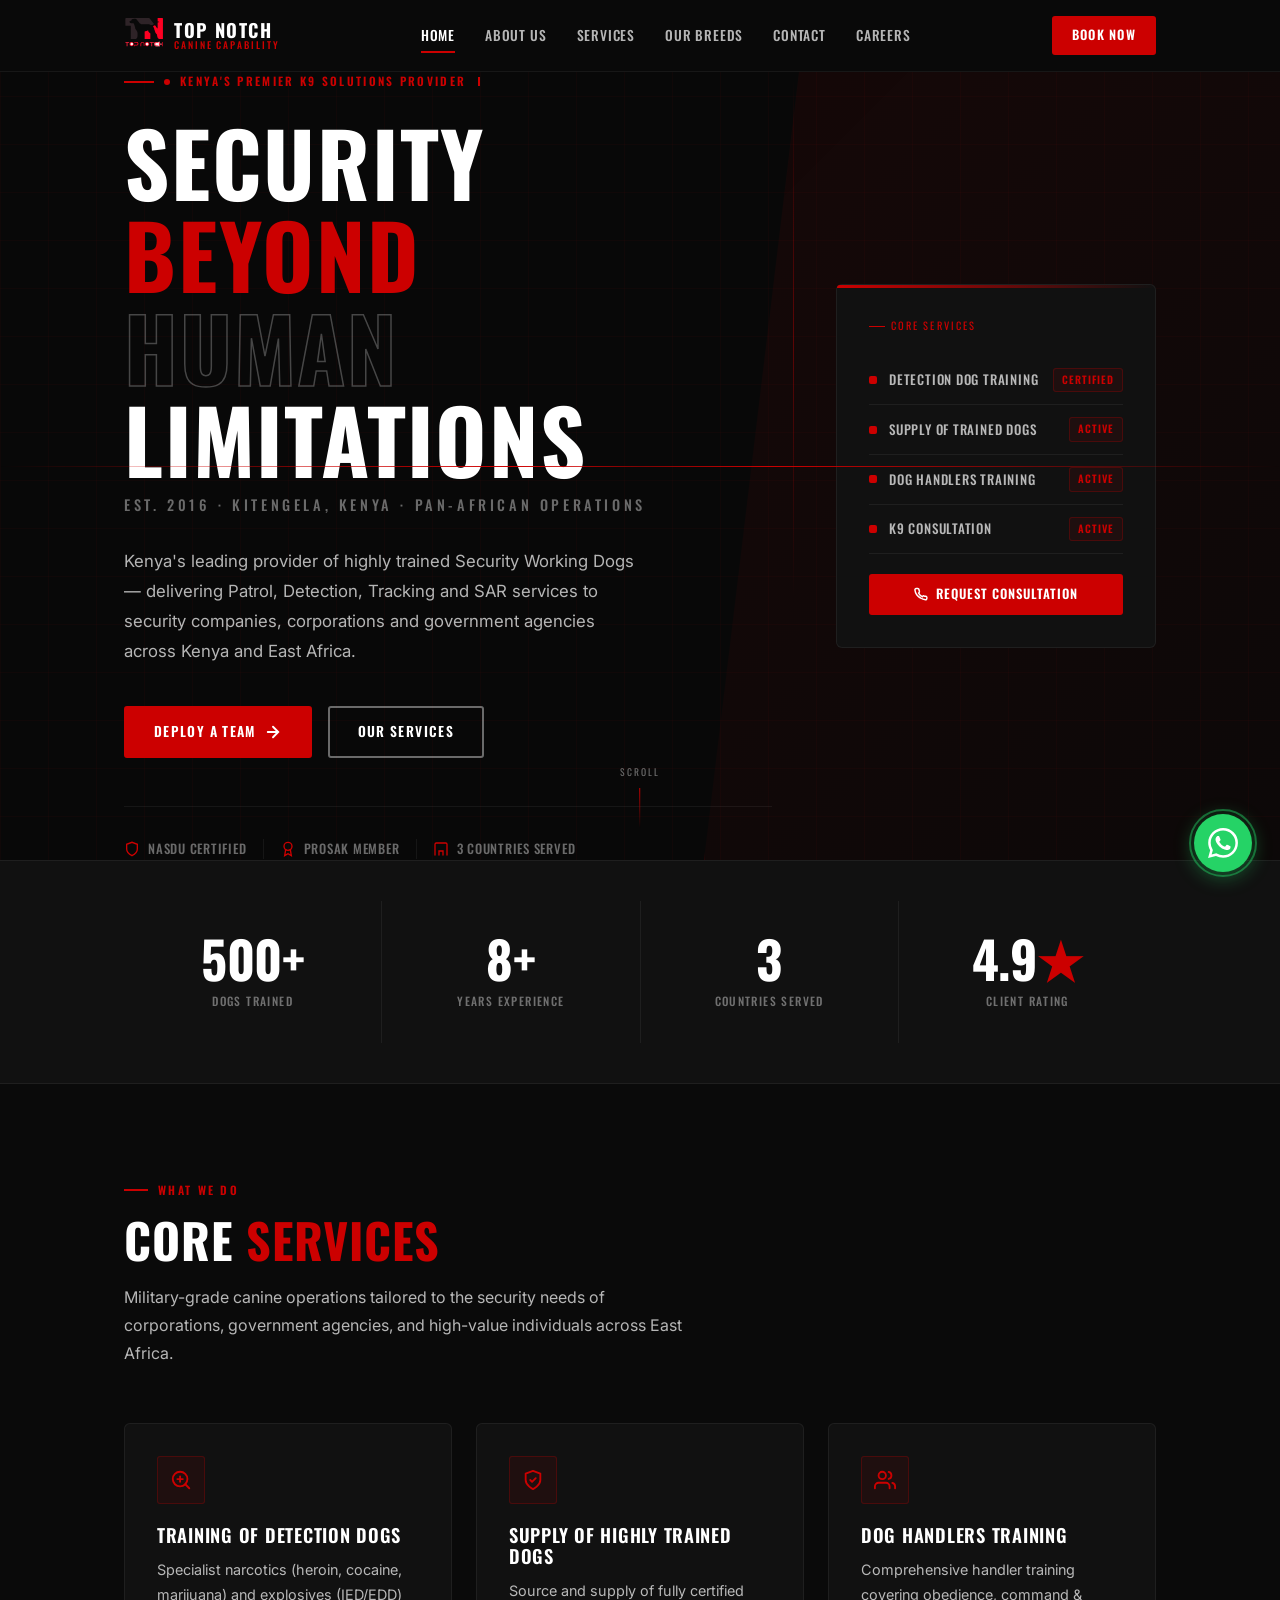
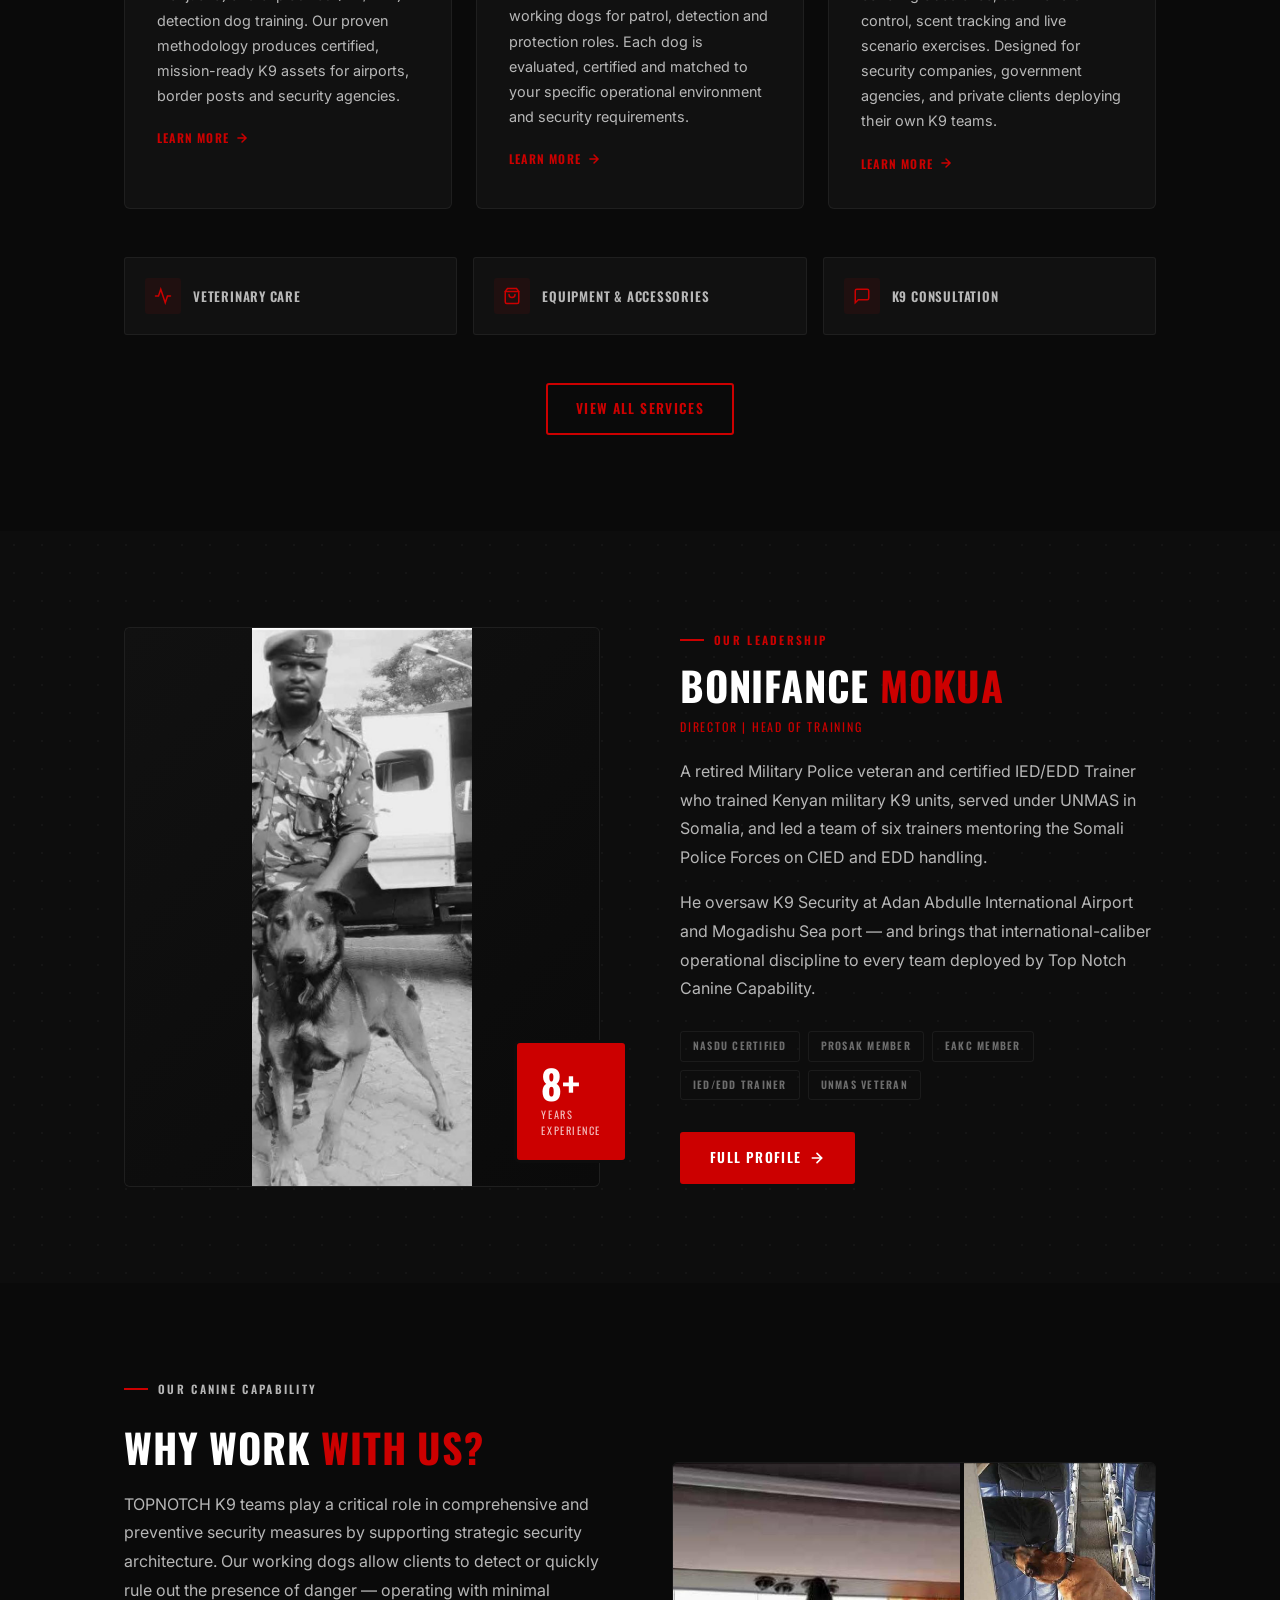
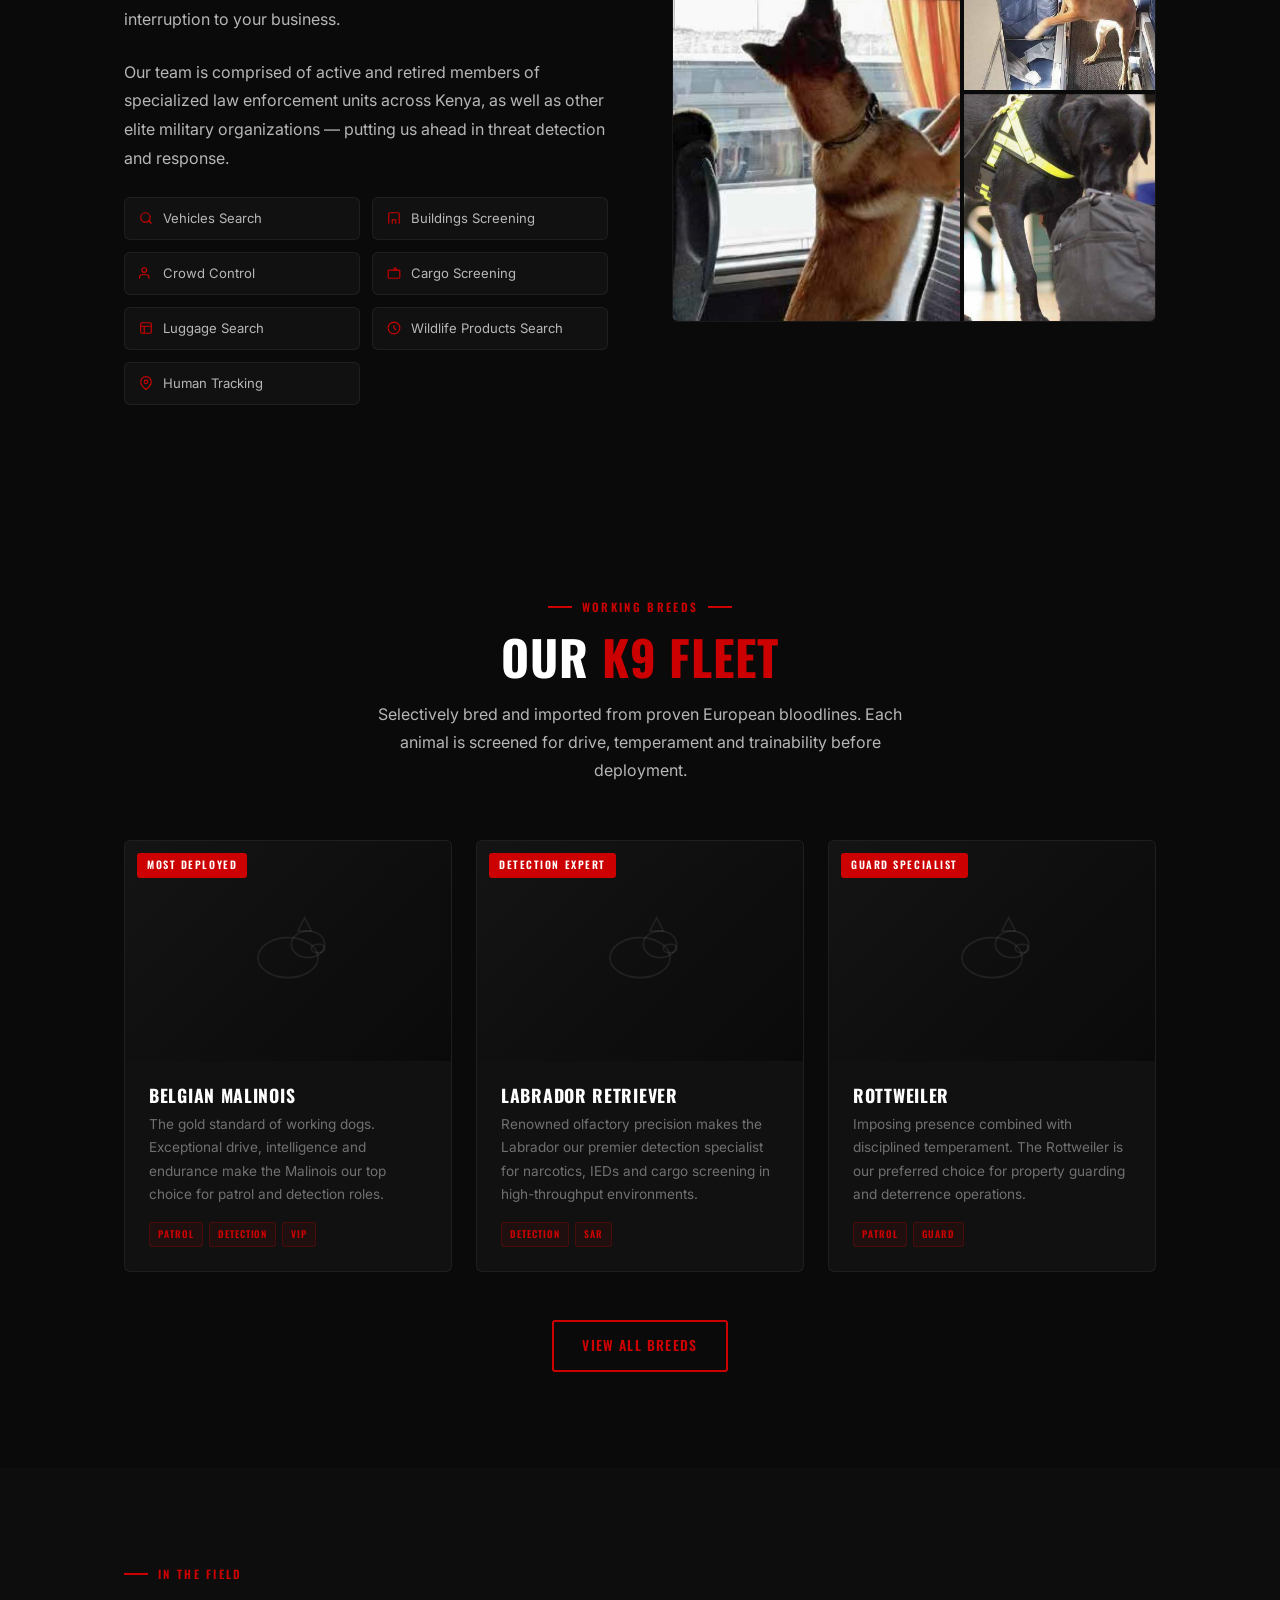
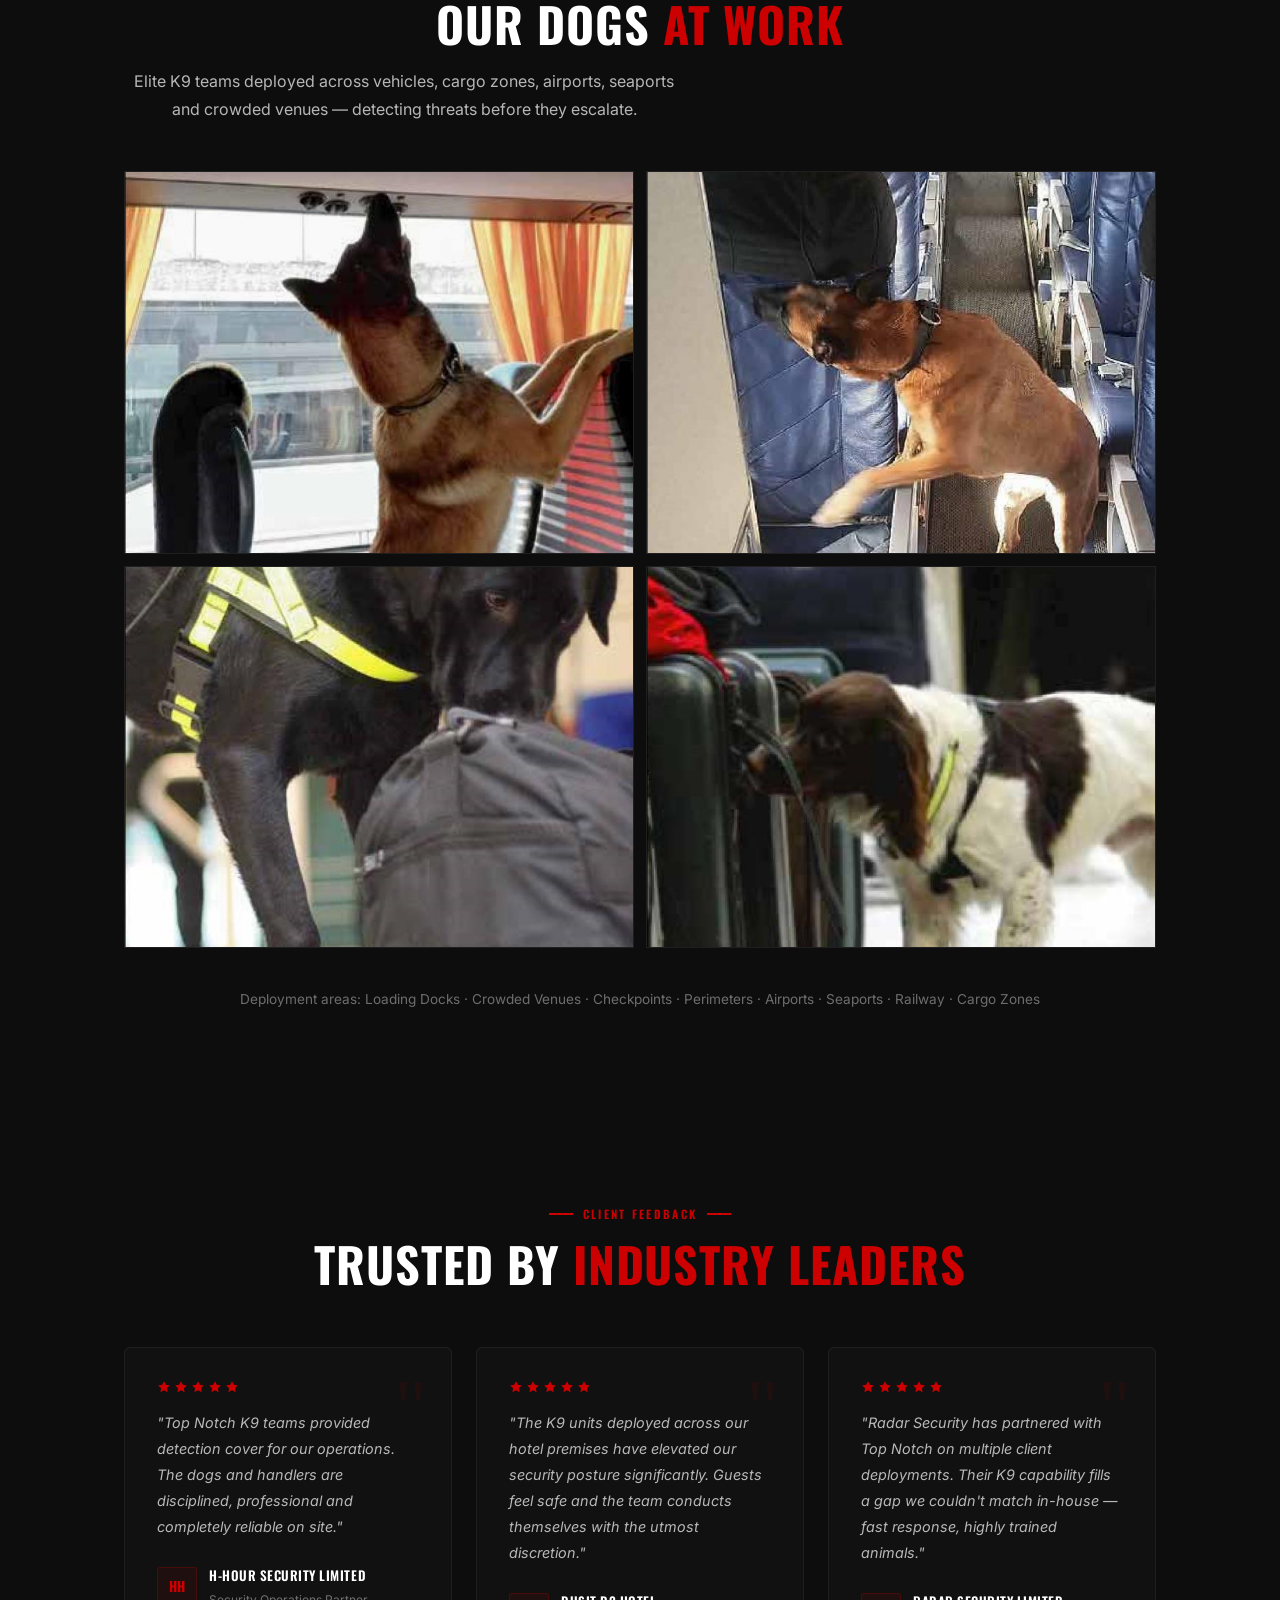
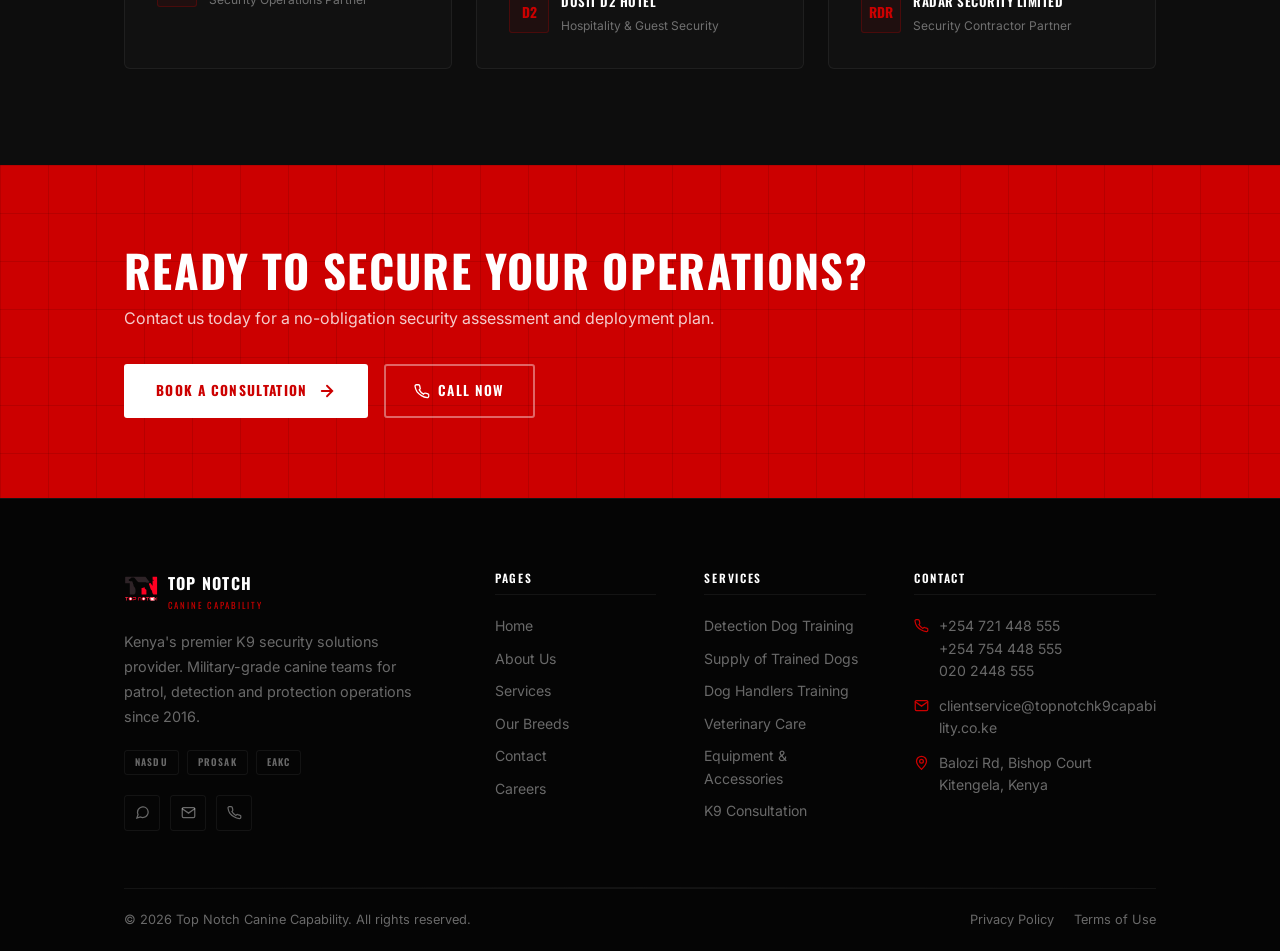
==== index.html @ e628bac2 "Fix all prioritised review issues CRITICAL: - Contact form: replace fake handler with real Web3Forms" ====
<!DOCTYPE html>
<html lang="en">
<head>
  <meta charset="UTF-8"/>
  <meta name="viewport" content="width=device-width, initial-scale=1.0"/>
  <meta name="description" content="Top Notch Canine Capability — Kenya's premier K9 security solutions provider. Elite patrol, detection, VIP protection & canine training. Security Beyond Human Limitations."/>
  <meta name="keywords" content="dog training Nairobi, K9 security Kenya, guard dogs Kenya, detection dogs Kenya, dog handler training Kenya, K9 security Nairobi, sniffer dogs Kenya, personal protection dogs Nairobi"/>
  <meta name="robots" content="index, follow"/>
  <meta name="author" content="Top Notch Canine Capability"/>
  <!-- Open Graph -->
  <meta property="og:type" content="website"/>
  <meta property="og:title" content="Top Notch Canine Capability | K9 Security Solutions Kenya"/>
  <meta property="og:description" content="Kenya's premier K9 security solutions provider. Elite patrol, detection, VIP protection & canine training. NASDU Certified. Serving Kenya and East Africa since 2016."/>
  <meta property="og:url" content="https://topnotchk9capability.co.ke/"/>
  <meta property="og:image" content="https://topnotchk9capability.co.ke/images/logo.svg"/>
  <meta property="og:site_name" content="Top Notch Canine Capability"/>
  <meta property="og:locale" content="en_KE"/>
  <link rel="canonical" href="https://topnotchk9capability.co.ke/"/>
  <!-- Twitter Card -->
  <meta name="twitter:card" content="summary_large_image"/>
  <meta name="twitter:title" content="Top Notch Canine Capability | K9 Security Solutions Kenya"/>
  <meta name="twitter:description" content="Kenya's premier K9 security solutions provider. Elite patrol, detection, VIP protection & canine training. NASDU Certified."/>
  <title>Top Notch Canine Capability | K9 Security Solutions Kenya</title>
  <!-- Schema.org Structured Data -->
  <script type="application/ld+json">
  {
    "@context": "https://schema.org",
    "@type": "LocalBusiness",
    "name": "Top Notch Canine Capability",
    "description": "Kenya's premier K9 security solutions provider. Elite patrol, detection, VIP protection and canine training.",
    "url": "https://topnotchk9capability.co.ke",
    "telephone": ["+254721448555", "+254754448555"],
    "email": "clientservice@topnotchk9capability.co.ke",
    "address": {
      "@type": "PostalAddress",
      "streetAddress": "Balozi Road, Bishop Court",
      "addressLocality": "Kitengela",
      "addressCountry": "KE"
    },
    "geo": {
      "@type": "GeoCoordinates",
      "latitude": "-1.4741",
      "longitude": "36.9612"
    },
    "openingHours": "Mo-Su 06:00-20:00",
    "priceRange": "KSh",
    "sameAs": ["https://wa.me/254721448555"],
    "foundingDate": "2016",
    "areaServed": ["Kenya", "Uganda", "Tanzania"],
    "aggregateRating": {
      "@type": "AggregateRating",
      "ratingValue": "4.9",
      "reviewCount": "47"
    }
  }
  </script>
  <link rel="stylesheet" href="css/style.css"/>
  <style>
    /* ── Page-specific: Home ─────────────────── */

    /* Hero */
    #hero {
      min-height: 88vh;
      max-height: 860px;
      padding-top: var(--nav-h);
      display: flex;
      align-items: center;
      background: var(--bg-section);
      position: relative;
      overflow: hidden;
    }
    #hero .tac-grid {
      position: absolute; inset: 0;
      pointer-events: none;
    }
    .hero-red-slash {
      position: absolute;
      top: 0; right: 0;
      width: 45%;
      height: 100%;
      clip-path: polygon(18% 0, 100% 0, 100% 100%, 0% 100%);
      background: linear-gradient(135deg, rgba(204,0,0,0.07) 0%, rgba(204,0,0,0.02) 100%);
      border-left: 1px solid rgba(204,0,0,0.12);
      pointer-events: none;
    }
    .hero-vertical-line {
      position: absolute;
      top: 80px; right: 38%;
      width: 1px; height: 60%;
      background: linear-gradient(to bottom, transparent, rgba(204,0,0,0.4), transparent);
      pointer-events: none;
    }
    .hero-content { position: relative; z-index: 2; padding: 80px 0; }
    .hero-eyebrow {
      display: flex; align-items: center; gap: 10px;
      font-family: var(--font-heading);
      font-size: 0.72rem; font-weight: 600; letter-spacing: 0.2em;
      text-transform: uppercase; color: var(--red);
      margin-bottom: 24px;
    }
    .hero-eyebrow span { display: block; width: 30px; height: 2px; background: var(--red); }
    .hero-eyebrow .dot { width: 6px; height: 6px; border-radius: 50%; background: var(--red); animation: pulse-dot 2s infinite; flex-shrink: 0; }
    @keyframes pulse-dot {
      0%, 100% { box-shadow: 0 0 0 0 rgba(204,0,0,0.6); }
      50% { box-shadow: 0 0 0 8px rgba(204,0,0,0); }
    }
    .hero-title {
      font-family: var(--font-heading);
      font-size: clamp(3rem, 7vw, 5.5rem);
      font-weight: 700;
      line-height: 1.05;
      letter-spacing: 0.02em;
      text-transform: uppercase;
      color: var(--white);
      margin-bottom: 8px;
    }
    .hero-title .red { color: var(--red); }
    .hero-title .outline {
      -webkit-text-stroke: 1.5px rgba(255,255,255,0.25);
      color: transparent;
    }
    .hero-tagline {
      font-family: var(--font-heading);
      font-size: clamp(0.75rem, 1.5vw, 0.9rem);
      font-weight: 500;
      letter-spacing: 0.25em;
      text-transform: uppercase;
      color: var(--white-40);
      margin-bottom: 28px;
    }
    .hero-desc {
      max-width: 520px;
      font-size: 1.05rem;
      color: var(--white-70);
      line-height: 1.8;
      margin-bottom: 40px;
    }
    .hero-actions { display: flex; align-items: center; gap: 16px; flex-wrap: wrap; }
    .hero-trust {
      display: flex; align-items: center; gap: 16px;
      margin-top: 48px;
      padding-top: 32px;
      border-top: 1px solid var(--white-10);
      flex-wrap: wrap;
    }
    .hero-trust-item {
      display: flex; align-items: center; gap: 8px;
      font-size: 0.8rem; font-weight: 500; color: var(--white-40);
      font-family: var(--font-heading); letter-spacing: 0.06em; text-transform: uppercase;
    }
    .hero-trust-item svg { width: 16px; height: 16px; stroke: var(--red); flex-shrink: 0; }
    .hero-trust-sep { width: 1px; height: 20px; background: var(--white-10); }

    /* Cert badges (hero right panel) */
    .hero-right { position: relative; z-index: 2; display: flex; align-items: center; justify-content: flex-end; }
    .hero-panel {
      background: var(--bg-card);
      border: 1px solid var(--white-10);
      border-radius: var(--radius-md);
      padding: 32px;
      width: 320px;
      position: relative;
    }
    .hero-panel::before {
      content: '';
      position: absolute;
      top: 0; left: 0;
      width: 100%; height: 3px;
      background: linear-gradient(90deg, var(--red), transparent);
      border-radius: var(--radius-md) var(--radius-md) 0 0;
    }
    .hero-panel-label {
      font-family: var(--font-heading);
      font-size: 0.65rem; letter-spacing: 0.2em; text-transform: uppercase;
      color: var(--red); margin-bottom: 20px;
      display: flex; align-items: center; gap: 6px;
    }
    .hero-panel-label::before { content: ''; width: 16px; height: 1px; background: var(--red); display: block; }
    .hero-service-item {
      display: flex; align-items: center; gap: 12px;
      padding: 12px 0;
      border-bottom: 1px solid var(--white-10);
    }
    .hero-service-item:last-child { border-bottom: none; padding-bottom: 0; }
    .hero-service-dot { width: 8px; height: 8px; background: var(--red); border-radius: 2px; flex-shrink: 0; }
    .hero-service-name {
      font-family: var(--font-heading);
      font-size: 0.82rem; font-weight: 500; letter-spacing: 0.06em;
      text-transform: uppercase; color: var(--white-70);
    }
    .hero-service-badge {
      margin-left: auto;
      font-size: 0.65rem; font-weight: 600; letter-spacing: 0.1em;
      padding: 3px 8px;
      border-radius: var(--radius);
      background: var(--red-subtle); border: 1px solid var(--red-border);
      color: var(--red); font-family: var(--font-heading); text-transform: uppercase;
    }
    .hero-cta-mini {
      margin-top: 20px;
      display: flex; align-items: center; gap: 8px;
      font-family: var(--font-heading);
      font-size: 0.8rem; font-weight: 600; letter-spacing: 0.08em; text-transform: uppercase;
      color: var(--white);
      background: var(--red);
      border-radius: var(--radius);
      padding: 10px 16px;
      width: 100%; justify-content: center;
      transition: background var(--transition), box-shadow var(--transition);
      cursor: pointer; text-decoration: none;
    }
    .hero-cta-mini:hover { background: var(--red-hover); box-shadow: 0 0 20px var(--red-glow); }

    /* Scroll indicator */
    .scroll-indicator {
      position: absolute;
      bottom: 32px; left: 50%;
      transform: translateX(-50%);
      display: flex; flex-direction: column; align-items: center; gap: 8px;
      z-index: 2;
    }
    .scroll-indicator span {
      font-family: var(--font-heading);
      font-size: 0.6rem; letter-spacing: 0.2em; text-transform: uppercase;
      color: var(--white-40);
    }
    .scroll-line {
      width: 1px; height: 40px;
      background: linear-gradient(to bottom, var(--red), transparent);
      animation: scroll-anim 1.8s ease-in-out infinite;
    }
    @keyframes scroll-anim {
      0% { transform: scaleY(0); transform-origin: top; }
      50% { transform: scaleY(1); transform-origin: top; }
      51% { transform: scaleY(1); transform-origin: bottom; }
      100% { transform: scaleY(0); transform-origin: bottom; }
    }

    /* Services section */
    #services { padding: 96px 0; background: var(--bg); }
    .services-grid { display: grid; grid-template-columns: repeat(3, 1fr); gap: 24px; margin-bottom: 48px; }
    .services-secondary {
      display: grid; grid-template-columns: repeat(3, 1fr); gap: 16px;
    }
    .service-mini {
      background: var(--bg-card);
      border: 1px solid var(--white-10);
      border-radius: var(--radius);
      padding: 20px;
      display: flex; align-items: center; gap: 12px;
      transition: border-color var(--transition), background var(--transition);
      cursor: default;
    }
    .service-mini:hover { border-color: var(--red-border); background: var(--bg-card-hover); }
    .service-mini-icon { width: 36px; height: 36px; background: var(--red-subtle); border-radius: var(--radius); display: flex; align-items: center; justify-content: center; flex-shrink: 0; }
    .service-mini-icon svg { width: 18px; height: 18px; stroke: var(--red); }
    .service-mini-name { font-family: var(--font-heading); font-size: 0.82rem; font-weight: 600; letter-spacing: 0.06em; text-transform: uppercase; color: var(--white-70); }

    /* About section */
    #about-preview { padding: 96px 0; background: var(--bg-alt); position: relative; overflow: hidden; }
    #about-preview::before {
      content: '';
      position: absolute; inset: 0;
      background-image: radial-gradient(circle, rgba(255,255,255,0.03) 1px, transparent 1px);
      background-size: 28px 28px;
      pointer-events: none;
    }
    .about-grid { display: grid; grid-template-columns: 1fr 1fr; gap: 80px; align-items: center; position: relative; z-index: 1; }
    .about-img-wrap {
      position: relative;
    }
    .about-img-box {
      height: 560px;
      background: var(--bg-card);
      border: 1px solid var(--white-10);
      border-radius: var(--radius-md);
      overflow: hidden;
      position: relative;
    }
    .about-img-box img { width: 100%; height: 100%; object-fit: contain; object-position: top center; }
    .about-img-placeholder {
      width: 100%; height: 100%;
      display: flex; flex-direction: column; align-items: center; justify-content: center;
      gap: 16px; color: var(--white-40);
      background: linear-gradient(135deg, #111, #0a0a0a);
    }
    .about-img-placeholder svg { width: 48px; height: 48px; stroke: var(--white-10); }
    .about-img-placeholder span { font-family: var(--font-heading); font-size: 0.7rem; letter-spacing: 0.12em; text-transform: uppercase; }
    .about-img-wrap { overflow: visible; }
    .about-badge-card {
      position: absolute; bottom: 24px; right: -28px; z-index: 4;
      background: var(--red);
      border-radius: var(--radius-md);
      padding: 20px 24px;
      border: 3px solid var(--bg-alt);
    }
    .about-badge-card .num { font-family: var(--font-heading); font-size: 2.5rem; font-weight: 700; color: var(--white); line-height: 1; }
    .about-badge-card .lbl { font-family: var(--font-heading); font-size: 0.65rem; letter-spacing: 0.15em; text-transform: uppercase; color: rgba(255,255,255,0.75); margin-top: 4px; }
    .about-certs { display: flex; flex-wrap: wrap; gap: 8px; margin-top: 28px; }
    .cert-chip {
      font-family: var(--font-heading);
      font-size: 0.65rem; font-weight: 600; letter-spacing: 0.12em; text-transform: uppercase;
      padding: 6px 12px;
      border: 1px solid var(--white-10);
      border-radius: var(--radius);
      color: var(--white-40);
      transition: border-color var(--transition), color var(--transition);
    }
    .cert-chip:hover { border-color: var(--red); color: var(--red); }

    /* Breeds section */
    #breeds-preview { padding: 96px 0; background: var(--bg); }
    .breeds-grid { display: grid; grid-template-columns: repeat(3, 1fr); gap: 24px; }
    .breed-card {
      background: var(--bg-card);
      border: 1px solid var(--white-10);
      border-radius: var(--radius-md);
      overflow: hidden;
      transition: border-color var(--transition), transform var(--transition-slow);
      cursor: default;
    }
    .breed-card:hover { border-color: var(--red-border); transform: translateY(-6px); }
    .breed-img {
      height: 220px;
      background: linear-gradient(135deg, #141414, #0a0a0a);
      display: flex; align-items: center; justify-content: center;
      position: relative; overflow: hidden;
    }
    .breed-img svg { width: 80px; height: 80px; stroke: rgba(255,255,255,0.08); }
    .breed-img-label {
      position: absolute; top: 12px; left: 12px;
      font-family: var(--font-heading); font-size: 0.65rem; font-weight: 600;
      letter-spacing: 0.15em; text-transform: uppercase;
      background: var(--red); color: var(--white);
      padding: 4px 10px; border-radius: var(--radius);
    }
    .breed-body { padding: 24px; }
    .breed-name {
      font-family: var(--font-heading); font-size: 1.1rem; font-weight: 700;
      letter-spacing: 0.04em; text-transform: uppercase; color: var(--white);
      margin-bottom: 8px;
    }
    .breed-desc { font-size: 0.85rem; color: var(--white-40); line-height: 1.7; margin-bottom: 16px; }
    .breed-tags { display: flex; flex-wrap: wrap; gap: 6px; }
    .breed-tag {
      font-family: var(--font-heading); font-size: 0.6rem; font-weight: 600;
      letter-spacing: 0.1em; text-transform: uppercase;
      padding: 4px 8px;
      border: 1px solid var(--red-border);
      border-radius: var(--radius);
      color: var(--red);
      background: var(--red-subtle);
    }

    /* Testimonials */
    #testimonials { padding: 96px 0; background: var(--bg-alt); }
    .testi-grid { display: grid; grid-template-columns: repeat(3, 1fr); gap: 24px; }
    .testi-card {
      background: var(--bg-card);
      border: 1px solid var(--white-10);
      border-radius: var(--radius-md);
      padding: 32px;
      position: relative;
      transition: border-color var(--transition), transform var(--transition-slow);
      cursor: default;
    }
    .testi-card:hover { border-color: var(--red-border); transform: translateY(-4px); }
    .testi-card::before {
      content: '"';
      position: absolute; top: 20px; right: 24px;
      font-family: Georgia, serif; font-size: 5rem; line-height: 1;
      color: var(--red-subtle); pointer-events: none;
    }
    .testi-stars { display: flex; gap: 3px; margin-bottom: 16px; }
    .testi-stars svg { width: 14px; height: 14px; fill: var(--red); stroke: none; }
    .testi-text { font-size: 0.9rem; color: var(--white-70); line-height: 1.8; margin-bottom: 24px; font-style: italic; }
    .testi-author { display: flex; align-items: center; gap: 12px; }
    .testi-avatar {
      width: 40px; height: 40px; border-radius: var(--radius);
      background: var(--red-subtle); border: 1px solid var(--red-border);
      display: flex; align-items: center; justify-content: center;
      font-family: var(--font-heading); font-size: 0.85rem; font-weight: 700;
      color: var(--red); flex-shrink: 0;
    }
    .testi-name { font-family: var(--font-heading); font-size: 0.82rem; font-weight: 600; letter-spacing: 0.04em; text-transform: uppercase; color: var(--white); }
    .testi-role { font-size: 0.75rem; color: var(--white-40); margin-top: 2px; }

    /* CTA Banner */
    #cta-banner {
      padding: 80px 0;
      background: var(--red);
      position: relative; overflow: hidden;
    }
    #cta-banner::before {
      content: '';
      position: absolute; inset: 0;
      background-image:
        linear-gradient(rgba(0,0,0,0.1) 1px, transparent 1px),
        linear-gradient(90deg, rgba(0,0,0,0.1) 1px, transparent 1px);
      background-size: 48px 48px;
      pointer-events: none;
    }
    .cta-inner { position: relative; z-index: 1; display: flex; align-items: center; justify-content: space-between; flex-wrap: wrap; gap: 32px; }
    .cta-text h2 {
      font-family: var(--font-heading); font-size: clamp(1.8rem, 4vw, 2.8rem);
      font-weight: 700; text-transform: uppercase; letter-spacing: 0.03em;
      color: var(--white); margin-bottom: 8px;
    }
    .cta-text p { color: rgba(255,255,255,0.8); font-size: 1rem; }
    .cta-btn {
      display: inline-flex; align-items: center; gap: 10px;
      background: var(--white); color: var(--red);
      font-family: var(--font-heading); font-size: 0.85rem; font-weight: 700;
      letter-spacing: 0.1em; text-transform: uppercase;
      padding: 16px 32px; border-radius: var(--radius);
      transition: transform var(--transition), box-shadow var(--transition);
      white-space: nowrap; text-decoration: none;
    }
    .cta-btn:hover { transform: translateY(-3px); box-shadow: 0 12px 32px rgba(0,0,0,0.3); }
    .cta-btn svg { width: 18px; height: 18px; }

    /* ── Hero entrance keyframes ────────────── */
    @keyframes heroFadeUp {
      from { opacity: 0; transform: translateY(28px); }
      to   { opacity: 1; transform: translateY(0); }
    }
    @keyframes heroFadeIn {
      from { opacity: 0; }
      to   { opacity: 1; }
    }
    @keyframes scanDown {
      0%   { top: -2px; opacity: 0; }
      5%   { opacity: 1; }
      95%  { opacity: 1; }
      100% { top: 100%; opacity: 0; }
    }
    @keyframes btnPulse {
      0%, 100% { box-shadow: 0 0 12px var(--red-glow); }
      50%       { box-shadow: 0 0 32px rgba(204,0,0,0.55), 0 0 64px rgba(204,0,0,0.15); }
    }
    @keyframes redGlow {
      0%, 100% { text-shadow: 0 0 0 transparent; }
      50%       { text-shadow: 0 0 40px rgba(204,0,0,0.6); }
    }

    /* Hero element staggered entrances */
    .hero-eyebrow  { animation: heroFadeIn  0.6s ease            0.1s  both; }
    .hero-title    { animation: heroFadeUp  0.85s var(--ease)    0.25s both; }
    .hero-tagline  { animation: heroFadeUp  0.7s var(--ease)     0.5s  both; }
    .hero-desc     { animation: heroFadeUp  0.7s var(--ease)     0.65s both; }
    .hero-actions  { animation: heroFadeUp  0.7s var(--ease)     0.8s  both; }
    .hero-trust    { animation: heroFadeUp  0.7s var(--ease)     1.0s  both; }
    .hero-right    { animation: heroFadeUp  0.8s var(--ease)     0.4s  both; }

    /* Red animated "BEYOND" glow */
    .hero-title .red { animation: redGlow 3s ease-in-out 1.5s infinite; }

    /* Tactical scan line */
    .hero-scan-line {
      position: absolute;
      left: 0; right: 0;
      height: 1px;
      background: linear-gradient(90deg, transparent 0%, var(--red) 40%, rgba(204,0,0,0.6) 50%, var(--red) 60%, transparent 100%);
      animation: scanDown 5s cubic-bezier(0.4,0,0.6,1) 1.2s infinite;
      z-index: 3;
      pointer-events: none;
    }

    /* Primary button ambient glow pulse */
    .btn-primary { animation: btnPulse 3.5s ease-in-out 1.5s infinite; }
    .btn-primary:hover { animation: none; }

    /* Hero grid layout */
    .hero-grid {
      display: grid;
      grid-template-columns: 1fr auto;
      gap: 64px;
      align-items: center;
      width: 100%;
    }

    /* ── Responsive ─────────────────────────── */
    @media (max-width: 1024px) {
      .hero-grid { grid-template-columns: 1fr; gap: 0; }
      .hero-right { display: none; }
      .services-grid { grid-template-columns: 1fr 1fr; }
      .services-secondary { grid-template-columns: 1fr 1fr; }
      .about-grid { grid-template-columns: 1fr; gap: 56px; }
      .about-img-wrap { max-width: 380px; }
      .breeds-grid { grid-template-columns: 1fr 1fr; }
      .testi-grid { grid-template-columns: 1fr 1fr; }
      #services { padding: 64px 0; }
      #about-preview { padding: 64px 0; }
      #breeds-preview { padding: 64px 0; }
      #testimonials { padding: 64px 0; }
      #cta-banner { padding: 56px 0; }
    }

    @media (max-width: 768px) {
      .hero-content { padding: 48px 0 56px; }
      .hero-title { font-size: clamp(2.5rem, 9vw, 4rem); }
      .hero-trust { gap: 12px; }
      .hero-trust-sep { display: none; }
      .cta-inner { flex-direction: column; align-items: flex-start; gap: 24px; }
      .about-badge-card { bottom: -16px; right: -8px; padding: 14px 18px; }
      .about-badge-card .num { font-size: 2rem; }
    }

    @media (max-width: 640px) {
      .hero-content { padding: 40px 0 48px; }
      .services-grid { grid-template-columns: 1fr; }
      .services-secondary { grid-template-columns: 1fr; }
      .breeds-grid { grid-template-columns: 1fr; }
      .testi-grid { grid-template-columns: 1fr; }
      .hero-actions { flex-direction: column; align-items: stretch; }
      .hero-actions .btn { justify-content: center; }
      .hero-trust { flex-direction: column; align-items: flex-start; gap: 10px; }
      .about-img-wrap { max-width: 100%; }
      .about-badge-card { bottom: 12px; right: 12px; position: relative; margin-top: 12px; display: inline-block; }
      #services { padding: 56px 0; }
      #about-preview { padding: 56px 0; }
      #breeds-preview { padding: 56px 0; }
      #testimonials { padding: 56px 0; }
    }

    @media (max-width: 480px) {
      .hero-content { padding: 32px 0 40px; }
      .hero-title { font-size: clamp(2.2rem, 10vw, 3rem); }
      .hero-desc { font-size: 0.92rem; }
      .hero-eyebrow { font-size: 0.65rem; }
      .testi-card { padding: 20px; }
      .testi-card::before { font-size: 3.5rem; top: 14px; right: 16px; }
      .breed-img { height: 180px; }
      #cta-banner { padding: 40px 0; }
      .cta-text h2 { font-size: 1.5rem; }
    }

    @media (max-width: 375px) {
      .hero-title { font-size: 2rem; }
      .hero-tagline { font-size: 0.65rem; letter-spacing: 0.12em; }
      .about-badge-card { padding: 12px 14px; }
      .about-badge-card .num { font-size: 1.6rem; }
    }
  </style>
</head>
<body>

<!-- ═══ NAVBAR ═══════════════════════════════ -->
<nav id="navbar" aria-label="Main navigation">
  <div class="nav-inner">
    <a href="index.html" class="nav-logo" aria-label="Top Notch Canine Capability — Home">
      <img src="images/logo.svg" alt="" aria-hidden="true">
      <div class="logo-text">
        <span class="top">TOP NOTCH</span>
        <span class="sub">Canine Capability</span>
      </div>
    </a>

    <ul class="nav-links" role="list">
      <li><a href="index.html">Home</a></li>
      <li><a href="about.html">About Us</a></li>
      <li><a href="services.html">Services</a></li>
      <li><a href="breeds.html">Our Breeds</a></li>
      <li><a href="contact.html">Contact</a></li>
      <li><a href="contact.html#careers">Careers</a></li>
    </ul>

    <a href="contact.html" class="nav-cta">Book Now</a>

    <button id="hamburger" class="nav-hamburger" aria-label="Toggle navigation" aria-expanded="false" aria-controls="mobile-menu">
      <span></span><span></span><span></span>
    </button>
  </div>
</nav>

<nav id="mobile-menu" class="nav-mobile" aria-label="Mobile navigation">
  <a href="index.html">Home</a>
  <a href="about.html">About Us</a>
  <a href="services.html">Services</a>
  <a href="breeds.html">Our Breeds</a>
  <a href="contact.html">Contact</a>
  <a href="contact.html#careers">Careers</a>
  <a href="contact.html" class="nav-cta">Book Now</a>
</nav>


<!-- ═══ HERO ══════════════════════════════════ -->
<section id="hero" aria-label="Hero">
  <div class="tac-grid"></div>
  <div class="hero-red-slash" aria-hidden="true"></div>
  <div class="hero-vertical-line" aria-hidden="true"></div>
  <div class="hero-scan-line" aria-hidden="true"></div>

  <div class="container hero-grid">
    <div class="hero-content">
      <div class="hero-eyebrow">
        <span></span>
        <span class="dot" aria-hidden="true"></span>
        Kenya's Premier K9 Solutions Provider
      </div>

      <h1 class="hero-title">
        Security<br>
        <span class="red">Beyond</span><br>
        <span class="outline">Human</span><br>
        Limitations
      </h1>

      <p class="hero-tagline">Est. 2016 · Kitengela, Kenya · Pan-African Operations</p>

      <p class="hero-desc">
        Kenya's leading provider of highly trained Security Working Dogs — delivering Patrol, Detection, Tracking and SAR services to security companies, corporations and government agencies across Kenya and East Africa.
      </p>

      <div class="hero-actions">
        <a href="contact.html" class="btn btn-primary">
          Deploy a Team
          <svg width="18" height="18" viewBox="0 0 24 24" fill="none" stroke="currentColor" stroke-width="2.5" stroke-linecap="round" aria-hidden="true"><path d="M5 12h14M12 5l7 7-7 7"/></svg>
        </a>
        <a href="services.html" class="btn btn-outline">Our Services</a>
      </div>

      <div class="hero-trust">
        <div class="hero-trust-item">
          <svg viewBox="0 0 24 24" fill="none" stroke="currentColor" stroke-width="2" stroke-linecap="round" aria-hidden="true"><path d="M12 22s8-4 8-10V5l-8-3-8 3v7c0 6 8 10 8 10z"/></svg>
          NASDU Certified
        </div>
        <div class="hero-trust-sep" aria-hidden="true"></div>
        <div class="hero-trust-item">
          <svg viewBox="0 0 24 24" fill="none" stroke="currentColor" stroke-width="2" stroke-linecap="round" aria-hidden="true"><circle cx="12" cy="8" r="6"/><path d="M15.477 12.89L17 22l-5-3-5 3 1.523-9.11"/></svg>
          PROSAK Member
        </div>
        <div class="hero-trust-sep" aria-hidden="true"></div>
        <div class="hero-trust-item">
          <svg viewBox="0 0 24 24" fill="none" stroke="currentColor" stroke-width="2" stroke-linecap="round" aria-hidden="true"><path d="M3 21V5a2 2 0 0 1 2-2h14a2 2 0 0 1 2 2v16"/><path d="M9 21v-6h6v6"/></svg>
          3 Countries Served
        </div>
      </div>
    </div>

    <!-- Right panel -->
    <div class="hero-right">
      <div class="hero-panel">
        <p class="hero-panel-label">Core Services</p>
        <div class="hero-service-item">
          <div class="hero-service-dot" aria-hidden="true"></div>
          <span class="hero-service-name">Detection Dog Training</span>
          <span class="hero-service-badge">Certified</span>
        </div>
        <div class="hero-service-item">
          <div class="hero-service-dot" aria-hidden="true"></div>
          <span class="hero-service-name">Supply of Trained Dogs</span>
          <span class="hero-service-badge">Active</span>
        </div>
        <div class="hero-service-item">
          <div class="hero-service-dot" aria-hidden="true"></div>
          <span class="hero-service-name">Dog Handlers Training</span>
          <span class="hero-service-badge">Active</span>
        </div>
        <div class="hero-service-item">
          <div class="hero-service-dot" aria-hidden="true"></div>
          <span class="hero-service-name">K9 Consultation</span>
          <span class="hero-service-badge">Active</span>
        </div>
        <a href="contact.html" class="hero-cta-mini">
          <svg width="14" height="14" viewBox="0 0 24 24" fill="none" stroke="currentColor" stroke-width="2.5" stroke-linecap="round" aria-hidden="true"><path d="M22 16.92v3a2 2 0 0 1-2.18 2 19.79 19.79 0 0 1-8.63-3.07A19.5 19.5 0 0 1 4.69 13.4 19.79 19.79 0 0 1 1.58 4.84a2 2 0 0 1 1.99-2.18h3a2 2 0 0 1 2 1.72c.13.96.36 1.9.68 2.82a2 2 0 0 1-.45 2.11L7.91 10.4a16 16 0 0 0 6.29 6.29l.91-.91a2 2 0 0 1 2.11-.45c.92.32 1.86.55 2.82.68a2 2 0 0 1 1.72 2z"/></svg>
          Request Consultation
        </a>
      </div>
    </div>
  </div>

  <div class="scroll-indicator" aria-hidden="true">
    <span>Scroll</span>
    <div class="scroll-line"></div>
  </div>
</section>


<!-- ═══ STATS BAR ═════════════════════════════ -->
<div class="stats-bar" aria-label="Company statistics">
  <div class="container">
    <div class="stats-grid" role="list">
      <div class="stat-item" role="listitem">
        <div class="stat-number"><span data-count="500" data-suffix="+">500+</span></div>
        <div class="stat-label">Dogs Trained</div>
      </div>
      <div class="stat-item" role="listitem">
        <div class="stat-number"><span data-count="8" data-suffix="+">8+</span></div>
        <div class="stat-label">Years Experience</div>
      </div>
      <div class="stat-item" role="listitem">
        <div class="stat-number"><span data-count="3">3</span></div>
        <div class="stat-label">Countries Served</div>
      </div>
      <div class="stat-item" role="listitem">
        <div class="stat-number">4.9<span class="suffix">★</span></div>
        <div class="stat-label">Client Rating</div>
      </div>
    </div>
  </div>
</div>


<!-- ═══ SERVICES ══════════════════════════════ -->
<section id="services" aria-label="Services">
  <div class="container">
    <div class="section-header reveal">
      <p class="section-label">What We Do</p>
      <h2 class="section-title">Core <span>Services</span></h2>
      <p class="section-desc">Military-grade canine operations tailored to the security needs of corporations, government agencies, and high-value individuals across East Africa.</p>
    </div>

    <div class="services-grid">
      <!-- Detection Dog Training -->
      <article class="card reveal delay-1" aria-labelledby="svc-training">
        <div class="card-icon" aria-hidden="true">
          <svg viewBox="0 0 24 24" fill="none" stroke-width="2" stroke-linecap="round" stroke-linejoin="round"><circle cx="11" cy="11" r="8"/><line x1="21" y1="21" x2="16.65" y2="16.65"/><path d="M11 8v6M8 11h6"/></svg>
        </div>
        <h3 class="card-title" id="svc-training">Training of Detection Dogs</h3>
        <p class="card-text">Specialist narcotics (heroin, cocaine, marijuana) and explosives (IED/EDD) detection dog training. Our proven methodology produces certified, mission-ready K9 assets for airports, border posts and security agencies.</p>
        <a href="services.html" class="card-link">
          Learn more
          <svg viewBox="0 0 24 24" fill="none" stroke="currentColor" stroke-width="2.5" stroke-linecap="round" aria-hidden="true"><path d="M5 12h14M12 5l7 7-7 7"/></svg>
        </a>
      </article>

      <!-- Supply of Trained Dogs -->
      <article class="card reveal delay-2" aria-labelledby="svc-supply">
        <div class="card-icon" aria-hidden="true">
          <svg viewBox="0 0 24 24" fill="none" stroke-width="2" stroke-linecap="round" stroke-linejoin="round"><path d="M12 22s8-4 8-10V5l-8-3-8 3v7c0 6 8 10 8 10z"/><polyline points="9 12 11 14 15 10"/></svg>
        </div>
        <h3 class="card-title" id="svc-supply">Supply of Highly Trained Dogs</h3>
        <p class="card-text">Source and supply of fully certified working dogs for patrol, detection and protection roles. Each dog is evaluated, certified and matched to your specific operational environment and security requirements.</p>
        <a href="services.html" class="card-link">
          Learn more
          <svg viewBox="0 0 24 24" fill="none" stroke="currentColor" stroke-width="2.5" stroke-linecap="round" aria-hidden="true"><path d="M5 12h14M12 5l7 7-7 7"/></svg>
        </a>
      </article>

      <!-- Dog Handlers Training -->
      <article class="card reveal delay-3" aria-labelledby="svc-handlers">
        <div class="card-icon" aria-hidden="true">
          <svg viewBox="0 0 24 24" fill="none" stroke-width="2" stroke-linecap="round" stroke-linejoin="round"><path d="M17 21v-2a4 4 0 0 0-4-4H5a4 4 0 0 0-4 4v2"/><circle cx="9" cy="7" r="4"/><path d="M23 21v-2a4 4 0 0 0-3-3.87"/><path d="M16 3.13a4 4 0 0 1 0 7.75"/></svg>
        </div>
        <h3 class="card-title" id="svc-handlers">Dog Handlers Training</h3>
        <p class="card-text">Comprehensive handler training covering obedience, command & control, scent tracking and live scenario exercises. Designed for security companies, government agencies, and private clients deploying their own K9 teams.</p>
        <a href="services.html" class="card-link">
          Learn more
          <svg viewBox="0 0 24 24" fill="none" stroke="currentColor" stroke-width="2.5" stroke-linecap="round" aria-hidden="true"><path d="M5 12h14M12 5l7 7-7 7"/></svg>
        </a>
      </article>
    </div>

    <!-- Secondary services -->
    <div class="services-secondary reveal">
      <div class="service-mini">
        <div class="service-mini-icon" aria-hidden="true"><svg viewBox="0 0 24 24" fill="none" stroke-width="2" stroke-linecap="round"><path d="M22 12h-4l-3 9L9 3l-3 9H2"/></svg></div>
        <span class="service-mini-name">Veterinary Care</span>
      </div>
      <div class="service-mini">
        <div class="service-mini-icon" aria-hidden="true"><svg viewBox="0 0 24 24" fill="none" stroke-width="2" stroke-linecap="round"><path d="M6 2L3 6v14a2 2 0 0 0 2 2h14a2 2 0 0 0 2-2V6l-3-4z"/><line x1="3" y1="6" x2="21" y2="6"/><path d="M16 10a4 4 0 0 1-8 0"/></svg></div>
        <span class="service-mini-name">Equipment &amp; Accessories</span>
      </div>
      <div class="service-mini">
        <div class="service-mini-icon" aria-hidden="true"><svg viewBox="0 0 24 24" fill="none" stroke-width="2" stroke-linecap="round"><path d="M21 15a2 2 0 0 1-2 2H7l-4 4V5a2 2 0 0 1 2-2h14a2 2 0 0 1 2 2z"/></svg></div>
        <span class="service-mini-name">K9 Consultation</span>
      </div>
    </div>

    <div class="reveal" style="text-align:center; margin-top:48px;">
      <a href="services.html" class="btn btn-red-outline">View All Services</a>
    </div>
  </div>
</section>


<!-- ═══ ABOUT PREVIEW ═════════════════════════ -->
<section id="about-preview" aria-label="About leadership">
  <div class="container">
    <div class="about-grid">
      <div class="about-img-wrap reveal-left">
        <div class="about-img-box">
          <img src="images/founder.jpg" alt="Bonifance Mokua, Director and Head of Training — Top Notch Canine Capability" class="site-photo" loading="eager" onload="this.classList.add('loaded')" onerror="this.style.display='none'">
          <div class="about-img-placeholder" role="img" aria-label="Bonifance Mokua, Director and Head of Training">
            <svg viewBox="0 0 24 24" fill="none" stroke-width="1" stroke-linecap="round"><path d="M20 21v-2a4 4 0 0 0-4-4H8a4 4 0 0 0-4 4v2"/><circle cx="12" cy="7" r="4"/></svg>
            <span>Bonifance Mokua</span>
          </div>
        </div>
        <div class="about-badge-card" aria-label="8 years of experience">
          <div class="num">8+</div>
          <div class="lbl">Years<br>Experience</div>
        </div>
      </div>

      <div class="reveal-right">
        <p class="section-label">Our Leadership</p>
        <h2 class="section-title" style="font-size:clamp(1.8rem,3.5vw,2.5rem);">Bonifance <span>Mokua</span></h2>
        <p style="font-family:var(--font-heading); font-size:0.75rem; letter-spacing:0.15em; text-transform:uppercase; color:var(--red); margin:8px 0 20px;">Director | Head of Training</p>
        <p style="color:var(--white-70); line-height:1.8; margin-bottom:16px;">
          A retired Military Police veteran and certified IED/EDD Trainer who trained Kenyan military K9 units, served under UNMAS in Somalia, and led a team of six trainers mentoring the Somali Police Forces on CIED and EDD handling.
        </p>
        <p style="color:var(--white-70); line-height:1.8; margin-bottom:28px;">
          He oversaw K9 Security at Adan Abdulle International Airport and Mogadishu Sea port — and brings that international-caliber operational discipline to every team deployed by Top Notch Canine Capability.
        </p>

        <div class="about-certs" aria-label="Certifications and memberships">
          <span class="cert-chip">NASDU Certified</span>
          <span class="cert-chip">PROSAK Member</span>
          <span class="cert-chip">EAKC Member</span>
          <span class="cert-chip">IED/EDD Trainer</span>
          <span class="cert-chip">UNMAS Veteran</span>
        </div>

        <div style="margin-top:32px;">
          <a href="about.html" class="btn btn-primary">
            Full Profile
            <svg width="16" height="16" viewBox="0 0 24 24" fill="none" stroke="currentColor" stroke-width="2.5" stroke-linecap="round" aria-hidden="true"><path d="M5 12h14M12 5l7 7-7 7"/></svg>
          </a>
        </div>
      </div>
    </div>
  </div>
</section>


<!-- ═══ WHY WORK WITH US ═══════════════════ -->
<section id="why-us" aria-label="Why work with Top Notch Canine">
  <style>
    #why-us { padding: 96px 0; }
    .why-grid { display: grid; grid-template-columns: 1fr 1fr; gap: 64px; align-items: center; }
    .why-text h2 { font-size: clamp(1.8rem, 3.5vw, 2.5rem); margin: 8px 0 20px; }
    .why-text p { color: var(--white-70); line-height: 1.8; margin-bottom: 24px; }
    .why-caps { display: grid; grid-template-columns: 1fr 1fr; gap: 12px; }
    .why-cap { display: flex; align-items: center; gap: 10px; padding: 10px 14px; background: var(--bg-card); border: 1px solid var(--white-10); border-radius: 6px; font-size: 0.82rem; color: var(--white-70); }
    .why-cap svg { flex-shrink: 0; width: 14px; height: 14px; stroke: var(--red); }
    .why-img {
      display: grid;
      grid-template-columns: 3fr 2fr;
      grid-template-rows: 1fr 1fr;
      gap: 4px;
      height: 460px;
      border-radius: var(--radius-md);
      overflow: hidden;
      border: 1px solid var(--white-10);
    }
    .why-img-box { overflow: hidden; }
    .why-img-box img { width: 100%; height: 100%; display: block; object-fit: cover; transition: transform 0.5s ease; }
    .why-img-box:hover img { transform: scale(1.04); }
    .why-img-box:first-child { grid-row: span 2; }
    @media (max-width: 900px) { .why-grid { grid-template-columns: 1fr; gap: 48px; } .why-img { height: 340px; } }
    @media (max-width: 600px) { .why-caps { grid-template-columns: 1fr; } .why-img { grid-template-columns: 1fr 1fr; height: 260px; } .why-img-box:first-child { grid-row: span 2; } }
  </style>
  <div class="container">
    <div class="why-grid">
      <div class="why-text reveal-left">
        <p class="section-label">Our Canine Capability</p>
        <h2 class="section-title">Why Work <span>With Us?</span></h2>
        <p>TOPNOTCH K9 teams play a critical role in comprehensive and preventive security measures by supporting strategic security architecture. Our working dogs allow clients to detect or quickly rule out the presence of danger — operating with minimal interruption to your business.</p>
        <p>Our team is comprised of active and retired members of specialized law enforcement units across Kenya, as well as other elite military organizations — putting us ahead in threat detection and response.</p>
        <div class="why-caps">
          <div class="why-cap"><svg viewBox="0 0 24 24" fill="none" stroke-width="2" stroke-linecap="round"><circle cx="11" cy="11" r="8"/><line x1="21" y1="21" x2="16.65" y2="16.65"/></svg>Vehicles Search</div>
          <div class="why-cap"><svg viewBox="0 0 24 24" fill="none" stroke-width="2" stroke-linecap="round"><path d="M3 21V5a2 2 0 0 1 2-2h14a2 2 0 0 1 2 2v16"/><path d="M9 21v-6h6v6"/></svg>Buildings Screening</div>
          <div class="why-cap"><svg viewBox="0 0 24 24" fill="none" stroke-width="2" stroke-linecap="round"><path d="M17 21v-2a4 4 0 0 0-4-4H5a4 4 0 0 0-4 4v2"/><circle cx="9" cy="7" r="4"/></svg>Crowd Control</div>
          <div class="why-cap"><svg viewBox="0 0 24 24" fill="none" stroke-width="2" stroke-linecap="round"><rect x="2" y="7" width="20" height="14" rx="2"/><path d="M16 7V5a2 2 0 0 0-4 0v2"/></svg>Cargo Screening</div>
          <div class="why-cap"><svg viewBox="0 0 24 24" fill="none" stroke-width="2" stroke-linecap="round"><rect x="3" y="3" width="18" height="18" rx="2"/><path d="M3 9h18M9 21V9"/></svg>Luggage Search</div>
          <div class="why-cap"><svg viewBox="0 0 24 24" fill="none" stroke-width="2" stroke-linecap="round"><path d="M12 2C6.48 2 2 6.48 2 12s4.48 10 10 10 10-4.48 10-10S17.52 2 12 2z"/><path d="M12 8v4l3 3"/></svg>Wildlife Products Search</div>
          <div class="why-cap"><svg viewBox="0 0 24 24" fill="none" stroke-width="2" stroke-linecap="round"><path d="M21 10c0 7-9 13-9 13s-9-6-9-13a9 9 0 0 1 18 0z"/><circle cx="12" cy="10" r="3"/></svg>Human Tracking</div>
        </div>
      </div>
      <div class="why-img reveal-right">
        <div class="why-img-box">
          <img src="images/action-malinois-handler.jpg" alt="Top Notch K9 handler with patrol dogs" loading="lazy" style="object-position: center top;">
        </div>
        <div class="why-img-box">
          <img src="images/action-detection-vest.jpg" alt="Detection dog in working vest" loading="lazy">
        </div>
        <div class="why-img-box">
          <img src="images/action-springer-luggage.jpg" alt="Springer Spaniel luggage detection" loading="lazy">
        </div>
      </div>
    </div>
  </div>
</section>


<!-- ═══ BREEDS ════════════════════════════════ -->
<section id="breeds-preview" aria-label="Working dog breeds">
  <div class="container">
    <div class="section-header centered reveal">
      <p class="section-label">Working Breeds</p>
      <h2 class="section-title">Our <span>K9 Fleet</span></h2>
      <p class="section-desc">Selectively bred and imported from proven European bloodlines. Each animal is screened for drive, temperament and trainability before deployment.</p>
    </div>

    <div class="breeds-grid">
      <article class="breed-card reveal delay-1" aria-labelledby="breed-mali">
        <div class="breed-img" role="img" aria-label="Belgian Malinois working dog">
          
          <svg viewBox="0 0 24 24" fill="none" stroke-width="0.5" stroke-linecap="round" aria-hidden="true"><ellipse cx="12" cy="14" rx="9" ry="6"/><ellipse cx="18" cy="10" rx="5" ry="4"/><rect x="19" y="10" width="4" height="2.5" rx="1.5"/><polygon points="15,6 19,6 17,2"/></svg>
          <span class="breed-img-label">Most Deployed</span>
        </div>
        <div class="breed-body">
          <h3 class="breed-name" id="breed-mali">Belgian Malinois</h3>
          <p class="breed-desc">The gold standard of working dogs. Exceptional drive, intelligence and endurance make the Malinois our top choice for patrol and detection roles.</p>
          <div class="breed-tags" aria-label="Deployment roles">
            <span class="breed-tag">Patrol</span>
            <span class="breed-tag">Detection</span>
            <span class="breed-tag">VIP</span>
          </div>
        </div>
      </article>

      <article class="breed-card reveal delay-2" aria-labelledby="breed-lab">
        <div class="breed-img" role="img" aria-label="Labrador Retriever working dog">
          
          <svg viewBox="0 0 24 24" fill="none" stroke-width="0.5" stroke-linecap="round" aria-hidden="true"><ellipse cx="12" cy="14" rx="9" ry="6"/><ellipse cx="18" cy="10" rx="5" ry="4"/><rect x="19" y="10" width="4" height="2.5" rx="1.5"/><polygon points="15,6 19,6 17,2"/></svg>
          <span class="breed-img-label">Detection Expert</span>
        </div>
        <div class="breed-body">
          <h3 class="breed-name" id="breed-lab">Labrador Retriever</h3>
          <p class="breed-desc">Renowned olfactory precision makes the Labrador our premier detection specialist for narcotics, IEDs and cargo screening in high-throughput environments.</p>
          <div class="breed-tags" aria-label="Deployment roles">
            <span class="breed-tag">Detection</span>
            <span class="breed-tag">SAR</span>
          </div>
        </div>
      </article>

      <article class="breed-card reveal delay-3" aria-labelledby="breed-rott">
        <div class="breed-img" role="img" aria-label="Rottweiler working dog">
          
          <svg viewBox="0 0 24 24" fill="none" stroke-width="0.5" stroke-linecap="round" aria-hidden="true"><ellipse cx="12" cy="14" rx="9" ry="6"/><ellipse cx="18" cy="10" rx="5" ry="4"/><rect x="19" y="10" width="4" height="2.5" rx="1.5"/><polygon points="15,6 19,6 17,2"/></svg>
          <span class="breed-img-label">Guard Specialist</span>
        </div>
        <div class="breed-body">
          <h3 class="breed-name" id="breed-rott">Rottweiler</h3>
          <p class="breed-desc">Imposing presence combined with disciplined temperament. The Rottweiler is our preferred choice for property guarding and deterrence operations.</p>
          <div class="breed-tags" aria-label="Deployment roles">
            <span class="breed-tag">Patrol</span>
            <span class="breed-tag">Guard</span>
          </div>
        </div>
      </article>
    </div>

    <div class="reveal" style="text-align:center; margin-top:48px;">
      <a href="breeds.html" class="btn btn-red-outline">View All Breeds</a>
    </div>
  </div>
</section>


<!-- ═══ DOGS AT WORK ═══════════════════════════ -->
<section id="dogs-at-work" aria-label="Our dogs at work">
  <style>
    #dogs-at-work { padding: 96px 0; background: var(--bg-alt); }
    .daw-header { text-align: center; margin-bottom: 48px; }
    .daw-mosaic { display: grid; grid-template-columns: repeat(2, 1fr); gap: 12px; }
    .daw-photo { border-radius: var(--radius-sm); overflow: hidden; aspect-ratio: 4/3; background: var(--bg-card); border: 1px solid var(--white-10); }
    .daw-photo img { width: 100%; height: 100%; object-fit: cover; display: block; transition: transform 0.4s var(--ease); }
    .daw-photo:hover img { transform: scale(1.05); }
    .daw-caption { text-align: center; margin-top: 40px; }
    .daw-caption p { color: var(--white-40); font-size: 0.85rem; }
    @media (max-width: 480px) { .daw-mosaic { grid-template-columns: 1fr; } }
  </style>
  <div class="container">
    <div class="daw-header reveal">
      <p class="section-label">In The Field</p>
      <h2 class="section-title">Our Dogs <span>at Work</span></h2>
      <p class="section-desc">Elite K9 teams deployed across vehicles, cargo zones, airports, seaports and crowded venues — detecting threats before they escalate.</p>
    </div>
    <div class="daw-mosaic">
      <div class="daw-photo reveal delay-1">
        <img src="images/action-malinois-handler.jpg" alt="K9 detection dog on active deployment" loading="lazy" style="object-position: center 60%;">
      </div>
      <div class="daw-photo reveal delay-2">
        <img src="images/action-detection-vest.jpg" alt="Detection dog conducting aircraft cabin screening" loading="lazy">
      </div>
      <div class="daw-photo reveal delay-3">
        <img src="images/action-springer-luggage.jpg" alt="Black Labrador with detection vest searching luggage" loading="lazy">
      </div>
      <div class="daw-photo reveal delay-1">
        <img src="images/action-dog-aircraft.jpg" alt="Springer Spaniel detection dog at luggage point" loading="lazy">
      </div>
    </div>
    <div class="daw-caption reveal">
      <p>Deployment areas: Loading Docks · Crowded Venues · Checkpoints · Perimeters · Airports · Seaports · Railway · Cargo Zones</p>
    </div>
  </div>
</section>


<!-- ═══ TESTIMONIALS ══════════════════════════ -->
<section id="testimonials" aria-label="Client testimonials">
  <div class="container">
    <div class="section-header centered reveal">
      <p class="section-label">Client Feedback</p>
      <h2 class="section-title">Trusted by <span>Industry Leaders</span></h2>
    </div>

    <div class="testi-grid">
      <blockquote class="testi-card reveal delay-1">
        <div class="testi-stars" aria-label="5 stars">
          <svg viewBox="0 0 24 24"><path d="M12 2l3.09 6.26L22 9.27l-5 4.87 1.18 6.88L12 17.77l-6.18 3.25L7 14.14 2 9.27l6.91-1.01L12 2z"/></svg>
          <svg viewBox="0 0 24 24"><path d="M12 2l3.09 6.26L22 9.27l-5 4.87 1.18 6.88L12 17.77l-6.18 3.25L7 14.14 2 9.27l6.91-1.01L12 2z"/></svg>
          <svg viewBox="0 0 24 24"><path d="M12 2l3.09 6.26L22 9.27l-5 4.87 1.18 6.88L12 17.77l-6.18 3.25L7 14.14 2 9.27l6.91-1.01L12 2z"/></svg>
          <svg viewBox="0 0 24 24"><path d="M12 2l3.09 6.26L22 9.27l-5 4.87 1.18 6.88L12 17.77l-6.18 3.25L7 14.14 2 9.27l6.91-1.01L12 2z"/></svg>
          <svg viewBox="0 0 24 24"><path d="M12 2l3.09 6.26L22 9.27l-5 4.87 1.18 6.88L12 17.77l-6.18 3.25L7 14.14 2 9.27l6.91-1.01L12 2z"/></svg>
        </div>
        <p class="testi-text">"Top Notch K9 teams provided detection cover for our operations. The dogs and handlers are disciplined, professional and completely reliable on site."</p>
        <footer class="testi-author">
          <div class="testi-avatar" aria-hidden="true">HH</div>
          <div>
            <p class="testi-name">H-Hour Security Limited</p>
            <p class="testi-role">Security Operations Partner</p>
          </div>
        </footer>
      </blockquote>

      <blockquote class="testi-card reveal delay-2">
        <div class="testi-stars" aria-label="5 stars">
          <svg viewBox="0 0 24 24"><path d="M12 2l3.09 6.26L22 9.27l-5 4.87 1.18 6.88L12 17.77l-6.18 3.25L7 14.14 2 9.27l6.91-1.01L12 2z"/></svg>
          <svg viewBox="0 0 24 24"><path d="M12 2l3.09 6.26L22 9.27l-5 4.87 1.18 6.88L12 17.77l-6.18 3.25L7 14.14 2 9.27l6.91-1.01L12 2z"/></svg>
          <svg viewBox="0 0 24 24"><path d="M12 2l3.09 6.26L22 9.27l-5 4.87 1.18 6.88L12 17.77l-6.18 3.25L7 14.14 2 9.27l6.91-1.01L12 2z"/></svg>
          <svg viewBox="0 0 24 24"><path d="M12 2l3.09 6.26L22 9.27l-5 4.87 1.18 6.88L12 17.77l-6.18 3.25L7 14.14 2 9.27l6.91-1.01L12 2z"/></svg>
          <svg viewBox="0 0 24 24"><path d="M12 2l3.09 6.26L22 9.27l-5 4.87 1.18 6.88L12 17.77l-6.18 3.25L7 14.14 2 9.27l6.91-1.01L12 2z"/></svg>
        </div>
        <p class="testi-text">"The K9 units deployed across our hotel premises have elevated our security posture significantly. Guests feel safe and the team conducts themselves with the utmost discretion."</p>
        <footer class="testi-author">
          <div class="testi-avatar" aria-hidden="true">D2</div>
          <div>
            <p class="testi-name">Dusit D2 Hotel</p>
            <p class="testi-role">Hospitality & Guest Security</p>
          </div>
        </footer>
      </blockquote>

      <blockquote class="testi-card reveal delay-3">
        <div class="testi-stars" aria-label="5 stars">
          <svg viewBox="0 0 24 24"><path d="M12 2l3.09 6.26L22 9.27l-5 4.87 1.18 6.88L12 17.77l-6.18 3.25L7 14.14 2 9.27l6.91-1.01L12 2z"/></svg>
          <svg viewBox="0 0 24 24"><path d="M12 2l3.09 6.26L22 9.27l-5 4.87 1.18 6.88L12 17.77l-6.18 3.25L7 14.14 2 9.27l6.91-1.01L12 2z"/></svg>
          <svg viewBox="0 0 24 24"><path d="M12 2l3.09 6.26L22 9.27l-5 4.87 1.18 6.88L12 17.77l-6.18 3.25L7 14.14 2 9.27l6.91-1.01L12 2z"/></svg>
          <svg viewBox="0 0 24 24"><path d="M12 2l3.09 6.26L22 9.27l-5 4.87 1.18 6.88L12 17.77l-6.18 3.25L7 14.14 2 9.27l6.91-1.01L12 2z"/></svg>
          <svg viewBox="0 0 24 24"><path d="M12 2l3.09 6.26L22 9.27l-5 4.87 1.18 6.88L12 17.77l-6.18 3.25L7 14.14 2 9.27l6.91-1.01L12 2z"/></svg>
        </div>
        <p class="testi-text">"Radar Security has partnered with Top Notch on multiple client deployments. Their K9 capability fills a gap we couldn't match in-house — fast response, highly trained animals."</p>
        <footer class="testi-author">
          <div class="testi-avatar" aria-hidden="true">RDR</div>
          <div>
            <p class="testi-name">Radar Security Limited</p>
            <p class="testi-role">Security Contractor Partner</p>
          </div>
        </footer>
      </blockquote>
    </div>
  </div>
</section>


<!-- ═══ CTA BANNER ════════════════════════════ -->
<section id="cta-banner" aria-label="Call to action">
  <div class="container">
    <div class="cta-inner">
      <div class="cta-text reveal-left">
        <h2>Ready to Secure Your Operations?</h2>
        <p>Contact us today for a no-obligation security assessment and deployment plan.</p>
      </div>
      <div class="reveal-right" style="display:flex; gap:16px; flex-wrap:wrap;">
        <a href="contact.html" class="cta-btn">
          Book a Consultation
          <svg viewBox="0 0 24 24" fill="none" stroke="currentColor" stroke-width="2.5" stroke-linecap="round" aria-hidden="true"><path d="M5 12h14M12 5l7 7-7 7"/></svg>
        </a>
        <a href="tel:+254721448555" class="btn btn-outline" style="border-color:rgba(255,255,255,0.4); color:white;">
          <svg width="16" height="16" viewBox="0 0 24 24" fill="none" stroke="currentColor" stroke-width="2" stroke-linecap="round" aria-hidden="true"><path d="M22 16.92v3a2 2 0 0 1-2.18 2 19.79 19.79 0 0 1-8.63-3.07A19.5 19.5 0 0 1 4.69 13.4 19.79 19.79 0 0 1 1.58 4.84a2 2 0 0 1 1.99-2.18h3a2 2 0 0 1 2 1.72c.13.96.36 1.9.68 2.82a2 2 0 0 1-.45 2.11L7.91 10.4a16 16 0 0 0 6.29 6.29l.91-.91a2 2 0 0 1 2.11-.45c.92.32 1.86.55 2.82.68a2 2 0 0 1 1.72 2z"/></svg>
          Call Now
        </a>
      </div>
    </div>
  </div>
</section>


<!-- ═══ FOOTER ════════════════════════════════ -->
<footer id="footer" aria-label="Site footer">
  <div class="container">
    <div class="footer-grid">
      <div class="footer-brand">
        <div class="footer-logo">
          <img src="images/logo.svg" alt="" aria-hidden="true">
          <div class="footer-logo-text">
            <div class="top">TOP NOTCH</div>
            <div class="sub">Canine Capability</div>
          </div>
        </div>
        <p>Kenya's premier K9 security solutions provider. Military-grade canine teams for patrol, detection and protection operations since 2016.</p>
        <div class="footer-certs" aria-label="Certifications">
          <span class="footer-cert-badge">NASDU</span>
          <span class="footer-cert-badge">PROSAK</span>
          <span class="footer-cert-badge">EAKC</span>
        </div>
        <div class="footer-socials" aria-label="Social media">
          <a href="https://wa.me/254721448555?text=Hi%20Top%20Notch%20Canine%2C%20I%27m%20interested%20in%20your%20K9%20services." class="footer-social" aria-label="WhatsApp" target="_blank" rel="noopener">
            <svg viewBox="0 0 24 24" fill="none" stroke="currentColor" stroke-width="2" stroke-linecap="round" aria-hidden="true"><path d="M21 11.5a8.38 8.38 0 0 1-.9 3.8 8.5 8.5 0 0 1-7.6 4.7 8.38 8.38 0 0 1-3.8-.9L3 21l1.9-5.7a8.38 8.38 0 0 1-.9-3.8 8.5 8.5 0 0 1 4.7-7.6 8.38 8.38 0 0 1 3.8-.9h.5a8.48 8.48 0 0 1 8 8v.5z"/></svg>
          </a>
          <a href="mailto:clientservice@topnotchk9capability.co.ke" class="footer-social" aria-label="Email us">
            <svg viewBox="0 0 24 24" fill="none" stroke="currentColor" stroke-width="2" stroke-linecap="round" aria-hidden="true"><path d="M4 4h16c1.1 0 2 .9 2 2v12c0 1.1-.9 2-2 2H4c-1.1 0-2-.9-2-2V6c0-1.1.9-2 2-2z"/><polyline points="22,6 12,13 2,6"/></svg>
          </a>
          <a href="tel:+254721448555" class="footer-social" aria-label="Call us">
            <svg viewBox="0 0 24 24" fill="none" stroke="currentColor" stroke-width="2" stroke-linecap="round" aria-hidden="true"><path d="M22 16.92v3a2 2 0 0 1-2.18 2 19.79 19.79 0 0 1-8.63-3.07A19.5 19.5 0 0 1 4.69 13.4 19.79 19.79 0 0 1 1.58 4.84a2 2 0 0 1 1.99-2.18h3a2 2 0 0 1 2 1.72c.13.96.36 1.9.68 2.82a2 2 0 0 1-.45 2.11L7.91 10.4a16 16 0 0 0 6.29 6.29l.91-.91a2 2 0 0 1 2.11-.45c.92.32 1.86.55 2.82.68a2 2 0 0 1 1.72 2z"/></svg>
          </a>
        </div>
      </div>

      <div class="footer-col">
        <h4>Pages</h4>
        <ul>
          <li><a href="index.html">Home</a></li>
          <li><a href="about.html">About Us</a></li>
          <li><a href="services.html">Services</a></li>
          <li><a href="breeds.html">Our Breeds</a></li>
          <li><a href="contact.html">Contact</a></li>
          <li><a href="contact.html#careers">Careers</a></li>
        </ul>
      </div>

      <div class="footer-col">
        <h4>Services</h4>
        <ul>
          <li><a href="services.html">Detection Dog Training</a></li>
          <li><a href="services.html">Supply of Trained Dogs</a></li>
          <li><a href="services.html">Dog Handlers Training</a></li>
          <li><a href="services.html">Veterinary Care</a></li>
          <li><a href="services.html">Equipment &amp; Accessories</a></li>
          <li><a href="services.html">K9 Consultation</a></li>
        </ul>
      </div>

      <div class="footer-col">
        <h4>Contact</h4>
        <div class="footer-contact-item">
          <svg viewBox="0 0 24 24" fill="none" stroke="currentColor" stroke-width="2" stroke-linecap="round" aria-hidden="true"><path d="M22 16.92v3a2 2 0 0 1-2.18 2 19.79 19.79 0 0 1-8.63-3.07A19.5 19.5 0 0 1 4.69 13.4 19.79 19.79 0 0 1 1.58 4.84a2 2 0 0 1 1.99-2.18h3a2 2 0 0 1 2 1.72c.13.96.36 1.9.68 2.82a2 2 0 0 1-.45 2.11L7.91 10.4a16 16 0 0 0 6.29 6.29l.91-.91a2 2 0 0 1 2.11-.45c.92.32 1.86.55 2.82.68a2 2 0 0 1 1.72 2z"/></svg>
          <span>+254 721 448 555<br>+254 754 448 555<br>020 2448 555</span>
        </div>
        <div class="footer-contact-item">
          <svg viewBox="0 0 24 24" fill="none" stroke="currentColor" stroke-width="2" stroke-linecap="round" aria-hidden="true"><path d="M4 4h16c1.1 0 2 .9 2 2v12c0 1.1-.9 2-2 2H4c-1.1 0-2-.9-2-2V6c0-1.1.9-2 2-2z"/><polyline points="22,6 12,13 2,6"/></svg>
          <a href="mailto:clientservice@topnotchk9capability.co.ke" style="color:var(--white-40); word-break:break-word;">clientservice@topnotchk9capability.co.ke</a>
        </div>
        <div class="footer-contact-item">
          <svg viewBox="0 0 24 24" fill="none" stroke="currentColor" stroke-width="2" stroke-linecap="round" aria-hidden="true"><circle cx="12" cy="10" r="3"/><path d="M12 2a8 8 0 0 1 8 8c0 5.25-8 13-8 13S4 15.25 4 10a8 8 0 0 1 8-8z"/></svg>
          <span>Balozi Rd, Bishop Court<br>Kitengela, Kenya</span>
        </div>
      </div>
    </div>

    <div class="divider"></div>
    <div class="footer-bottom">
      <p>© 2026 Top Notch Canine Capability. All rights reserved.</p>
      <div class="footer-bottom-links">
        <a href="privacy.html">Privacy Policy</a>
        <a href="terms.html">Terms of Use</a>
      </div>
    </div>
  </div>
</footer>

<script src="js/main.js"></script>

<!-- ═══ FLOATING WHATSAPP BUTTON ═══════════════ -->
<a href="https://wa.me/254721448555?text=Hi%20Top%20Notch%20Canine%2C%20I%27m%20interested%20in%20your%20K9%20security%20services.%20Please%20get%20in%20touch." class="wa-float" aria-label="Chat with us on WhatsApp" target="_blank" rel="noopener noreferrer">
  <div class="wa-float-pulse" aria-hidden="true"></div>
  <svg viewBox="0 0 24 24" xmlns="http://www.w3.org/2000/svg" aria-hidden="true"><path d="M17.472 14.382c-.297-.149-1.758-.867-2.03-.967-.273-.099-.471-.148-.67.15-.197.297-.767.966-.94 1.164-.173.199-.347.223-.644.075-.297-.15-1.255-.463-2.39-1.475-.883-.788-1.48-1.761-1.653-2.059-.173-.297-.018-.458.13-.606.134-.133.298-.347.446-.52.149-.174.198-.298.298-.497.099-.198.05-.371-.025-.52-.075-.149-.669-1.612-.916-2.207-.242-.579-.487-.5-.669-.51-.173-.008-.371-.01-.57-.01-.198 0-.52.074-.792.372-.272.297-1.04 1.016-1.04 2.479 0 1.462 1.065 2.875 1.213 3.074.149.198 2.096 3.2 5.077 4.487.709.306 1.262.489 1.694.625.712.227 1.36.195 1.871.118.571-.085 1.758-.719 2.006-1.413.248-.694.248-1.289.173-1.413-.074-.124-.272-.198-.57-.347m-5.421 7.403h-.004a9.87 9.87 0 01-5.031-1.378l-.361-.214-3.741.982.998-3.648-.235-.374a9.86 9.86 0 01-1.51-5.26c.001-5.45 4.436-9.884 9.888-9.884 2.64 0 5.122 1.03 6.988 2.898a9.825 9.825 0 012.893 6.994c-.003 5.45-4.437 9.884-9.885 9.884m8.413-18.297A11.815 11.815 0 0012.05 0C5.495 0 .16 5.335.157 11.892c0 2.096.547 4.142 1.588 5.945L.057 24l6.305-1.654a11.882 11.882 0 005.683 1.448h.005c6.554 0 11.89-5.335 11.893-11.893a11.821 11.821 0 00-3.48-8.413z"/></svg>
  <span class="wa-float-tooltip">Chat on WhatsApp</span>
</a>
</body>
</html>
---- css/style.css ----
/* ═══════════════════════════════════════════════
   TOP NOTCH CANINE CAPABILITY — SHARED STYLES
   Dark Tactical Theme | Brand: Red / Black / White
═══════════════════════════════════════════════ */

@import url('https://fonts.googleapis.com/css2?family=Oswald:wght@400;500;600;700&family=Inter:wght@300;400;500;600;700&display=swap');

/* ── CSS Variables ──────────────────────────── */
:root {
  --bg:          #0A0A0A;
  --bg-card:     #111111;
  --bg-card-hover: #161616;
  --bg-alt:      #0D0D0D;
  --bg-section:  #080808;
  --red:         #CC0000;
  --red-hover:   #E60000;
  --red-dark:    #990000;
  --red-glow:    rgba(204,0,0,0.35);
  --red-subtle:  rgba(204,0,0,0.08);
  --red-border:  rgba(204,0,0,0.25);
  --white:       #FFFFFF;
  --white-90:    rgba(255,255,255,0.9);
  --white-70:    rgba(255,255,255,0.7);
  --white-40:    rgba(255,255,255,0.4);
  --white-10:    rgba(255,255,255,0.06);
  --white-05:    rgba(255,255,255,0.03);
  --navy:        #0D1B2A;
  --font-heading: 'Oswald', sans-serif;
  --font-body:    'Inter', sans-serif;
  --ease:        cubic-bezier(0.4, 0, 0.2, 1);
  --transition:  200ms cubic-bezier(0.4, 0, 0.2, 1);
  --transition-slow: 400ms cubic-bezier(0.4, 0, 0.2, 1);
  --radius:      3px;
  --radius-md:   6px;
  --container:   1200px;
  --nav-h:       72px;
}

/* ── Reset & Base ────────────────────────────── */
*, *::before, *::after { box-sizing: border-box; margin: 0; padding: 0; }

html { scroll-behavior: smooth; font-size: 16px; }

body {
  font-family: var(--font-body);
  background-color: var(--bg);
  color: var(--white);
  line-height: 1.6;
  overflow-x: hidden;
  -webkit-font-smoothing: antialiased;
}

img { max-width: 100%; display: block; }
a  { text-decoration: none; color: inherit; }
button { cursor: pointer; border: none; background: none; font-family: inherit; }
ul, ol { list-style: none; }

/* ── Typography ──────────────────────────────── */
h1, h2, h3, h4, h5 { font-family: var(--font-heading); letter-spacing: 0.03em; line-height: 1.15; }
p { color: var(--white-70); line-height: 1.75; }
.lead { font-size: 1.125rem; color: var(--white-70); }

/* ── Utility ─────────────────────────────────── */
.container { max-width: var(--container); margin: 0 auto; padding: 0 24px; }
.sr-only { position: absolute; width: 1px; height: 1px; padding: 0; margin: -1px; overflow: hidden; clip: rect(0,0,0,0); white-space: nowrap; border: 0; }

/* ── Site Photos ─────────────────────────────── */
/* Drop any image into a placeholder — it fades in when loaded,
   disappears on error so the placeholder background shows instead */
.site-photo {
  position: absolute;
  inset: 0;
  width: 100%;
  height: 100%;
  object-fit: cover;
  z-index: 1;
  opacity: 0;
  transition: opacity 0.5s ease;
  border-radius: inherit;
}
.site-photo.loaded { opacity: 1; }

/* Breed and service card images — contain so the full dog is always visible */
.breed-img .site-photo,
.svc-img .site-photo { object-fit: contain; }

/* Overlay labels / numbers always sit above photos */
.service-num,
.breed-rank,
.breed-img-label,
.bio-img-frame::before { z-index: 2; }

/* ── Reduced Motion ──────────────────────────── */
@media (prefers-reduced-motion: reduce) {
  *, *::before, *::after {
    animation-duration: 0.01ms !important;
    transition-duration: 0.01ms !important;
  }
  html { scroll-behavior: auto; }
}

/* ═══════════════════════════════════════════════
   NAVBAR
═══════════════════════════════════════════════ */
#navbar {
  position: fixed;
  top: 0; left: 0; right: 0;
  height: var(--nav-h);
  background: rgba(10,10,10,0.97);
  border-bottom: 1px solid var(--white-10);
  backdrop-filter: blur(12px);
  -webkit-backdrop-filter: blur(12px);
  z-index: 1000;
  transition: background var(--transition), border-color var(--transition);
}
#navbar.scrolled {
  background: rgba(8,8,8,0.99);
  border-bottom-color: var(--red-border);
}

.nav-inner {
  display: flex;
  align-items: center;
  justify-content: space-between;
  height: 100%;
  max-width: var(--container);
  margin: 0 auto;
  padding: 0 24px;
}

/* Logo */
.nav-logo {
  display: flex;
  align-items: center;
  gap: 10px;
  text-decoration: none;
}
.nav-logo svg, .nav-logo img { height: 38px; width: auto; flex-shrink: 0; }
.logo-text { display: flex; flex-direction: column; line-height: 1; }
.logo-text .top { font-family: var(--font-heading); font-size: 1.15rem; font-weight: 700; color: var(--white); letter-spacing: 0.08em; }
.logo-text .sub { font-family: var(--font-heading); font-size: 0.6rem; font-weight: 500; color: var(--red); letter-spacing: 0.2em; text-transform: uppercase; margin-top: 2px; }

/* Nav links */
.nav-links {
  display: flex;
  align-items: center;
  gap: 2px;
}
.nav-links a {
  font-family: var(--font-heading);
  font-size: 0.85rem;
  font-weight: 500;
  letter-spacing: 0.06em;
  text-transform: uppercase;
  color: var(--white-70);
  padding: 6px 14px;
  border-radius: var(--radius);
  transition: color var(--transition), background var(--transition);
  position: relative;
}
.nav-links a::after {
  content: '';
  position: absolute;
  bottom: -2px; left: 14px; right: 14px;
  height: 2px;
  background: var(--red);
  transform: scaleX(0);
  transform-origin: left;
  transition: transform 200ms var(--ease);
}
.nav-links a:hover { color: var(--white); }
.nav-links a:hover::after, .nav-links a.active::after { transform: scaleX(1); }
.nav-links a.active { color: var(--white); }
.nav-links a:focus-visible { outline: 2px solid var(--red); outline-offset: 3px; }

/* Nav CTA button */
.nav-cta {
  font-family: var(--font-heading);
  font-size: 0.8rem;
  font-weight: 600;
  letter-spacing: 0.1em;
  text-transform: uppercase;
  background: var(--red);
  color: var(--white);
  padding: 9px 20px;
  border-radius: var(--radius);
  transition: background var(--transition), box-shadow var(--transition), transform var(--transition);
}
.nav-cta:hover {
  background: var(--red-hover);
  box-shadow: 0 0 20px var(--red-glow);
  transform: translateY(-1px);
}
.nav-cta:active { transform: translateY(0); }
.nav-cta:focus-visible { outline: 2px solid var(--white); outline-offset: 3px; }

/* Hamburger */
.nav-hamburger {
  display: none;
  flex-direction: column;
  justify-content: center;
  gap: 5px;
  width: 40px; height: 40px;
  padding: 6px;
  border-radius: var(--radius);
  border: 1px solid var(--white-10);
  transition: border-color var(--transition);
}
.nav-hamburger:hover { border-color: var(--red); }
.nav-hamburger:focus-visible { outline: 2px solid var(--red); }
.nav-hamburger span {
  display: block; height: 2px; background: var(--white);
  border-radius: 2px;
  transition: transform var(--transition), opacity var(--transition);
}
.nav-hamburger.open span:nth-child(1) { transform: translateY(7px) rotate(45deg); }
.nav-hamburger.open span:nth-child(2) { opacity: 0; }
.nav-hamburger.open span:nth-child(3) { transform: translateY(-7px) rotate(-45deg); }

/* Mobile menu */
.nav-mobile {
  display: none;
  flex-direction: column;
  position: fixed;
  top: var(--nav-h); left: 0; right: 0;
  background: rgba(10,10,10,0.99);
  border-bottom: 1px solid var(--red-border);
  padding: 16px 24px 24px;
  z-index: 999;
}
.nav-mobile.open { display: flex; }
.nav-mobile a {
  font-family: var(--font-heading);
  font-size: 1rem;
  font-weight: 500;
  letter-spacing: 0.08em;
  text-transform: uppercase;
  color: var(--white-70);
  padding: 12px 0;
  border-bottom: 1px solid var(--white-10);
  transition: color var(--transition), padding-left var(--transition);
}
.nav-mobile a:hover { color: var(--white); padding-left: 8px; }
.nav-mobile .nav-cta { margin-top: 12px; width: 100%; text-align: center; border: none; }

/* ═══════════════════════════════════════════════
   BUTTONS
═══════════════════════════════════════════════ */
.btn {
  display: inline-flex;
  align-items: center;
  gap: 8px;
  font-family: var(--font-heading);
  font-size: 0.85rem;
  font-weight: 600;
  letter-spacing: 0.1em;
  text-transform: uppercase;
  border-radius: var(--radius);
  padding: 13px 28px;
  transition: all var(--transition);
  cursor: pointer;
  white-space: nowrap;
  text-decoration: none;
}
.btn:focus-visible { outline: 2px solid var(--red); outline-offset: 3px; }

.btn-primary {
  background: var(--red);
  color: var(--white);
  border: 2px solid var(--red);
}
.btn-primary:hover {
  background: var(--red-hover);
  border-color: var(--red-hover);
  box-shadow: 0 0 28px var(--red-glow), 0 4px 16px rgba(0,0,0,0.4);
  transform: translateY(-2px);
}
.btn-primary:active { transform: translateY(0); box-shadow: none; }

.btn-outline {
  background: transparent;
  color: var(--white);
  border: 2px solid var(--white-40);
}
.btn-outline:hover {
  border-color: var(--white);
  background: var(--white-10);
  transform: translateY(-2px);
}
.btn-outline:active { transform: translateY(0); }

.btn-red-outline {
  background: transparent;
  color: var(--red);
  border: 2px solid var(--red);
}
.btn-red-outline:hover {
  background: var(--red);
  color: var(--white);
  box-shadow: 0 0 20px var(--red-glow);
  transform: translateY(-2px);
}

.btn svg { flex-shrink: 0; transition: transform var(--transition); }
.btn:hover svg { transform: translateX(3px); }

/* ═══════════════════════════════════════════════
   BADGES & LABELS
═══════════════════════════════════════════════ */
.badge {
  display: inline-flex;
  align-items: center;
  gap: 6px;
  font-family: var(--font-heading);
  font-size: 0.7rem;
  font-weight: 600;
  letter-spacing: 0.15em;
  text-transform: uppercase;
  padding: 5px 12px;
  border-radius: var(--radius);
  border: 1px solid;
}
.badge-red {
  color: var(--red);
  border-color: var(--red-border);
  background: var(--red-subtle);
}
.badge-white {
  color: var(--white-70);
  border-color: var(--white-10);
  background: var(--white-05);
}

/* ═══════════════════════════════════════════════
   SECTION HEADINGS
═══════════════════════════════════════════════ */
.section-header { margin-bottom: 56px; }
.section-header.centered { text-align: center; }

.section-label {
  font-family: var(--font-heading);
  font-size: 0.72rem;
  font-weight: 600;
  letter-spacing: 0.2em;
  text-transform: uppercase;
  color: var(--red);
  margin-bottom: 12px;
  display: flex;
  align-items: center;
  gap: 10px;
}
.section-label::before {
  content: '';
  display: block;
  width: 24px; height: 2px;
  background: var(--red);
  flex-shrink: 0;
}
.section-header.centered .section-label {
  justify-content: center;
}
.section-header.centered .section-label::before,
.section-header.centered .section-label::after {
  content: '';
  display: block;
  width: 24px; height: 2px;
  background: var(--red);
  flex-shrink: 0;
}

.section-title {
  font-family: var(--font-heading);
  font-size: clamp(2rem, 4vw, 3rem);
  font-weight: 700;
  color: var(--white);
  letter-spacing: 0.02em;
  text-transform: uppercase;
}
.section-title span { color: var(--red); }

.section-desc {
  margin-top: 16px;
  max-width: 560px;
  color: var(--white-70);
  font-size: 1rem;
  line-height: 1.75;
}
.section-header.centered .section-desc { margin: 16px auto 0; }

/* ═══════════════════════════════════════════════
   CARDS
═══════════════════════════════════════════════ */
.card {
  background: var(--bg-card);
  border: 1px solid var(--white-10);
  border-radius: var(--radius-md);
  padding: 32px;
  transition: border-color var(--transition), background var(--transition), transform var(--transition-slow), box-shadow var(--transition);
  position: relative;
  overflow: hidden;
}
.card::before {
  content: '';
  position: absolute;
  top: 0; left: 0;
  width: 3px; height: 0;
  background: var(--red);
  transition: height var(--transition-slow);
}
.card:hover { border-color: var(--red-border); background: var(--bg-card-hover); transform: translateY(-4px); box-shadow: 0 16px 40px rgba(0,0,0,0.4), 0 0 0 1px var(--red-border); }
.card:hover::before { height: 100%; }

.card-icon {
  width: 48px; height: 48px;
  background: var(--red-subtle);
  border: 1px solid var(--red-border);
  border-radius: var(--radius);
  display: flex;
  align-items: center;
  justify-content: center;
  margin-bottom: 20px;
  transition: background var(--transition), border-color var(--transition);
}
.card:hover .card-icon { background: var(--red); border-color: var(--red); }
.card:hover .card-icon svg { stroke: var(--white); }
.card-icon svg { width: 22px; height: 22px; stroke: var(--red); transition: stroke var(--transition); }

.card-title {
  font-family: var(--font-heading);
  font-size: 1.15rem;
  font-weight: 600;
  letter-spacing: 0.04em;
  text-transform: uppercase;
  color: var(--white);
  margin-bottom: 12px;
}
.card-text { font-size: 0.9rem; color: var(--white-70); line-height: 1.75; }

.card-link {
  display: inline-flex;
  align-items: center;
  gap: 6px;
  margin-top: 20px;
  font-family: var(--font-heading);
  font-size: 0.75rem;
  font-weight: 600;
  letter-spacing: 0.1em;
  text-transform: uppercase;
  color: var(--red);
  transition: gap var(--transition), color var(--transition);
  cursor: pointer;
}
.card-link:hover { gap: 10px; color: var(--red-hover); }
.card-link svg { width: 14px; height: 14px; flex-shrink: 0; }

/* ═══════════════════════════════════════════════
   DIVIDERS & DECORATIVE
═══════════════════════════════════════════════ */
.red-line { width: 48px; height: 3px; background: var(--red); display: block; margin-bottom: 20px; }
.red-line.center { margin: 0 auto 20px; }

.divider {
  height: 1px;
  background: linear-gradient(90deg, transparent, var(--white-10), transparent);
  margin: 0;
}

/* Corner accent */
.corner-accent::after {
  content: '';
  position: absolute;
  top: 0; right: 0;
  width: 60px; height: 60px;
  background: linear-gradient(225deg, var(--red-subtle) 0%, transparent 60%);
  pointer-events: none;
}

/* Dot grid overlay */
.dot-grid {
  background-image: radial-gradient(circle, rgba(255,255,255,0.06) 1px, transparent 1px);
  background-size: 28px 28px;
}

/* Tactical line overlay */
.tac-grid {
  background-image:
    linear-gradient(rgba(204,0,0,0.04) 1px, transparent 1px),
    linear-gradient(90deg, rgba(204,0,0,0.04) 1px, transparent 1px);
  background-size: 48px 48px;
}

/* ═══════════════════════════════════════════════
   SCROLL REVEAL ANIMATIONS
═══════════════════════════════════════════════ */
.reveal {
  opacity: 0;
  transform: translateY(28px);
  transition: opacity 600ms var(--ease), transform 600ms var(--ease);
}
.reveal.visible { opacity: 1; transform: translateY(0); }

.reveal-left {
  opacity: 0;
  transform: translateX(-28px);
  transition: opacity 600ms var(--ease), transform 600ms var(--ease);
}
.reveal-left.visible { opacity: 1; transform: translateX(0); }

.reveal-right {
  opacity: 0;
  transform: translateX(28px);
  transition: opacity 600ms var(--ease), transform 600ms var(--ease);
}
.reveal-right.visible { opacity: 1; transform: translateX(0); }

.delay-1 { transition-delay: 100ms; }
.delay-2 { transition-delay: 200ms; }
.delay-3 { transition-delay: 300ms; }
.delay-4 { transition-delay: 400ms; }
.delay-5 { transition-delay: 500ms; }

/* ═══════════════════════════════════════════════
   HERO (shared base)
═══════════════════════════════════════════════ */
.page-hero {
  min-height: 380px;
  padding: calc(var(--nav-h) + 64px) 0 64px;
  background: var(--bg-section);
  position: relative;
  overflow: hidden;
  display: flex;
  align-items: center;
}
.page-hero::after {
  content: '';
  position: absolute;
  inset: 0;
  background-image:
    linear-gradient(rgba(204,0,0,0.03) 1px, transparent 1px),
    linear-gradient(90deg, rgba(204,0,0,0.03) 1px, transparent 1px);
  background-size: 48px 48px;
  pointer-events: none;
}
.page-hero-inner { position: relative; z-index: 1; }
.page-hero-label { font-family: var(--font-heading); font-size: 0.72rem; font-weight: 600; letter-spacing: 0.2em; text-transform: uppercase; color: var(--red); margin-bottom: 12px; display: flex; align-items: center; gap: 8px; }
.page-hero-label::before { content: ''; width: 20px; height: 2px; background: var(--red); display: block; }
.page-hero h1 { font-family: var(--font-heading); font-size: clamp(2.5rem, 5vw, 4rem); font-weight: 700; letter-spacing: 0.04em; text-transform: uppercase; color: var(--white); }
.page-hero h1 span { color: var(--red); }
.page-hero-desc { margin-top: 16px; max-width: 540px; color: var(--white-70); font-size: 1rem; }

/* Red slash accent on page hero */
.page-hero .hero-slash {
  position: absolute;
  top: 0; right: 0;
  width: 40%;
  height: 100%;
  clip-path: polygon(20% 0, 100% 0, 100% 100%, 0% 100%);
  background: linear-gradient(135deg, rgba(204,0,0,0.08) 0%, rgba(204,0,0,0.02) 100%);
  pointer-events: none;
}

/* ═══════════════════════════════════════════════
   STATS BAR
═══════════════════════════════════════════════ */
.stats-bar {
  background: var(--bg-card);
  border-top: 1px solid var(--white-10);
  border-bottom: 1px solid var(--white-10);
  padding: 40px 0;
}
.stats-grid {
  display: grid;
  grid-template-columns: repeat(4, 1fr);
  gap: 1px;
  background: var(--white-10);
}
.stat-item {
  background: var(--bg-card);
  padding: 32px 24px;
  text-align: center;
  position: relative;
}
.stat-number {
  font-family: var(--font-heading);
  font-size: clamp(2.5rem, 4vw, 3.5rem);
  font-weight: 700;
  color: var(--white);
  letter-spacing: -0.01em;
  line-height: 1;
}
.stat-number .suffix { color: var(--red); }
.stat-label {
  font-family: var(--font-heading);
  font-size: 0.72rem;
  font-weight: 500;
  letter-spacing: 0.12em;
  text-transform: uppercase;
  color: var(--white-40);
  margin-top: 8px;
}

/* ═══════════════════════════════════════════════
   FOOTER
═══════════════════════════════════════════════ */
#footer {
  background: #050505;
  border-top: 1px solid var(--white-10);
  padding: 72px 0 0;
}
.footer-grid {
  display: grid;
  grid-template-columns: 2fr 1fr 1fr 1.5fr;
  gap: 48px;
  padding-bottom: 56px;
}
.footer-brand p { font-size: 0.9rem; color: var(--white-40); line-height: 1.75; margin-top: 16px; max-width: 300px; }
.footer-logo { display: flex; align-items: center; gap: 10px; margin-bottom: 4px; }
.footer-logo svg, .footer-logo img { height: 32px; width: auto; }
.footer-logo-text .top { font-family: var(--font-heading); font-size: 1rem; font-weight: 700; letter-spacing: 0.08em; color: var(--white); }
.footer-logo-text .sub { font-family: var(--font-heading); font-size: 0.55rem; letter-spacing: 0.2em; color: var(--red); text-transform: uppercase; margin-top: 2px; }

.footer-socials { display: flex; gap: 10px; margin-top: 20px; }
.footer-social {
  width: 36px; height: 36px;
  border-radius: var(--radius);
  border: 1px solid var(--white-10);
  display: flex; align-items: center; justify-content: center;
  color: var(--white-40);
  transition: border-color var(--transition), color var(--transition), background var(--transition);
  cursor: pointer;
}
.footer-social:hover { border-color: var(--red); color: var(--red); background: var(--red-subtle); }
.footer-social:focus-visible { outline: 2px solid var(--red); outline-offset: 2px; }
.footer-social svg { width: 15px; height: 15px; }

.footer-col h4 {
  font-family: var(--font-heading);
  font-size: 0.72rem;
  font-weight: 600;
  letter-spacing: 0.15em;
  text-transform: uppercase;
  color: var(--white);
  margin-bottom: 20px;
  padding-bottom: 10px;
  border-bottom: 1px solid var(--white-10);
}
.footer-col ul { display: flex; flex-direction: column; gap: 10px; }
.footer-col a {
  font-size: 0.88rem;
  color: var(--white-40);
  transition: color var(--transition), padding-left var(--transition);
  display: block;
  cursor: pointer;
}
.footer-col a:hover { color: var(--white); padding-left: 6px; }

.footer-contact-item {
  display: flex; align-items: flex-start; gap: 10px;
  font-size: 0.88rem; color: var(--white-40);
  margin-bottom: 12px;
}
.footer-contact-item svg { width: 15px; height: 15px; flex-shrink: 0; margin-top: 3px; stroke: var(--red); }

.footer-bottom {
  border-top: 1px solid var(--white-10);
  padding: 20px 0;
  display: flex;
  align-items: center;
  justify-content: space-between;
  flex-wrap: wrap;
  gap: 12px;
}
.footer-bottom p { font-size: 0.8rem; color: var(--white-40); }
.footer-bottom-links { display: flex; gap: 20px; }
.footer-bottom-links a { font-size: 0.8rem; color: var(--white-40); transition: color var(--transition); cursor: pointer; }
.footer-bottom-links a:hover { color: var(--white); }
.footer-certs { display: flex; align-items: center; gap: 8px; flex-wrap: wrap; margin-top: 20px; }
.footer-cert-badge {
  font-family: var(--font-heading);
  font-size: 0.6rem;
  font-weight: 600;
  letter-spacing: 0.12em;
  padding: 4px 10px;
  border: 1px solid var(--white-10);
  border-radius: var(--radius);
  color: var(--white-40);
  text-transform: uppercase;
}

/* ═══════════════════════════════════════════════
   RESPONSIVE — Full breakpoint coverage
   1280 → laptop | 1024 → tablet | 768 → tablet-p
   640 → large mobile | 480 → mobile | 375 → small
═══════════════════════════════════════════════ */

/* ── 1280px: Large laptop ──────────────────── */
@media (max-width: 1280px) {
  :root { --container: 1080px; }
}

/* ── 1024px: Tablet / small laptop ─────────── */
@media (max-width: 1024px) {
  .footer-grid { grid-template-columns: 1fr 1fr; }
  .footer-brand { grid-column: 1 / -1; }

  .section-header { margin-bottom: 40px; }

  .page-hero { min-height: 320px; }
}

/* ── 768px: Tablet portrait ─────────────────── */
@media (max-width: 768px) {
  :root { --nav-h: 64px; }

  .nav-links, .nav-cta { display: none; }
  .nav-hamburger { display: flex; }

  .stats-grid { grid-template-columns: repeat(2, 1fr); }
  .footer-grid { grid-template-columns: 1fr; }

  .section-header { margin-bottom: 32px; }
  .section-title { font-size: clamp(1.6rem, 5vw, 2.4rem); }

  .card { padding: 24px; }

  .page-hero { min-height: 260px; padding: calc(var(--nav-h) + 40px) 0 48px; }
  .page-hero h1 { font-size: clamp(2rem, 6vw, 3rem); }

  .stat-item { padding: 24px 16px; }

  .footer-bottom { flex-direction: column; align-items: flex-start; gap: 8px; }
}

/* ── 640px: Large phones ────────────────────── */
@media (max-width: 640px) {
  .container { padding: 0 20px; }

  .btn { padding: 11px 22px; font-size: 0.8rem; white-space: normal; text-align: center; }

  .stats-grid { grid-template-columns: 1fr 1fr; }

  .footer-grid { grid-template-columns: 1fr; gap: 28px; }
  .footer-col ul { gap: 8px; }
  .footer-bottom-links { gap: 16px; }

  .card { padding: 20px; }
  .card-title { font-size: 1rem; }
}

/* ── 480px: Standard mobile ─────────────────── */
@media (max-width: 480px) {
  :root { --nav-h: 60px; }
  .container { padding: 0 16px; }

  .nav-logo svg, .nav-logo img { height: 32px; width: auto; }
  .logo-text .top { font-size: 0.95rem; }
  .logo-text .sub { font-size: 0.52rem; letter-spacing: 0.12em; }

  .stats-grid { grid-template-columns: 1fr 1fr; gap: 1px; }
  .stat-item { padding: 20px 12px; }
  .stat-number { font-size: clamp(1.8rem, 8vw, 2.5rem); }

  .section-header { margin-bottom: 28px; }
  .section-title { font-size: clamp(1.5rem, 6vw, 2rem); }
  .section-desc { font-size: 0.9rem; }

  .page-hero { padding: calc(var(--nav-h) + 32px) 0 40px; }
  .page-hero h1 { font-size: clamp(1.8rem, 7vw, 2.5rem); }
  .page-hero-desc { font-size: 0.88rem; }

  .card { padding: 18px; }

  .badge { font-size: 0.62rem; padding: 4px 10px; }

  #footer { padding: 48px 0 0; }
  .footer-grid { gap: 24px; padding-bottom: 36px; }
}

/* ── 375px: Small phones (iPhone SE, etc.) ── */
@media (max-width: 375px) {
  .container { padding: 0 14px; }

  .nav-inner { padding: 0 14px; }
  .logo-text .top { font-size: 0.85rem; }
  .logo-text .sub { display: none; }

  .btn { padding: 10px 18px; font-size: 0.75rem; }

  .stat-item { padding: 16px 8px; }
  .stat-number { font-size: 1.6rem; }
  .stat-label { font-size: 0.62rem; letter-spacing: 0.08em; }

  .card { padding: 16px; }
  .card-icon { width: 40px; height: 40px; }

  .section-title { font-size: 1.4rem; }
}

/* ═══════════════════════════════════════════════
   FLOATING WHATSAPP BUTTON
═══════════════════════════════════════════════ */
.wa-float {
  position: fixed;
  bottom: 28px;
  right: 28px;
  width: 58px;
  height: 58px;
  background: #25D366;
  border-radius: 50%;
  display: flex;
  align-items: center;
  justify-content: center;
  box-shadow: 0 4px 20px rgba(37,211,102,0.45), 0 2px 8px rgba(0,0,0,0.35);
  z-index: 9998;
  transition: transform 200ms var(--ease), box-shadow 200ms var(--ease), background 200ms var(--ease);
  text-decoration: none;
}
.wa-float:hover {
  transform: translateY(-4px) scale(1.06);
  background: #20BA5A;
  box-shadow: 0 10px 32px rgba(37,211,102,0.55), 0 4px 12px rgba(0,0,0,0.3);
}
.wa-float svg {
  width: 30px;
  height: 30px;
  fill: #fff;
  flex-shrink: 0;
}
.wa-float-pulse {
  position: absolute;
  inset: -5px;
  border-radius: 50%;
  border: 2px solid rgba(37,211,102,0.45);
  animation: wa-pulse 2.4s ease-out infinite;
  pointer-events: none;
}
@keyframes wa-pulse {
  0%   { transform: scale(1);   opacity: 1; }
  100% { transform: scale(1.6); opacity: 0; }
}
.wa-float-tooltip {
  position: absolute;
  right: 70px;
  background: #111;
  color: #fff;
  font-family: var(--font-heading);
  font-size: 0.7rem;
  font-weight: 600;
  letter-spacing: 0.08em;
  text-transform: uppercase;
  padding: 8px 14px;
  border-radius: var(--radius);
  white-space: nowrap;
  opacity: 0;
  transform: translateX(10px);
  transition: opacity 200ms var(--ease), transform 200ms var(--ease);
  pointer-events: none;
  border: 1px solid rgba(255,255,255,0.08);
}
.wa-float-tooltip::after {
  content: '';
  position: absolute;
  right: -5px;
  top: 50%;
  transform: translateY(-50%);
  border: 5px solid transparent;
  border-left-color: #111;
  border-right: none;
}
.wa-float:hover .wa-float-tooltip {
  opacity: 1;
  transform: translateX(0);
}
@media (max-width: 480px) {
  .wa-float { bottom: 20px; right: 16px; width: 52px; height: 52px; }
  .wa-float svg { width: 26px; height: 26px; }
  .wa-float-tooltip { display: none; }
}

/* ═══════════════════════════════════════════════
   VIDEO SHOWCASE SECTION
═══════════════════════════════════════════════ */
#video-showcase {
  padding: 96px 0;
  background: var(--bg-section);
  position: relative;
  overflow: hidden;
}
#video-showcase::before {
  content: '';
  position: absolute; inset: 0;
  background-image: radial-gradient(circle, rgba(255,255,255,0.025) 1px, transparent 1px);
  background-size: 28px 28px;
  pointer-events: none;
}
.video-inner {
  position: relative; z-index: 1;
  display: grid;
  grid-template-columns: 1fr 1.1fr;
  gap: 72px;
  align-items: center;
}
.video-embed-wrap {
  position: relative;
  aspect-ratio: 16/9;
  background: var(--bg-card);
  border: 1px solid var(--white-10);
  border-radius: var(--radius-md);
  overflow: hidden;
  cursor: pointer;
}
.video-embed-wrap::before {
  content: '';
  position: absolute; top: 0; left: 0; right: 0; height: 3px;
  background: linear-gradient(90deg, var(--red), transparent);
  z-index: 2;
}
.video-embed-wrap iframe {
  position: absolute;
  inset: 0;
  width: 100%;
  height: 100%;
  border: none;
}
.video-placeholder {
  position: absolute; inset: 0;
  display: flex; flex-direction: column;
  align-items: center; justify-content: center;
  gap: 20px;
  background: linear-gradient(135deg, #0f0f0f, #080808);
}
.video-play-btn {
  width: 72px; height: 72px;
  background: var(--red);
  border-radius: 50%;
  display: flex; align-items: center; justify-content: center;
  box-shadow: 0 0 40px var(--red-glow);
  transition: transform var(--transition), box-shadow var(--transition);
}
.video-play-btn svg { width: 28px; height: 28px; fill: #fff; margin-left: 4px; }
.video-placeholder:hover .video-play-btn { transform: scale(1.1); box-shadow: 0 0 60px rgba(204,0,0,0.6); }
.video-placeholder-label {
  font-family: var(--font-heading);
  font-size: 0.75rem;
  font-weight: 600;
  letter-spacing: 0.15em;
  text-transform: uppercase;
  color: var(--white-40);
}
.video-text .section-title { font-size: clamp(1.8rem, 3vw, 2.6rem); }
.video-bullets { display: flex; flex-direction: column; gap: 16px; margin: 28px 0; }
.video-bullet {
  display: flex; align-items: flex-start; gap: 14px;
}
.video-bullet-icon {
  width: 36px; height: 36px; flex-shrink: 0;
  background: var(--red-subtle);
  border: 1px solid var(--red-border);
  border-radius: var(--radius);
  display: flex; align-items: center; justify-content: center;
}
.video-bullet-icon svg { width: 16px; height: 16px; stroke: var(--red); }
.video-bullet-text strong {
  display: block;
  font-family: var(--font-heading);
  font-size: 0.82rem;
  font-weight: 600;
  letter-spacing: 0.04em;
  text-transform: uppercase;
  color: var(--white);
  margin-bottom: 3px;
}
.video-bullet-text span { font-size: 0.82rem; color: var(--white-40); }
@media (max-width: 1024px) {
  .video-inner { grid-template-columns: 1fr; gap: 48px; }
  #video-showcase { padding: 64px 0; }
}
@media (max-width: 640px) { #video-showcase { padding: 48px 0; } }

/* ═══════════════════════════════════════════════
   FAQ SECTION
═══════════════════════════════════════════════ */
#faq {
  padding: 96px 0;
  background: var(--bg);
}
.faq-grid {
  display: grid;
  grid-template-columns: 1fr 1fr;
  gap: 16px;
  margin-top: 0;
}
.faq-item {
  background: var(--bg-card);
  border: 1px solid var(--white-10);
  border-radius: var(--radius-md);
  overflow: hidden;
  transition: border-color var(--transition);
}
.faq-item:hover { border-color: var(--red-border); }
.faq-item.open { border-color: var(--red-border); }
.faq-question {
  display: flex;
  align-items: center;
  justify-content: space-between;
  gap: 16px;
  padding: 20px 24px;
  cursor: pointer;
  list-style: none;
  user-select: none;
}
.faq-question::-webkit-details-marker { display: none; }
.faq-question-text {
  font-family: var(--font-heading);
  font-size: 0.9rem;
  font-weight: 600;
  letter-spacing: 0.04em;
  text-transform: uppercase;
  color: var(--white);
  line-height: 1.3;
}
.faq-icon {
  width: 28px; height: 28px; flex-shrink: 0;
  background: var(--red-subtle);
  border: 1px solid var(--red-border);
  border-radius: var(--radius);
  display: flex; align-items: center; justify-content: center;
  transition: background var(--transition), transform var(--transition);
}
.faq-icon svg { width: 14px; height: 14px; stroke: var(--red); transition: transform var(--transition); }
details[open] .faq-icon { background: var(--red); }
details[open] .faq-icon svg { stroke: #fff; transform: rotate(45deg); }
.faq-answer {
  padding: 0 24px 20px;
  font-size: 0.88rem;
  color: var(--white-70);
  line-height: 1.8;
  border-top: 1px solid var(--white-10);
  padding-top: 16px;
}
@media (max-width: 768px) { .faq-grid { grid-template-columns: 1fr; } #faq { padding: 64px 0; } }
@media (max-width: 480px) { #faq { padding: 48px 0; } .faq-question { padding: 16px 18px; } .faq-answer { padding: 12px 18px 16px; } }
@keyframes spin { to { transform: rotate(360deg); } }
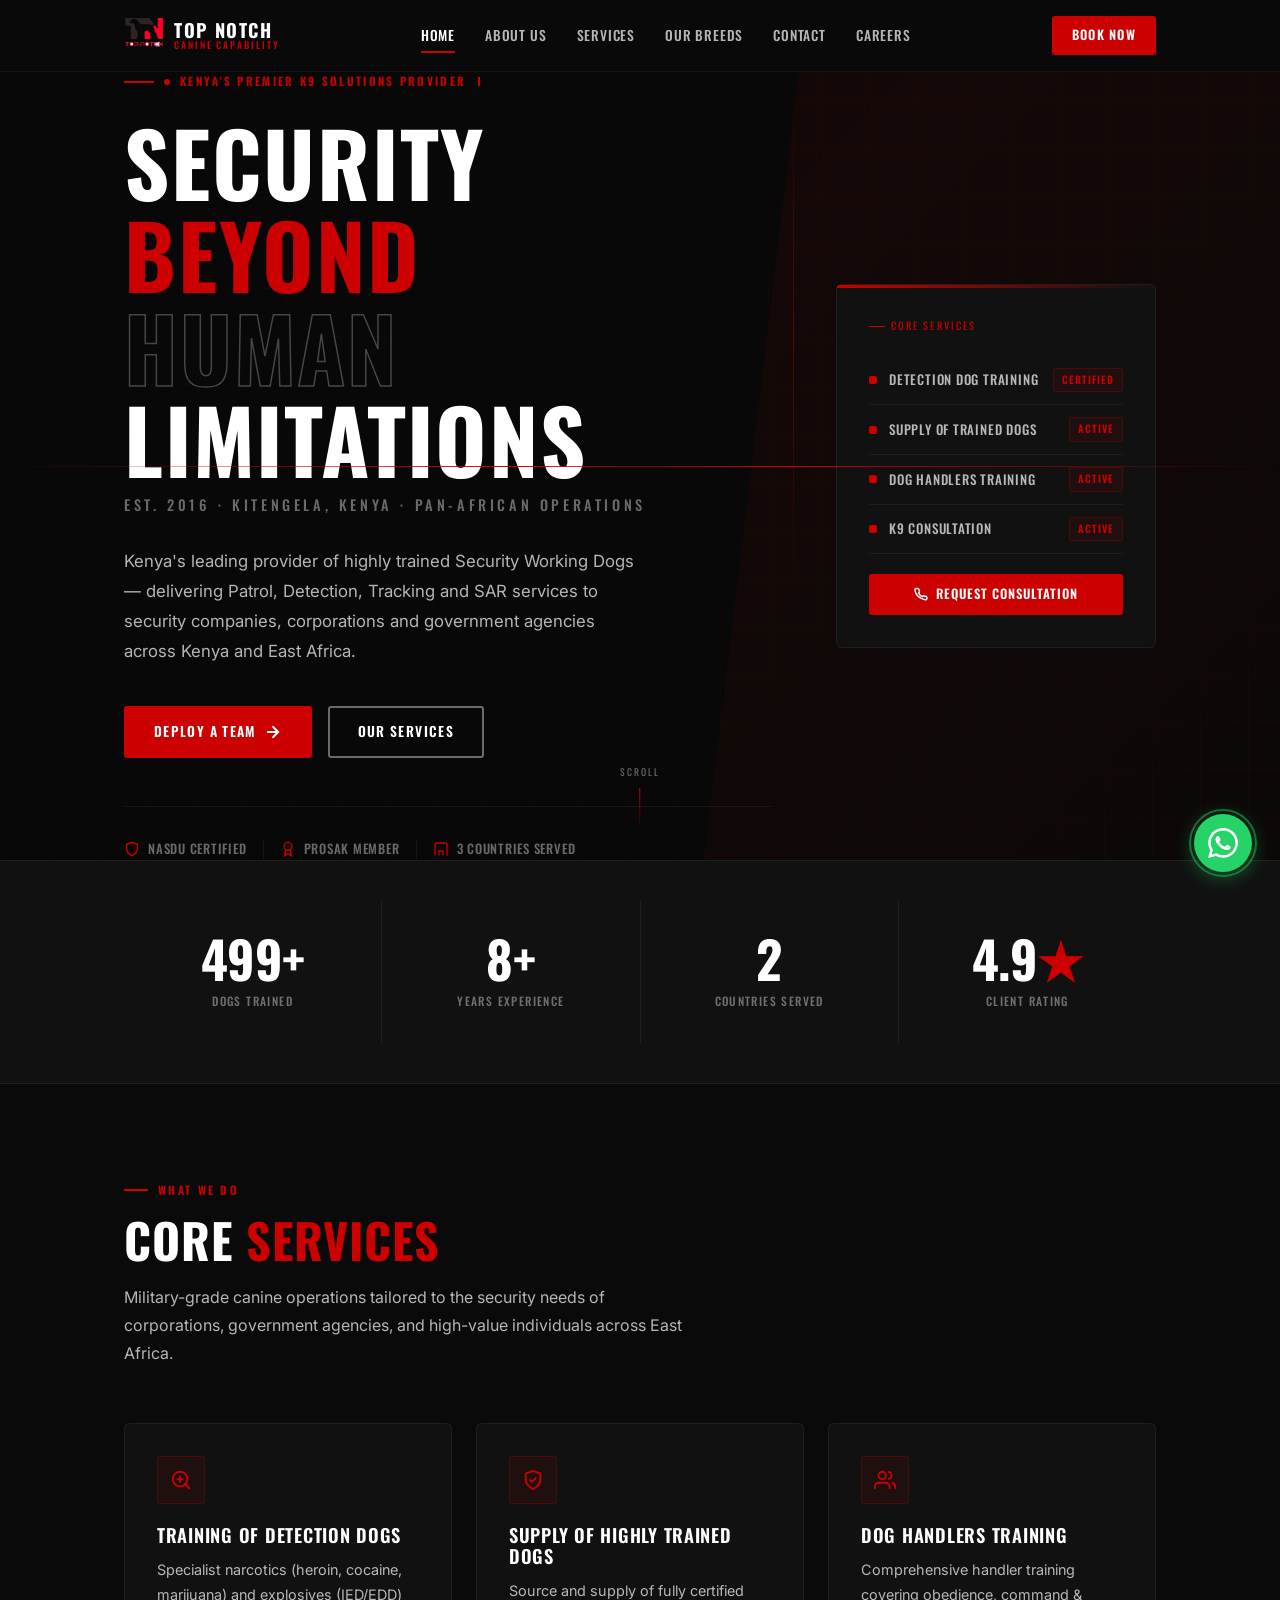
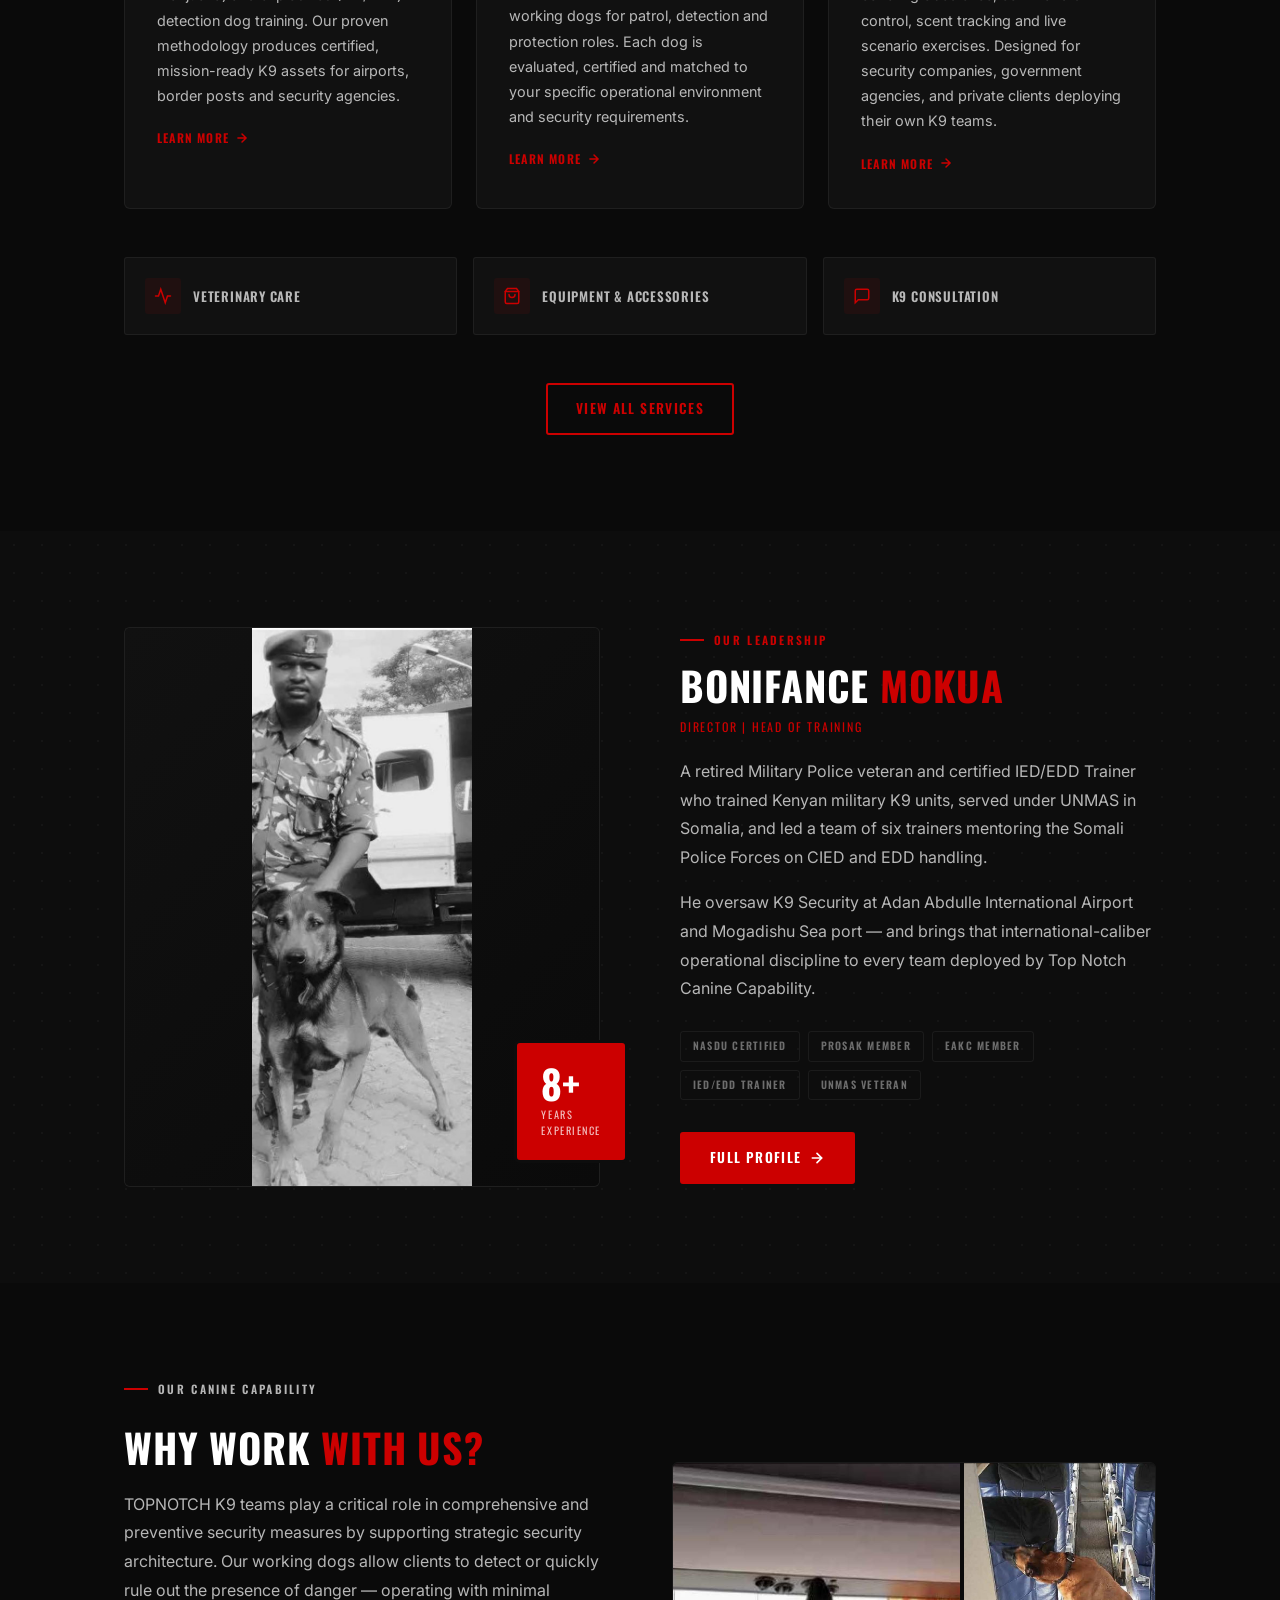
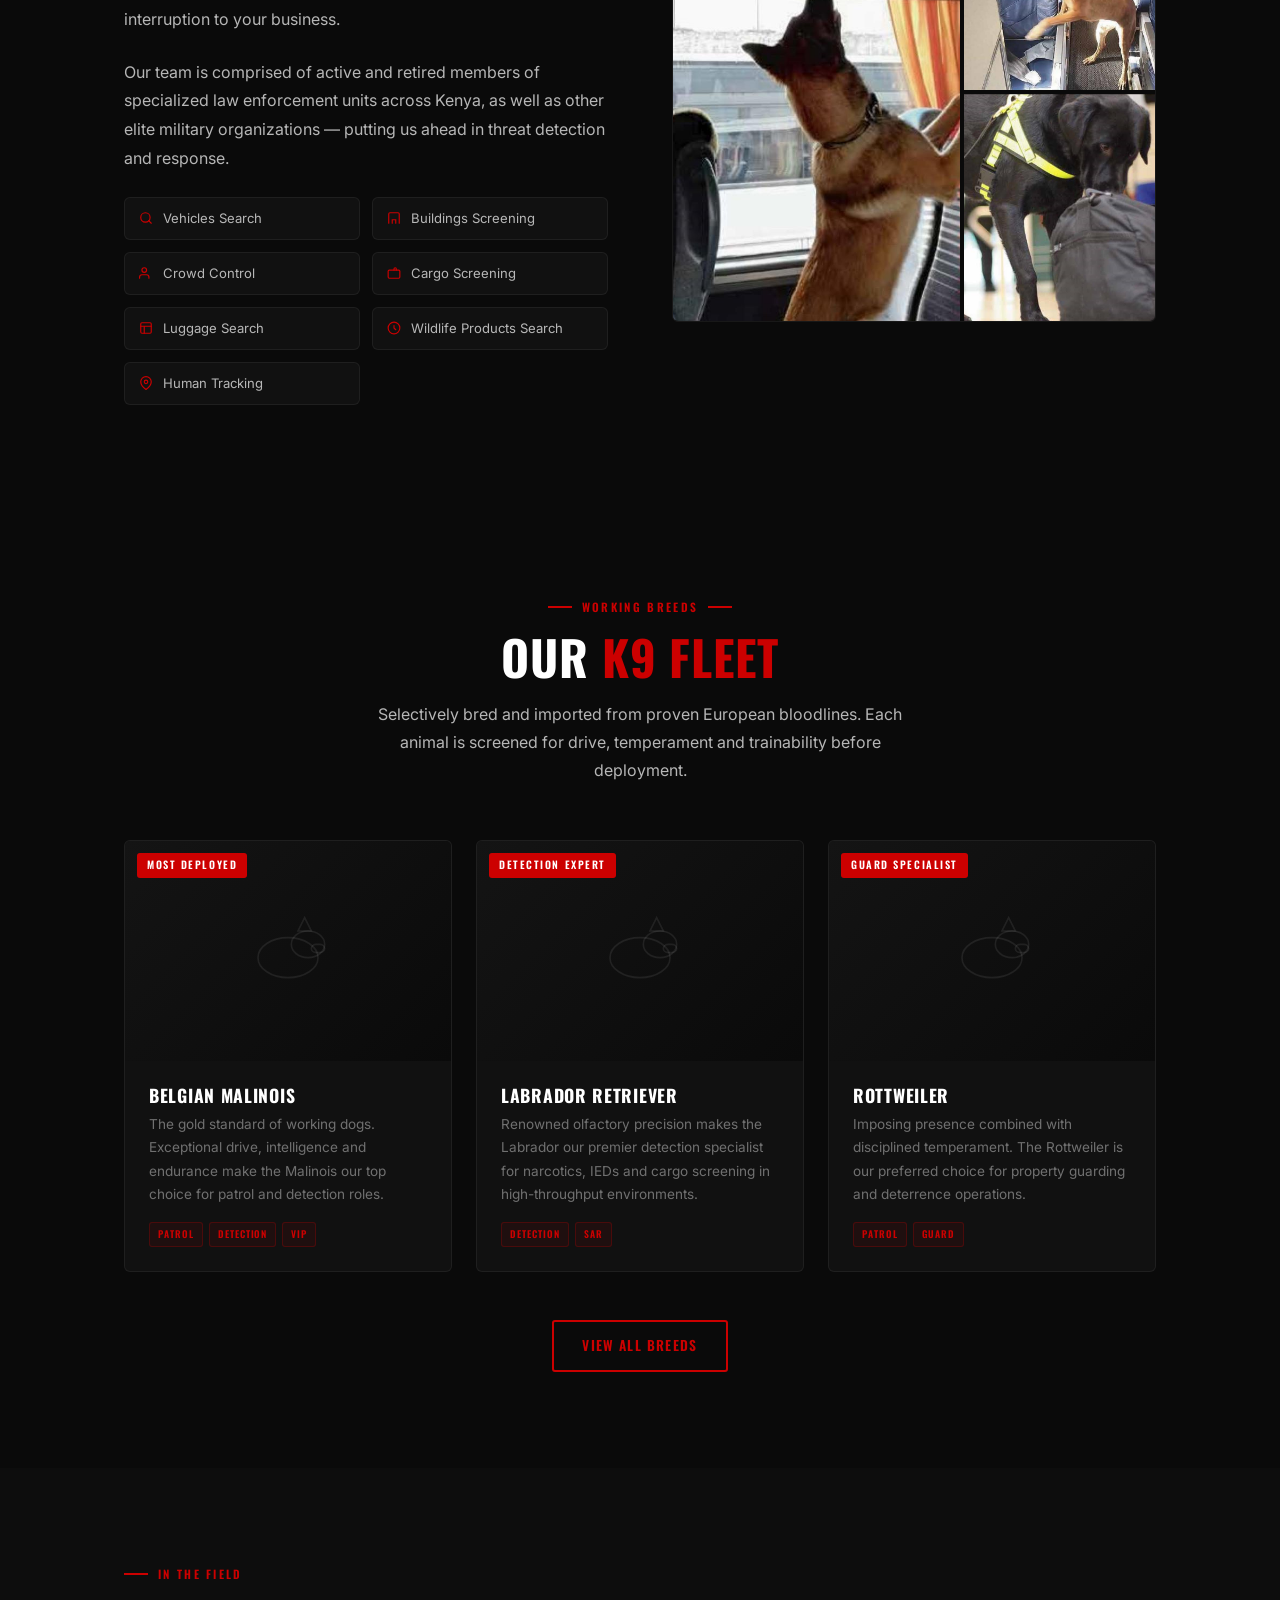
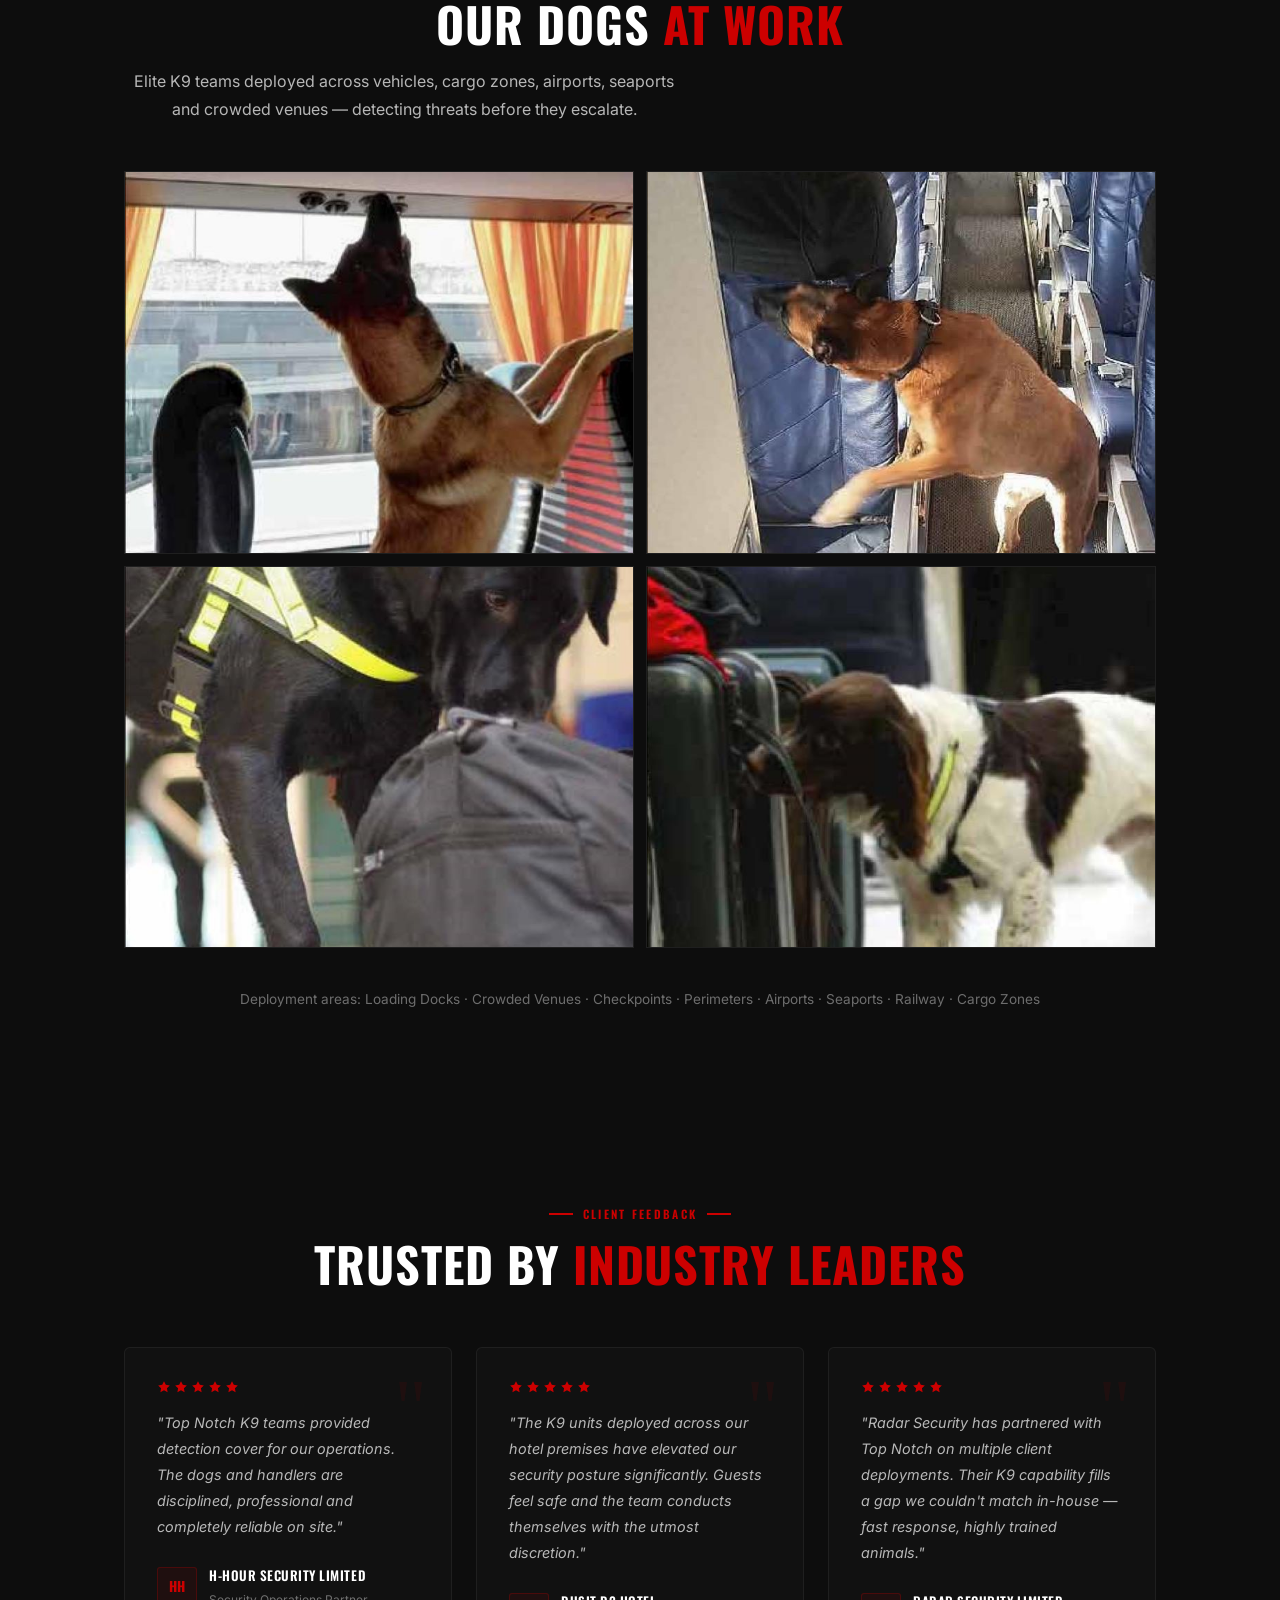
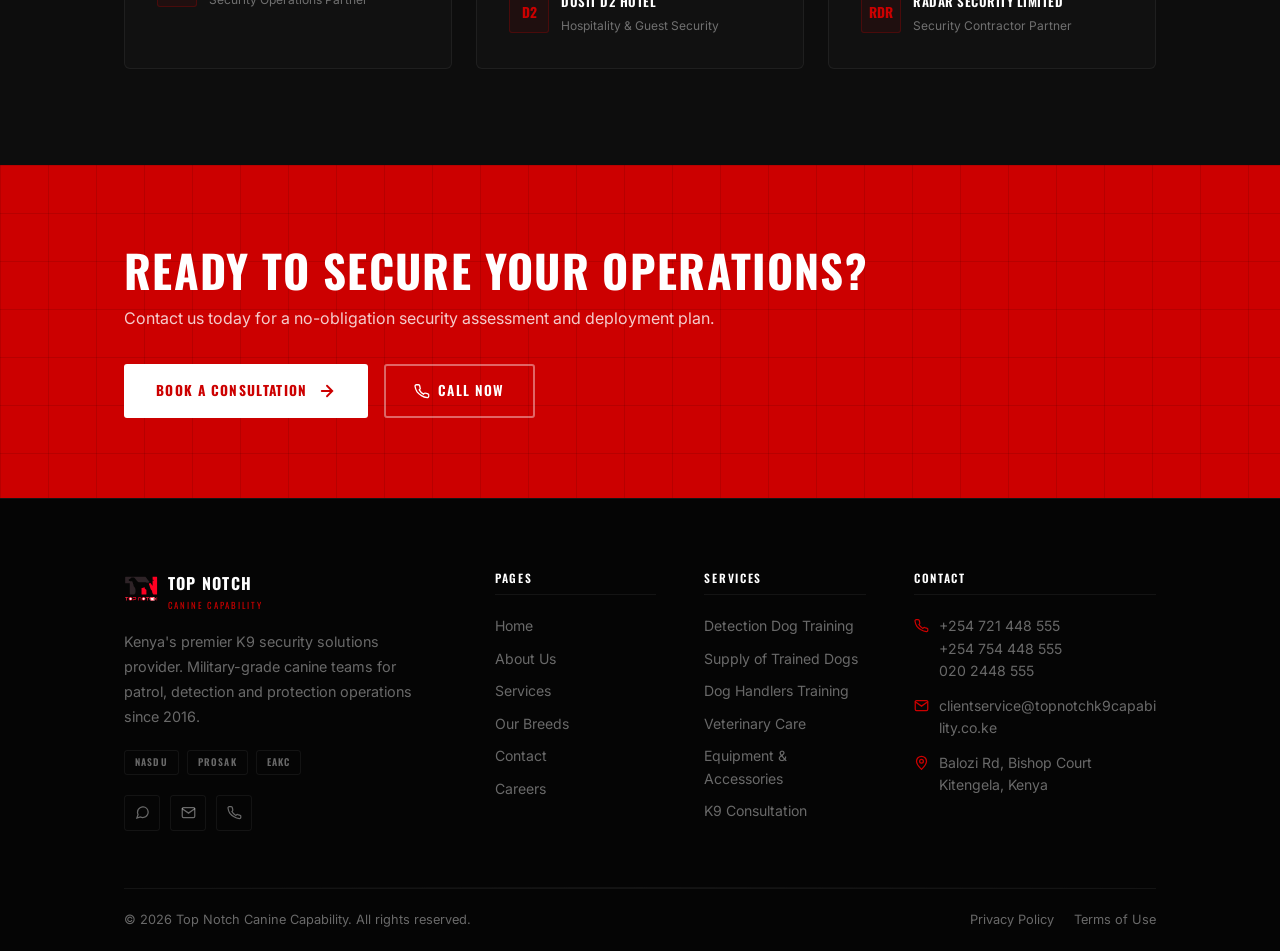
==== commit 5a1388dd: "perf: remove render-blocking fonts, delete 20 unused images (-2.1 MB) - Remove @import Google Fonts " ====
--- a/index.html
+++ b/index.html
@@ -54,6 +54,9 @@
     }
   }
   </script>
+  <link rel="preconnect" href="https://fonts.googleapis.com"/>
+  <link rel="preconnect" href="https://fonts.gstatic.com" crossorigin/>
+  <link rel="stylesheet" href="https://fonts.googleapis.com/css2?family=Oswald:wght@400;500;600;700&family=Inter:wght@300;400;500;600;700&display=swap"/>
   <link rel="stylesheet" href="css/style.css"/>
   <style>
     /* ── Page-specific: Home ─────────────────── */
--- a/css/style.css
+++ b/css/style.css
@@ -2,8 +2,6 @@
    TOP NOTCH CANINE CAPABILITY — SHARED STYLES
    Dark Tactical Theme | Brand: Red / Black / White
 ═══════════════════════════════════════════════ */
-
-@import url('https://fonts.googleapis.com/css2?family=Oswald:wght@400;500;600;700&family=Inter:wght@300;400;500;600;700&display=swap');
 
 /* ── CSS Variables ──────────────────────────── */
 :root {
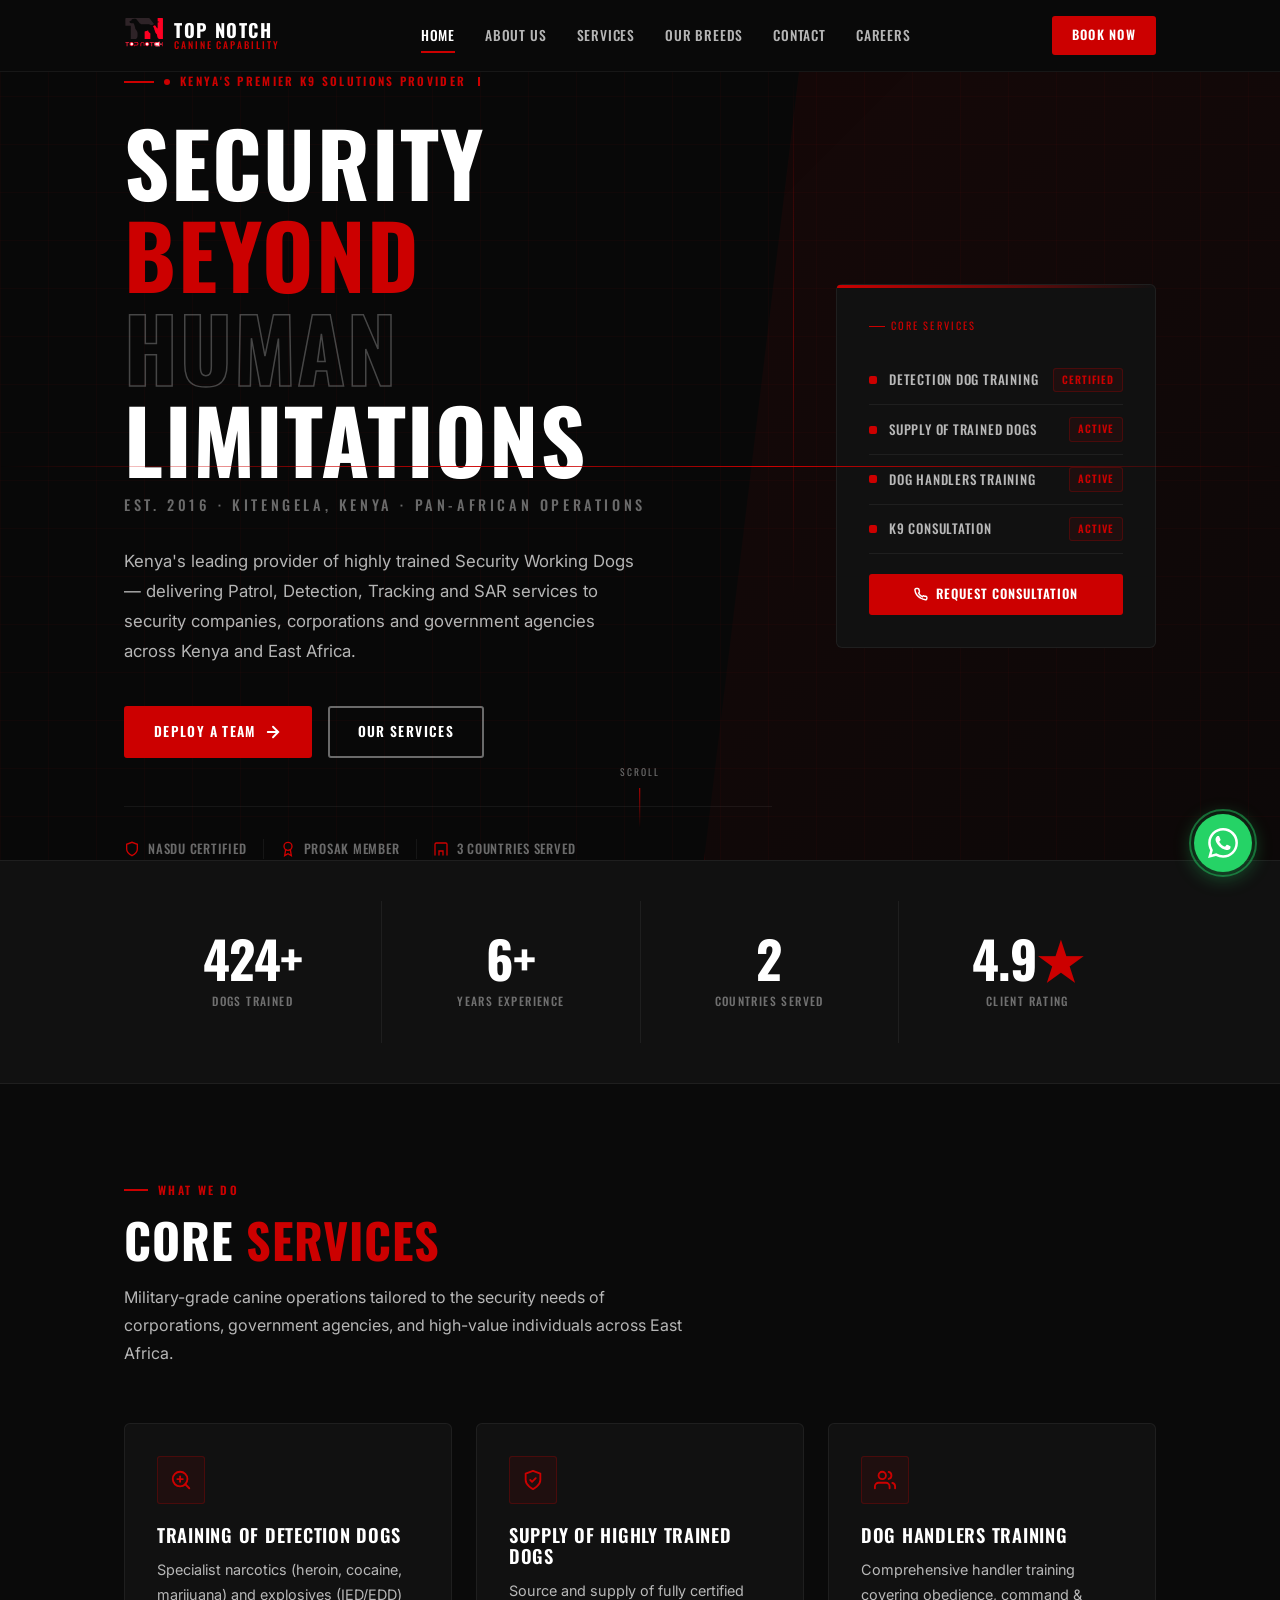
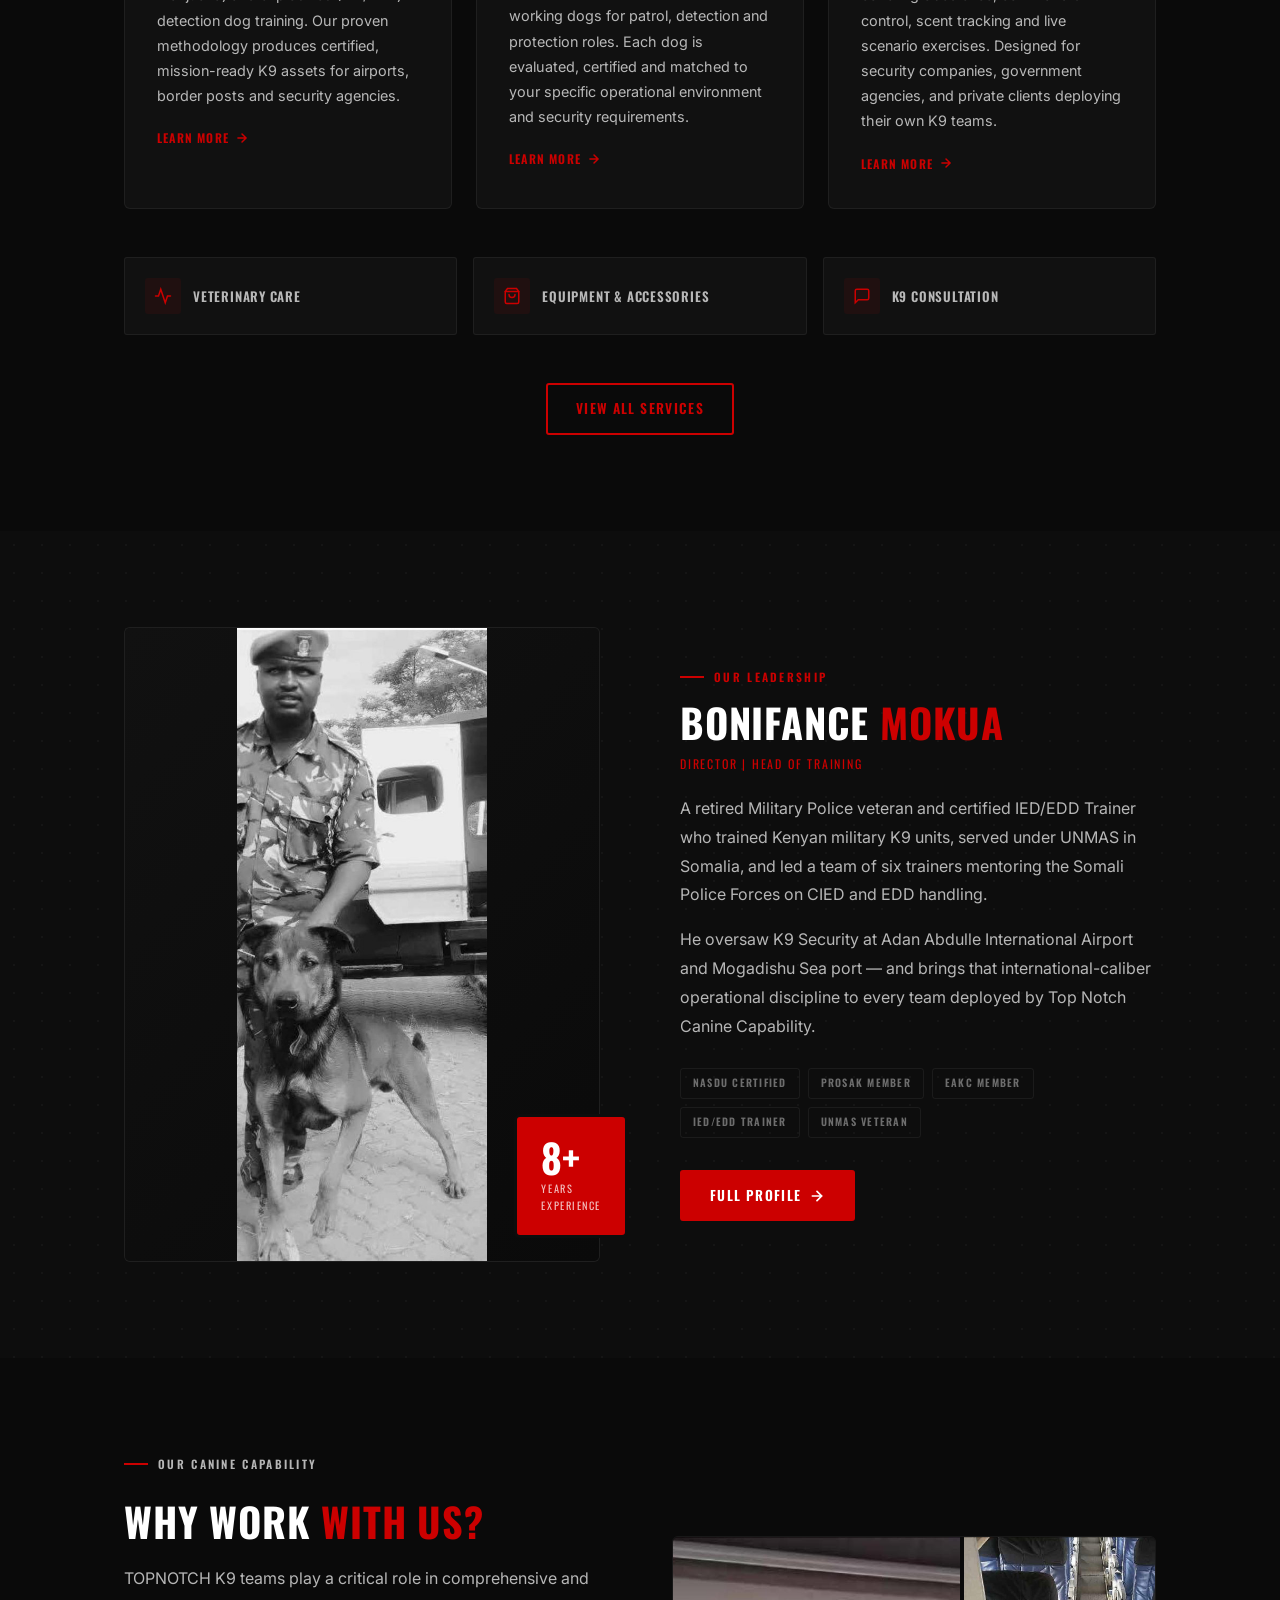
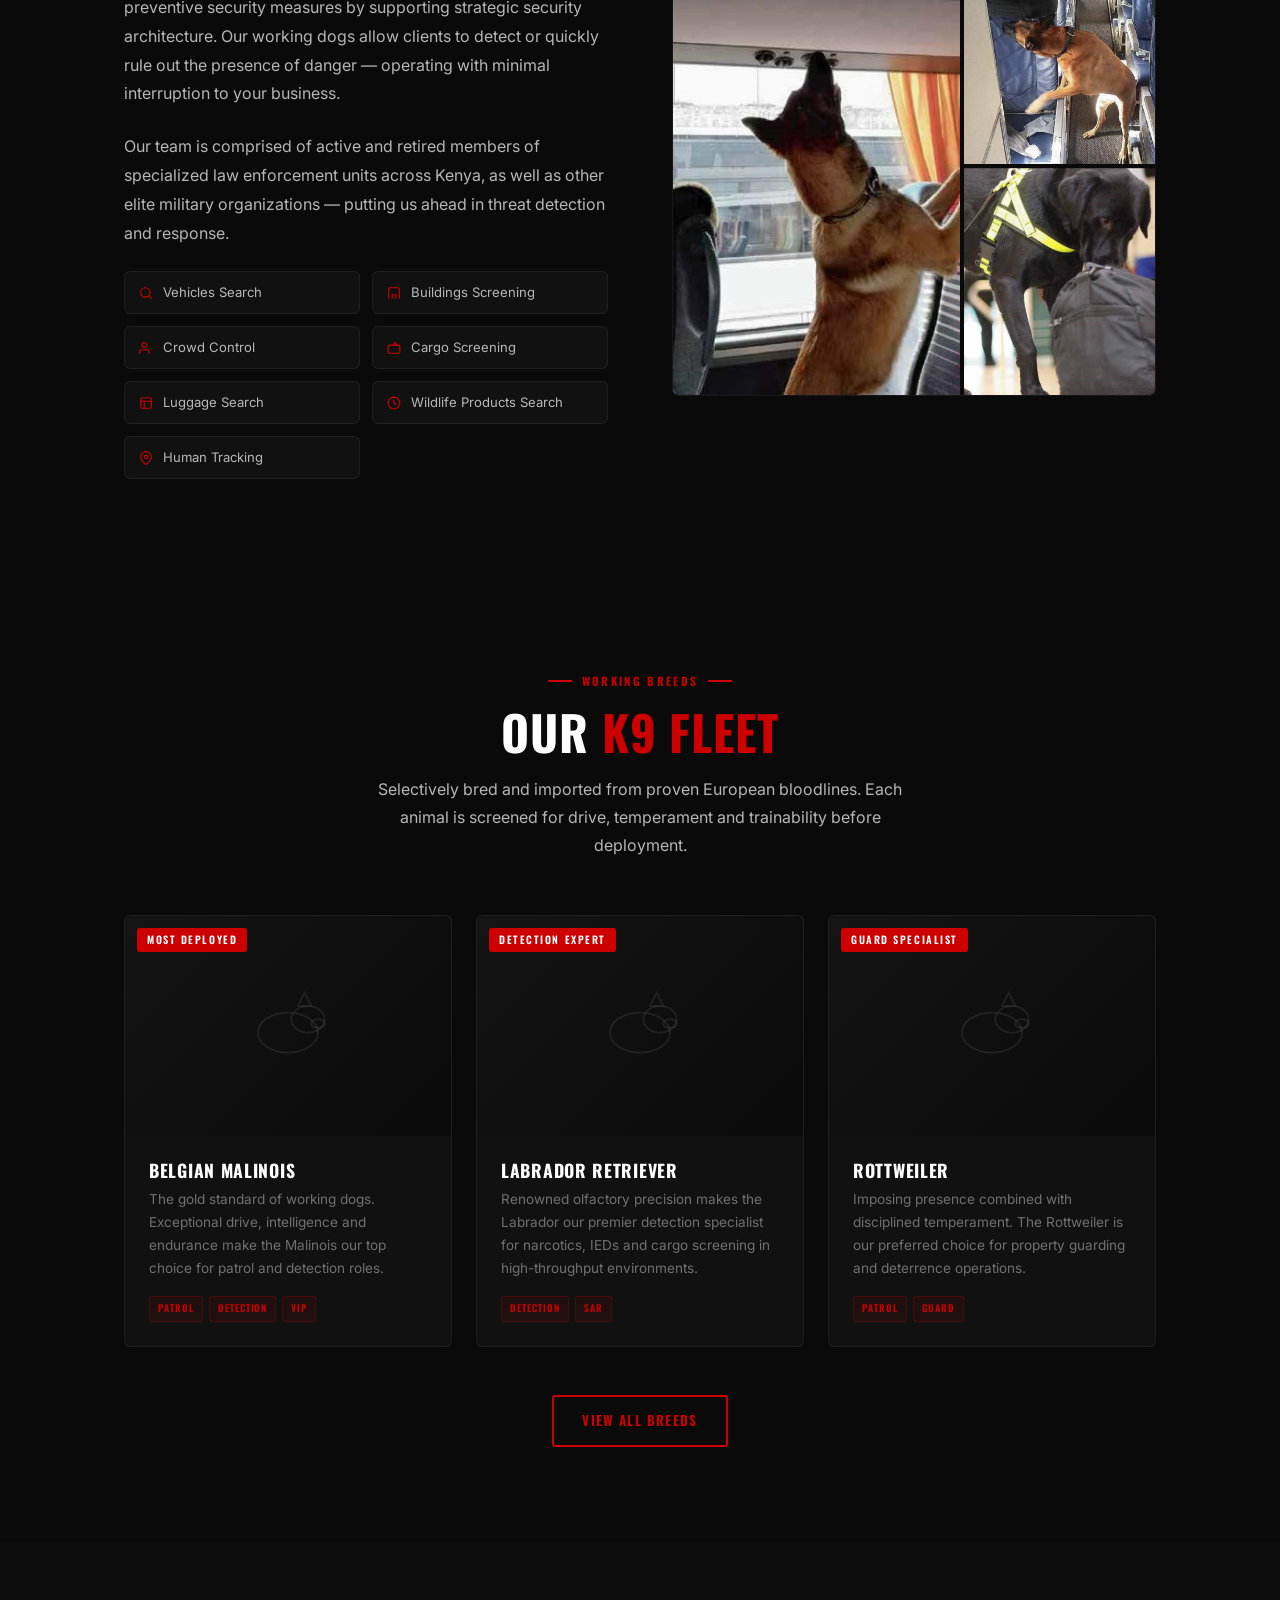
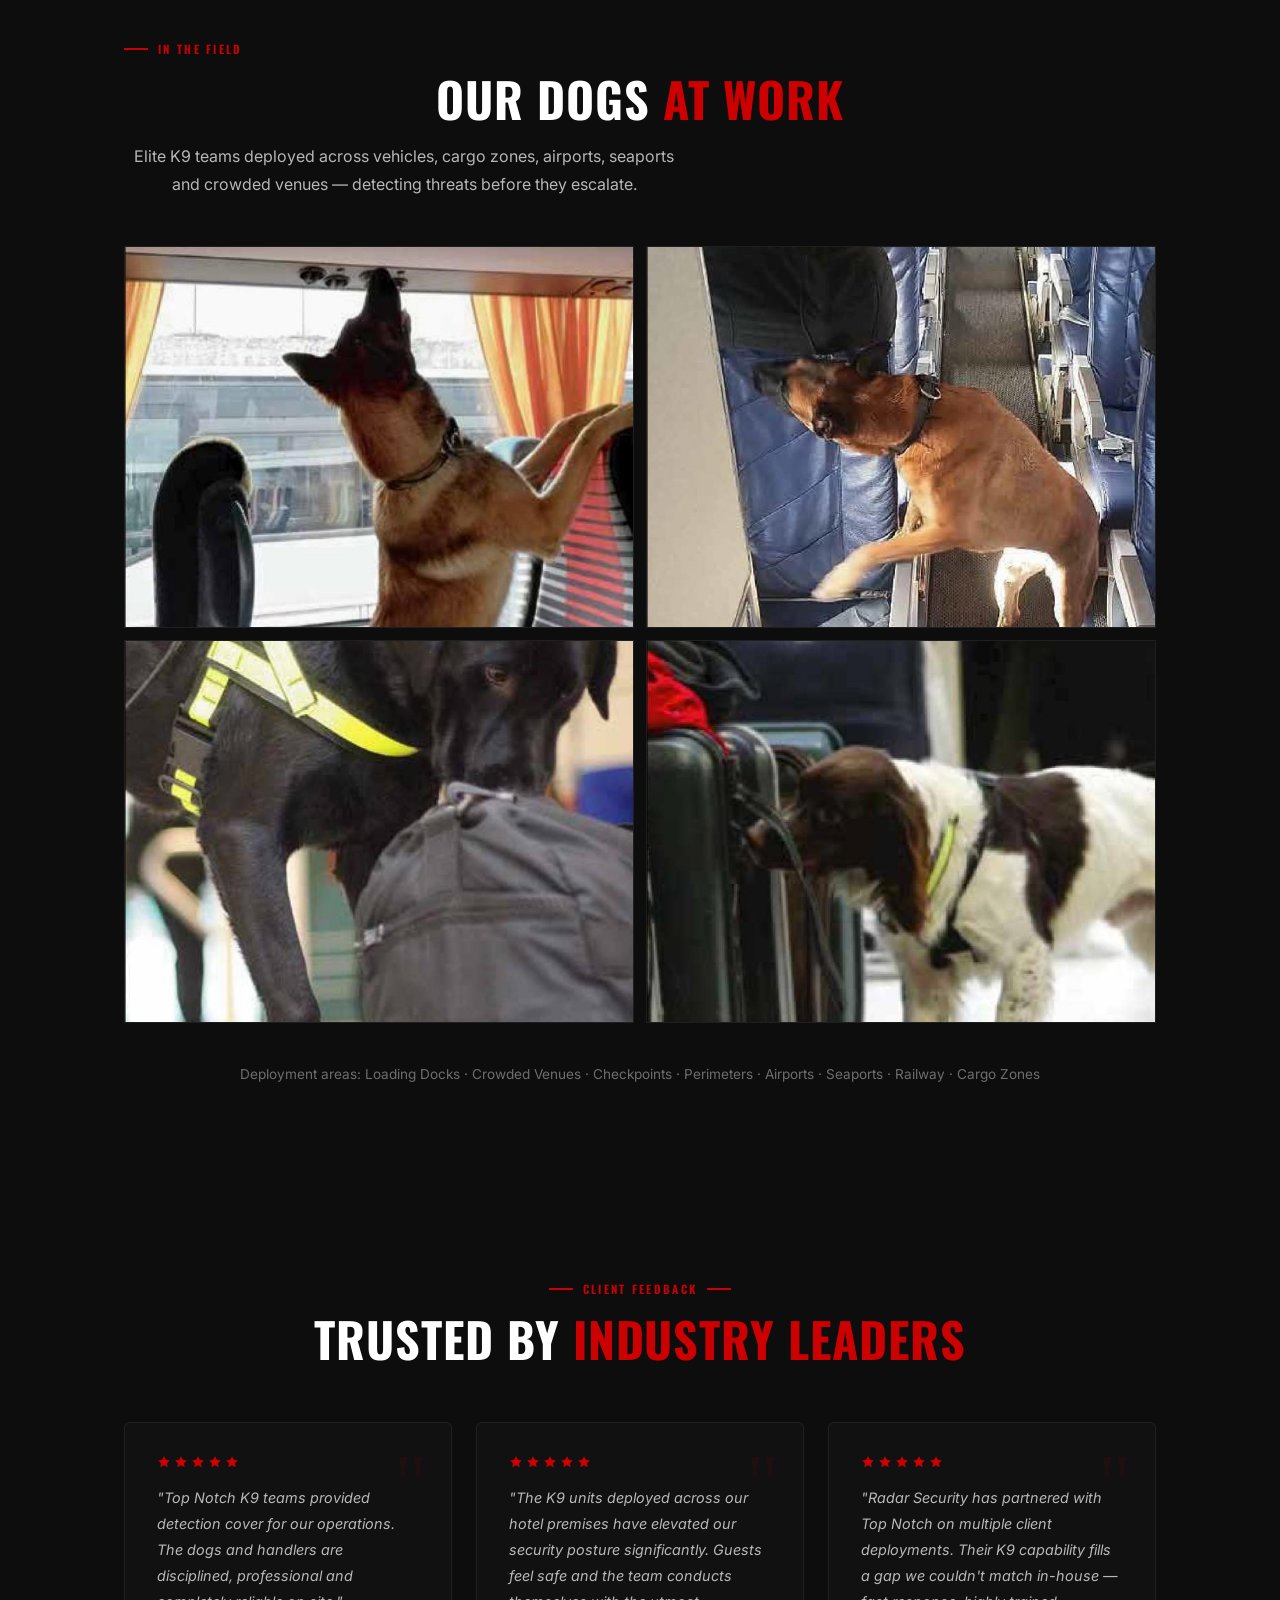
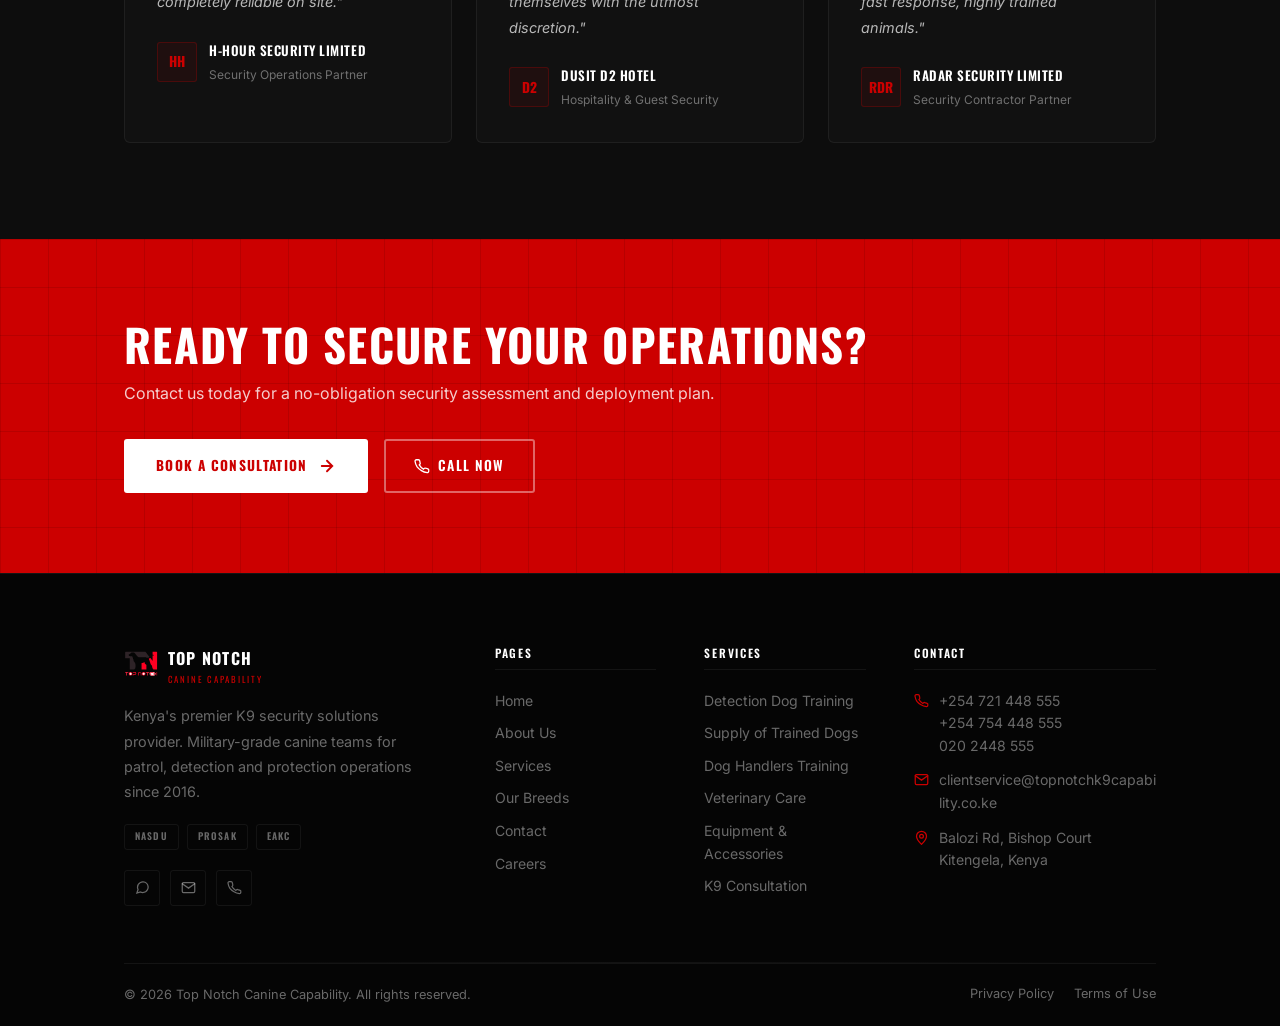
==== commit 08d5a790: "fix: match homepage founder photo size to about page (aspect-ratio 3/4) Co-Authored-By: Claude Sonne" ====
--- a/index.html
+++ b/index.html
@@ -273,7 +273,7 @@
       position: relative;
     }
     .about-img-box {
-      height: 560px;
+      aspect-ratio: 3/4;
       background: var(--bg-card);
       border: 1px solid var(--white-10);
       border-radius: var(--radius-md);
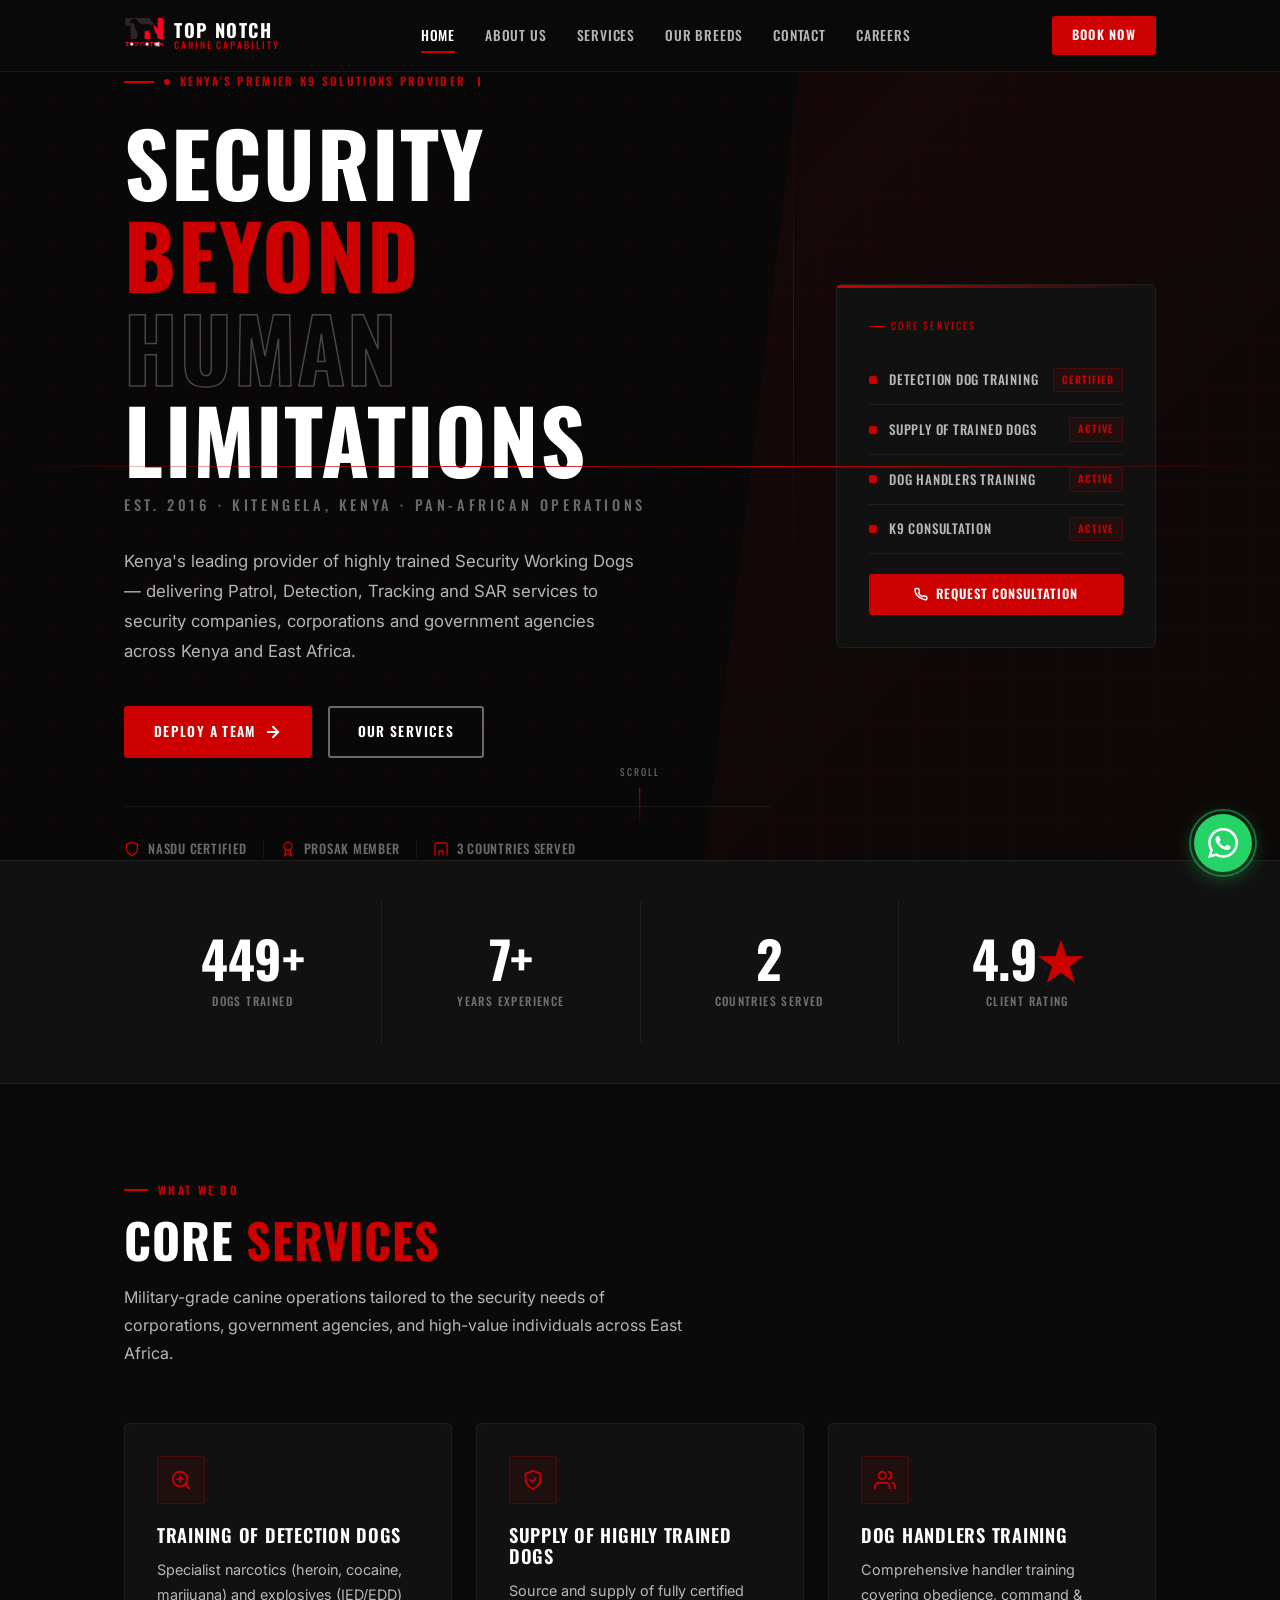
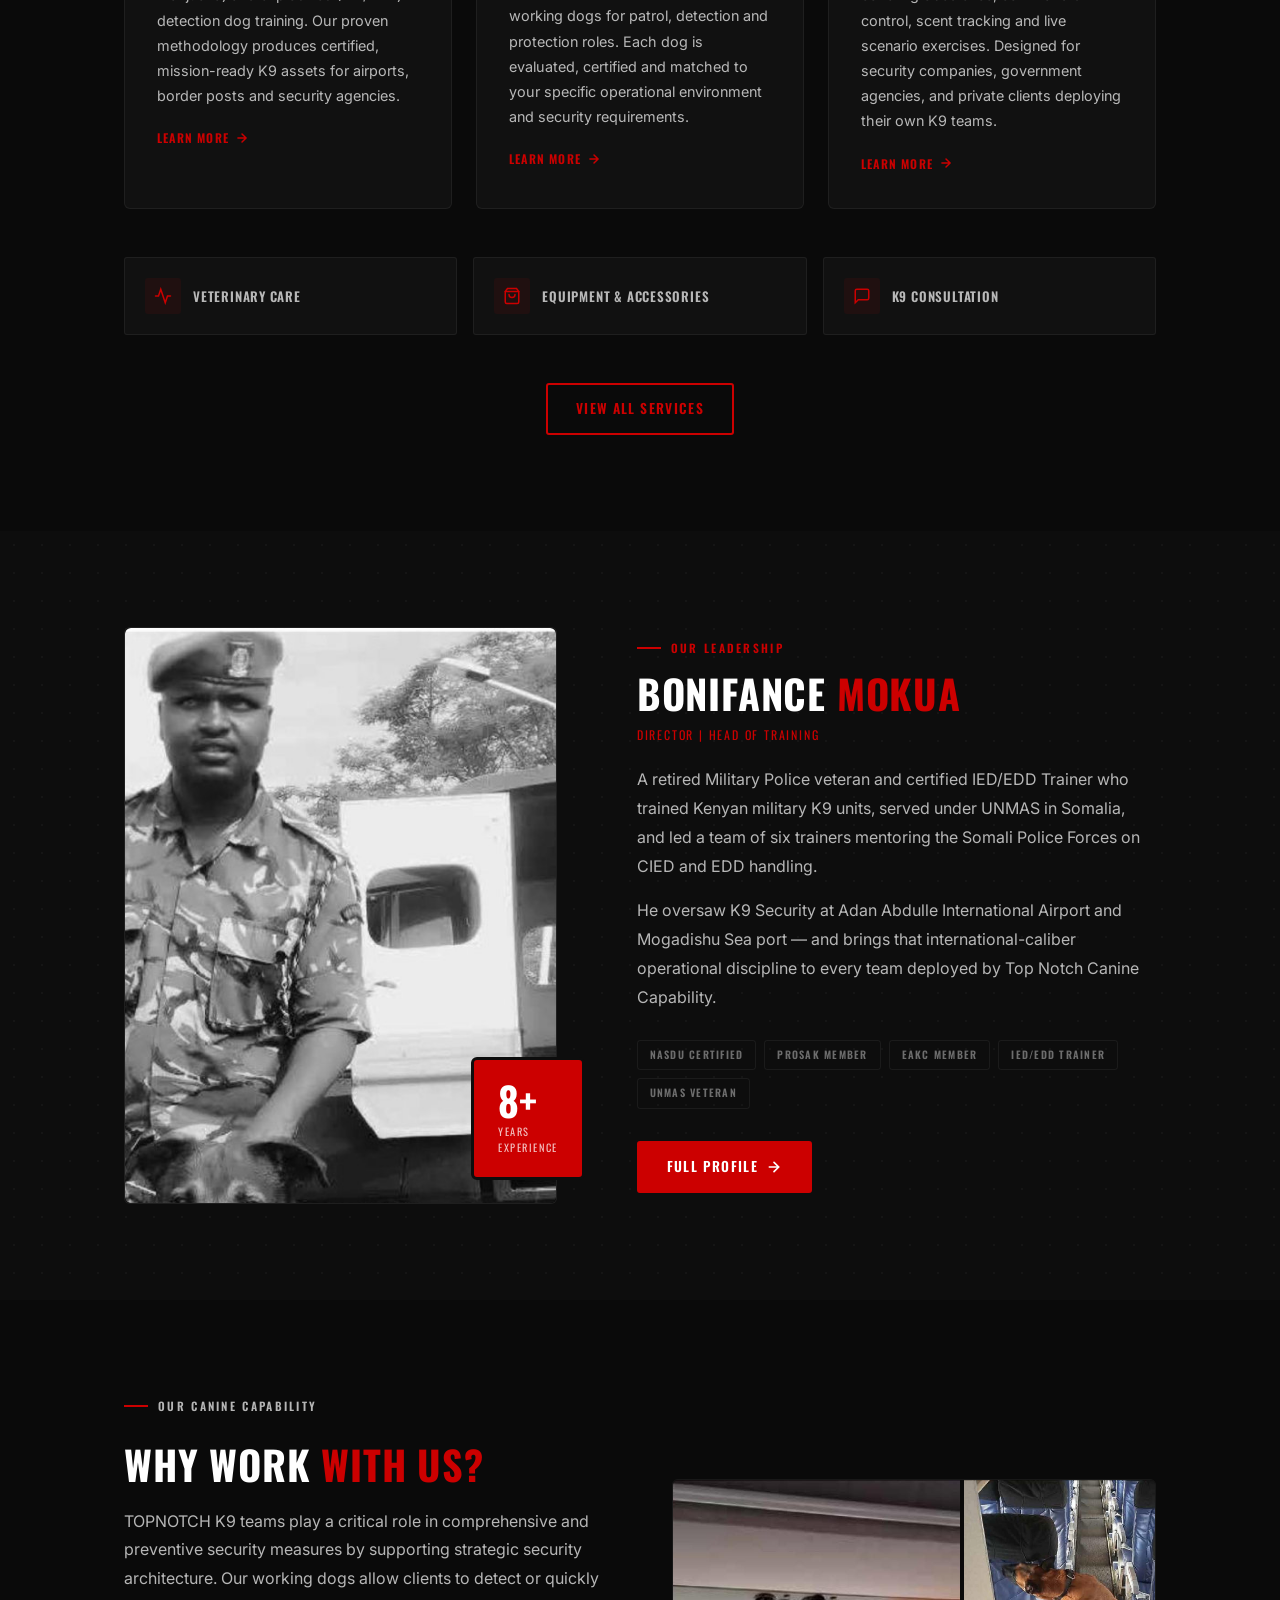
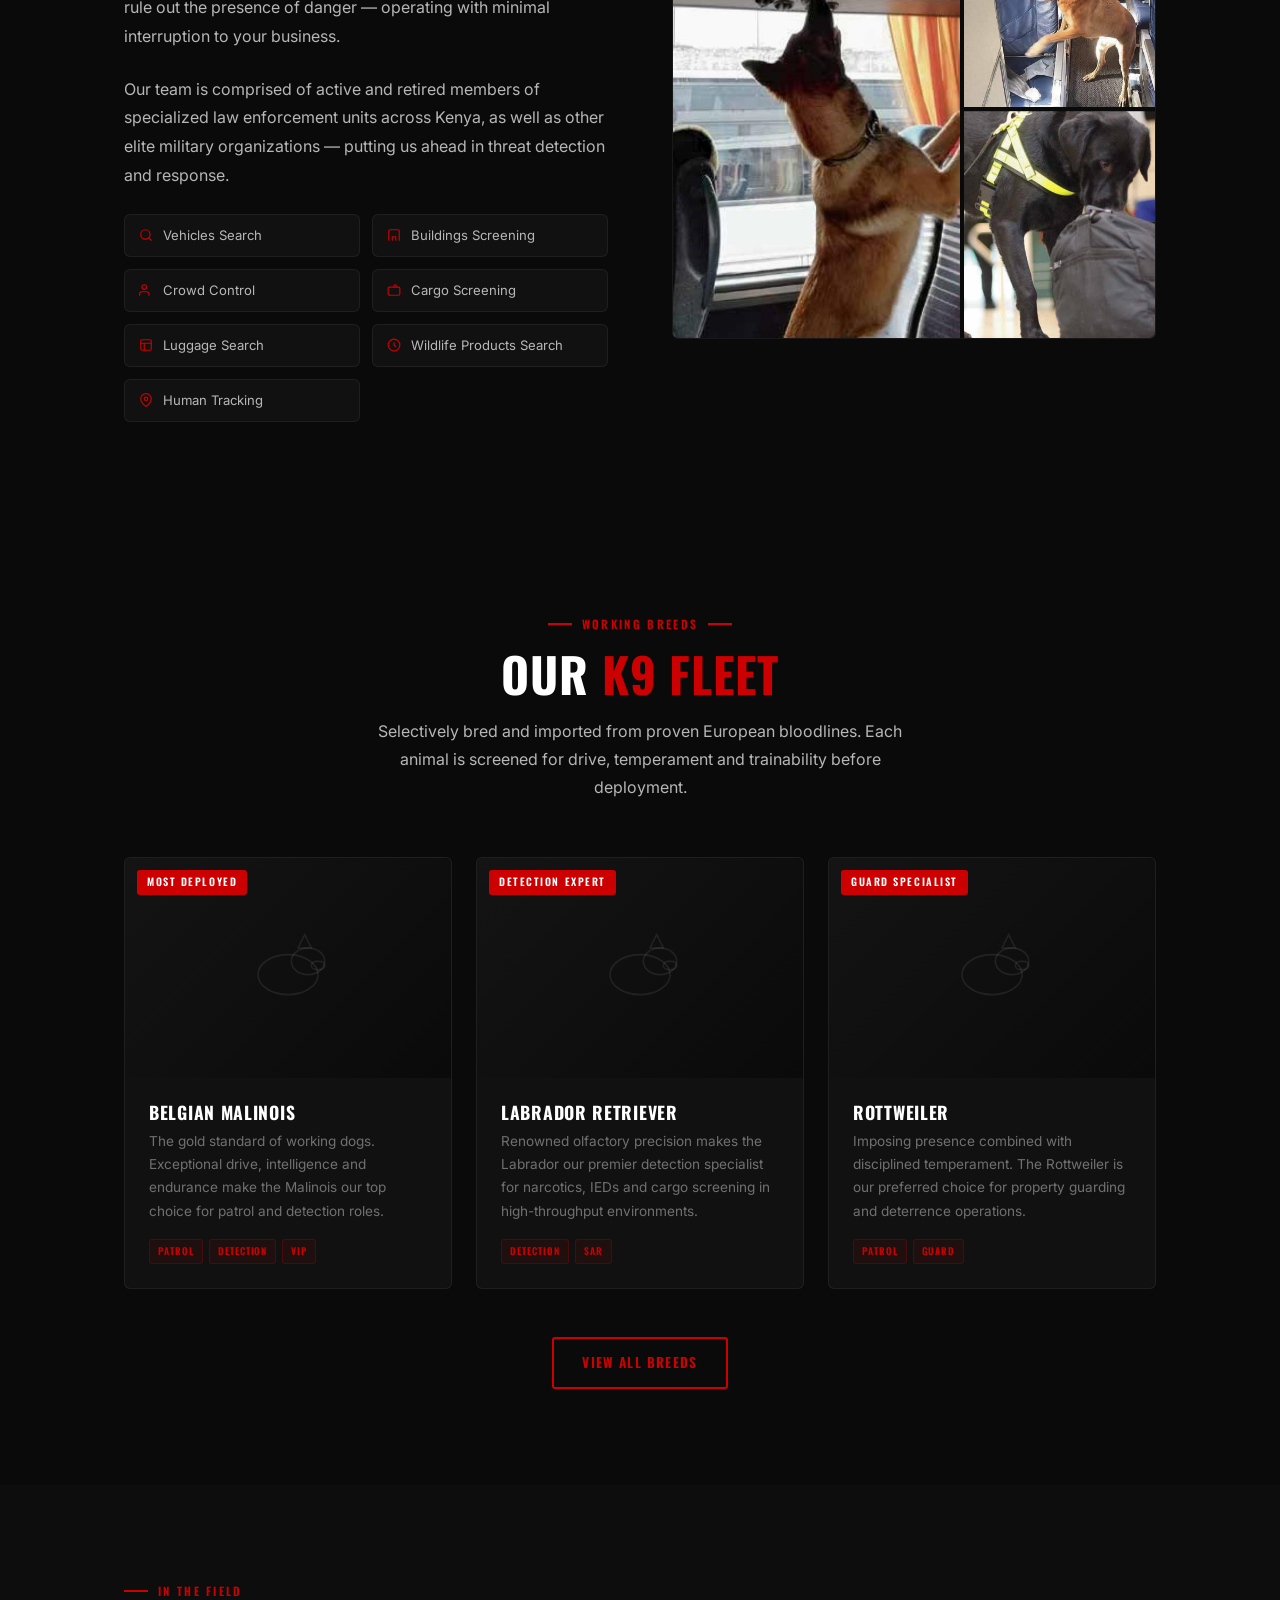
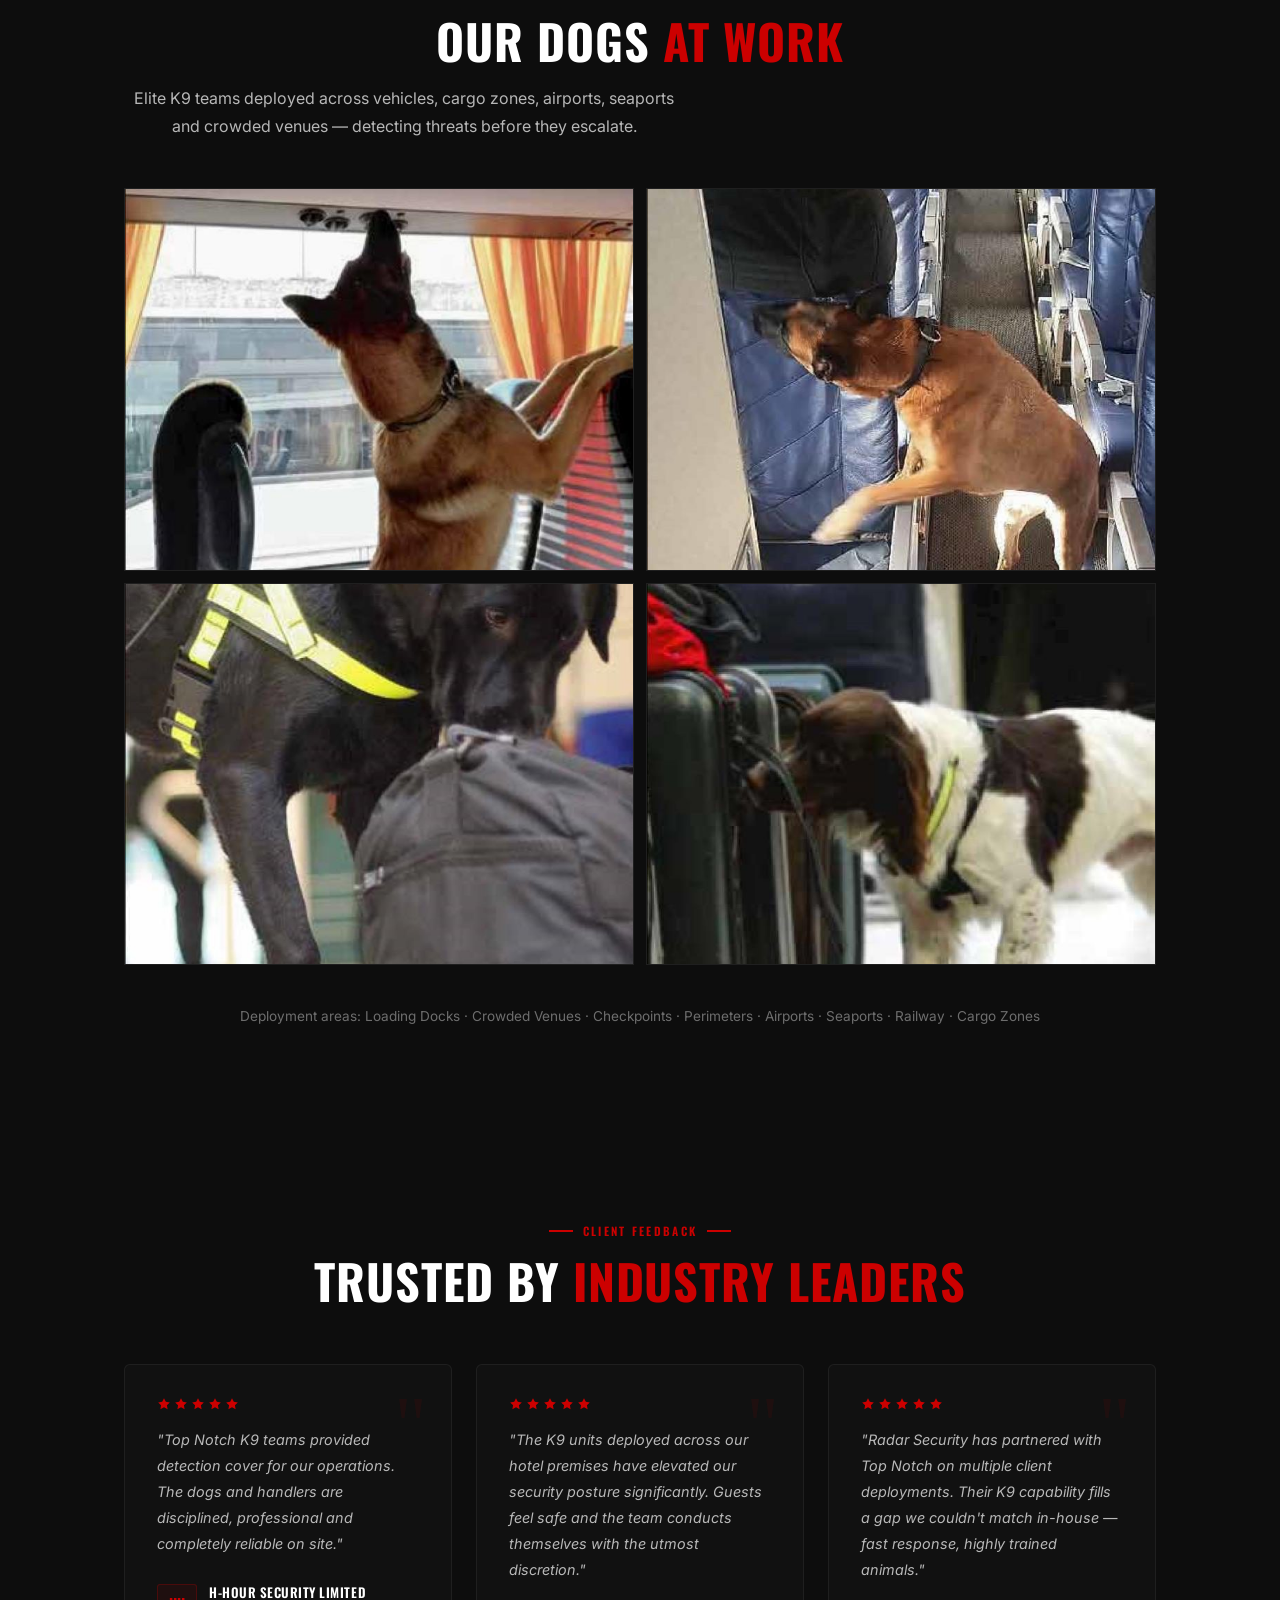
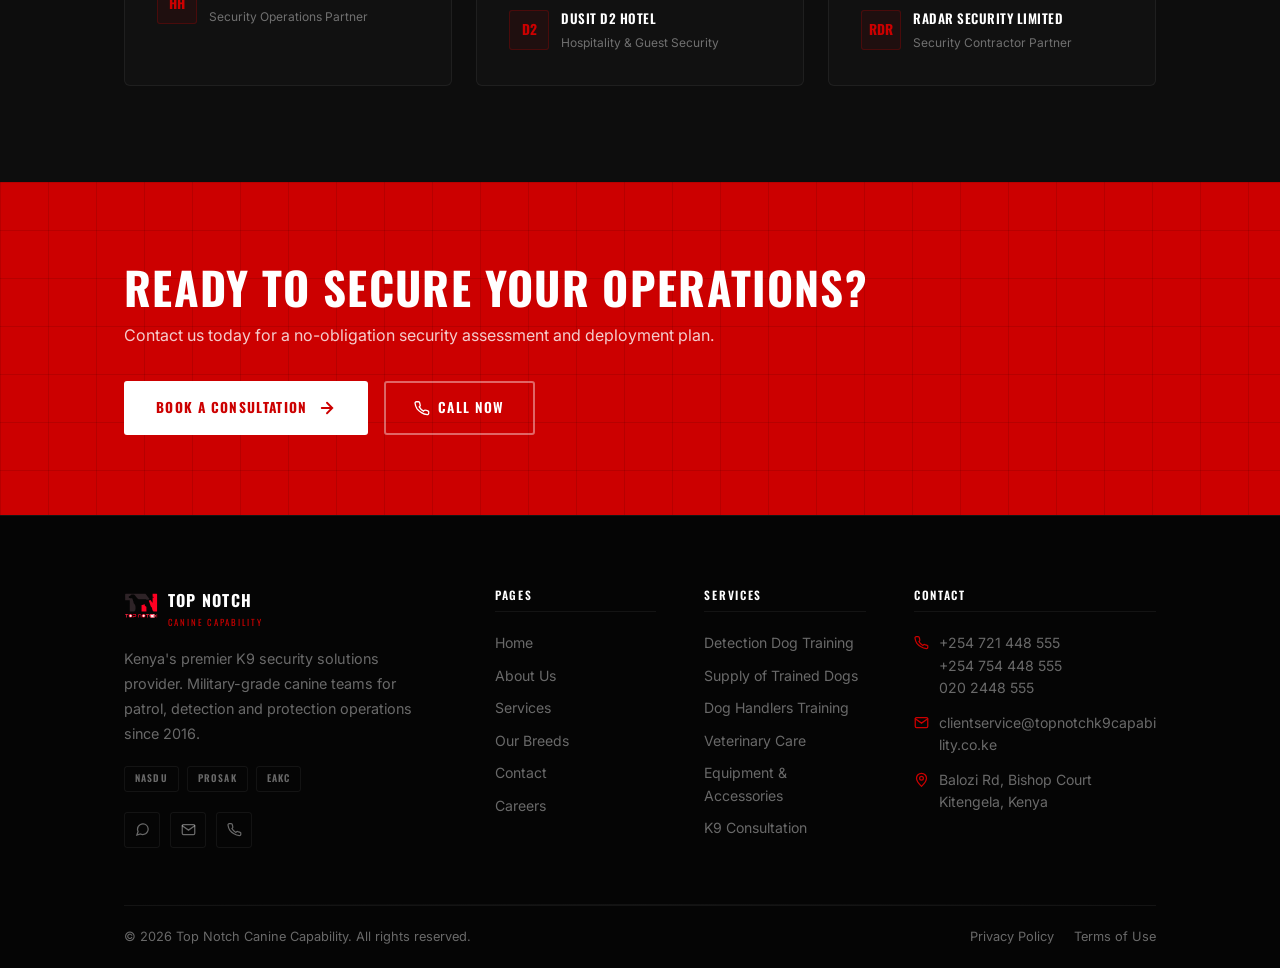
==== commit 8ef7162b: "fix: match homepage founder photo to about page (cover fit + matching grid ratio) Co-Authored-By: Cl" ====
--- a/index.html
+++ b/index.html
@@ -268,7 +268,7 @@
       background-size: 28px 28px;
       pointer-events: none;
     }
-    .about-grid { display: grid; grid-template-columns: 1fr 1fr; gap: 80px; align-items: center; position: relative; z-index: 1; }
+    .about-grid { display: grid; grid-template-columns: 1fr 1.2fr; gap: 80px; align-items: center; position: relative; z-index: 1; }
     .about-img-wrap {
       position: relative;
     }
@@ -280,7 +280,7 @@
       overflow: hidden;
       position: relative;
     }
-    .about-img-box img { width: 100%; height: 100%; object-fit: contain; object-position: top center; }
+    .about-img-box img { width: 100%; height: 100%; object-fit: cover; object-position: top center; }
     .about-img-placeholder {
       width: 100%; height: 100%;
       display: flex; flex-direction: column; align-items: center; justify-content: center;
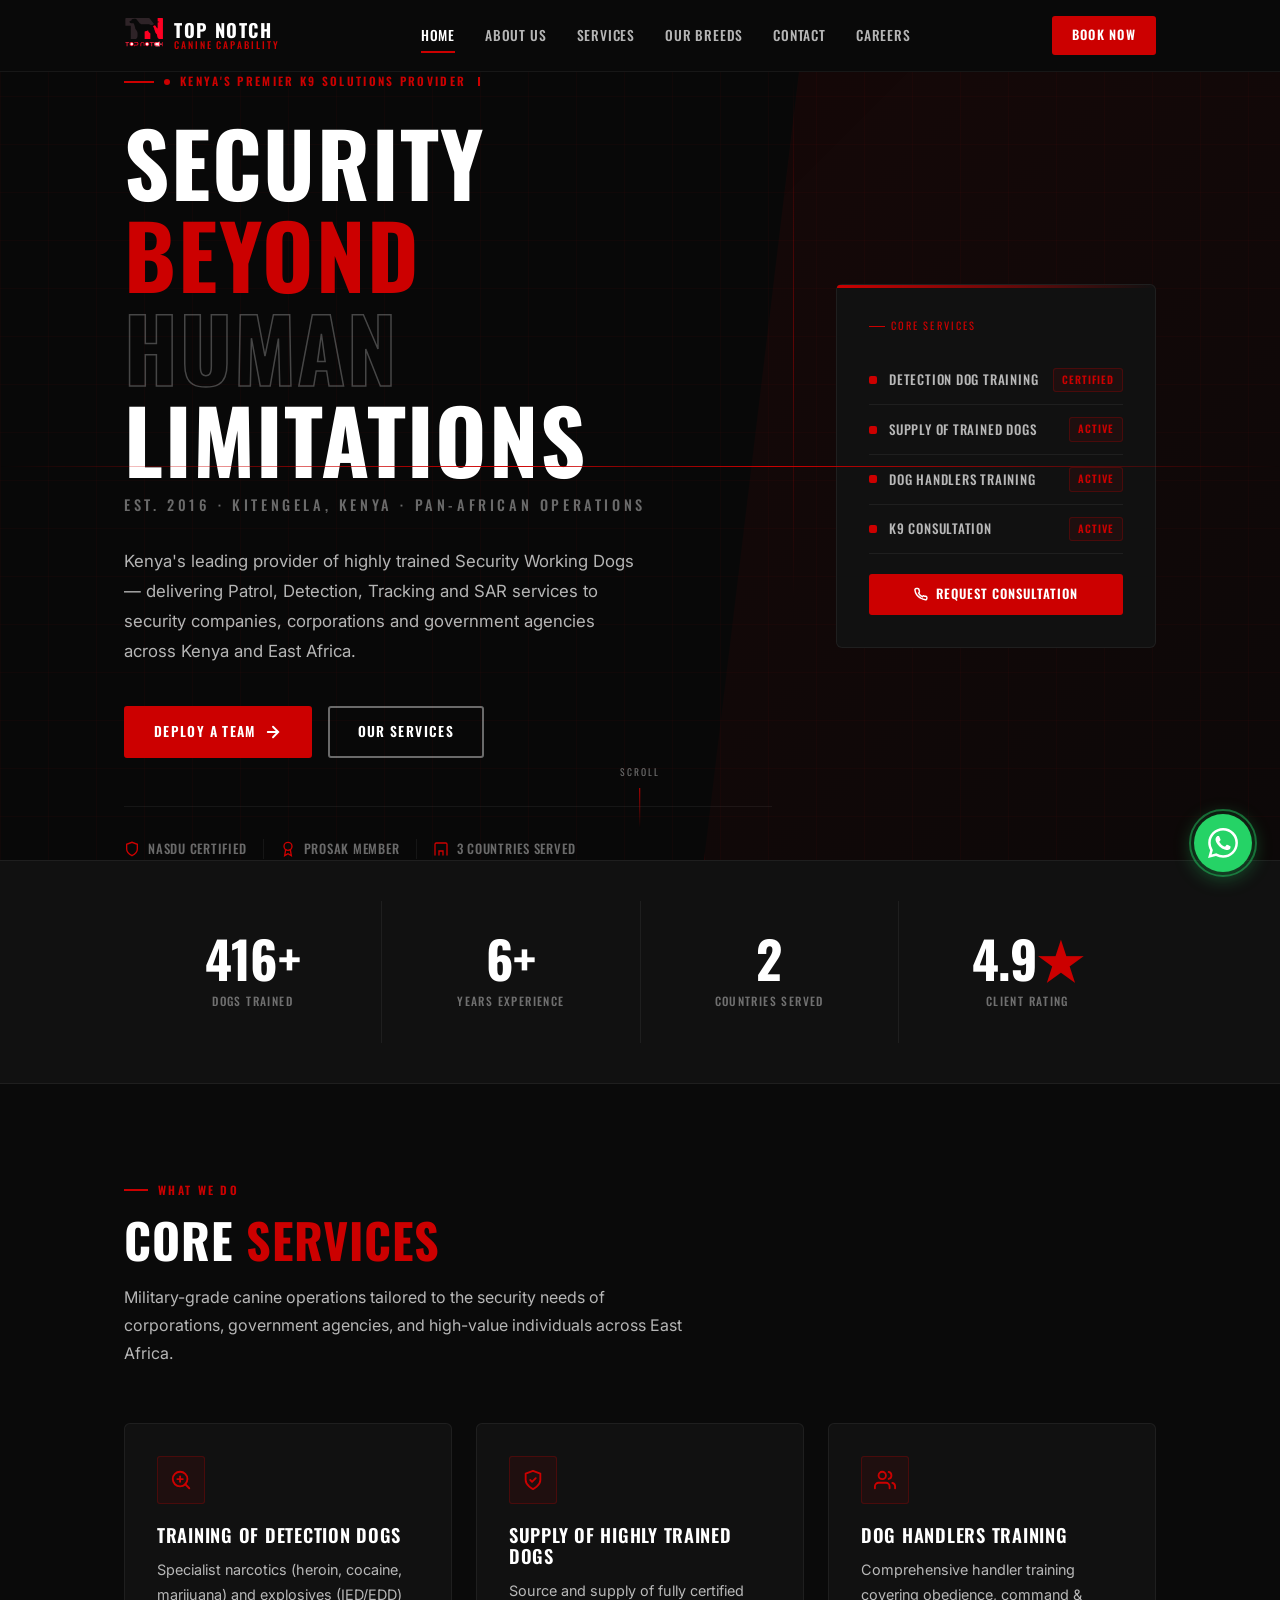
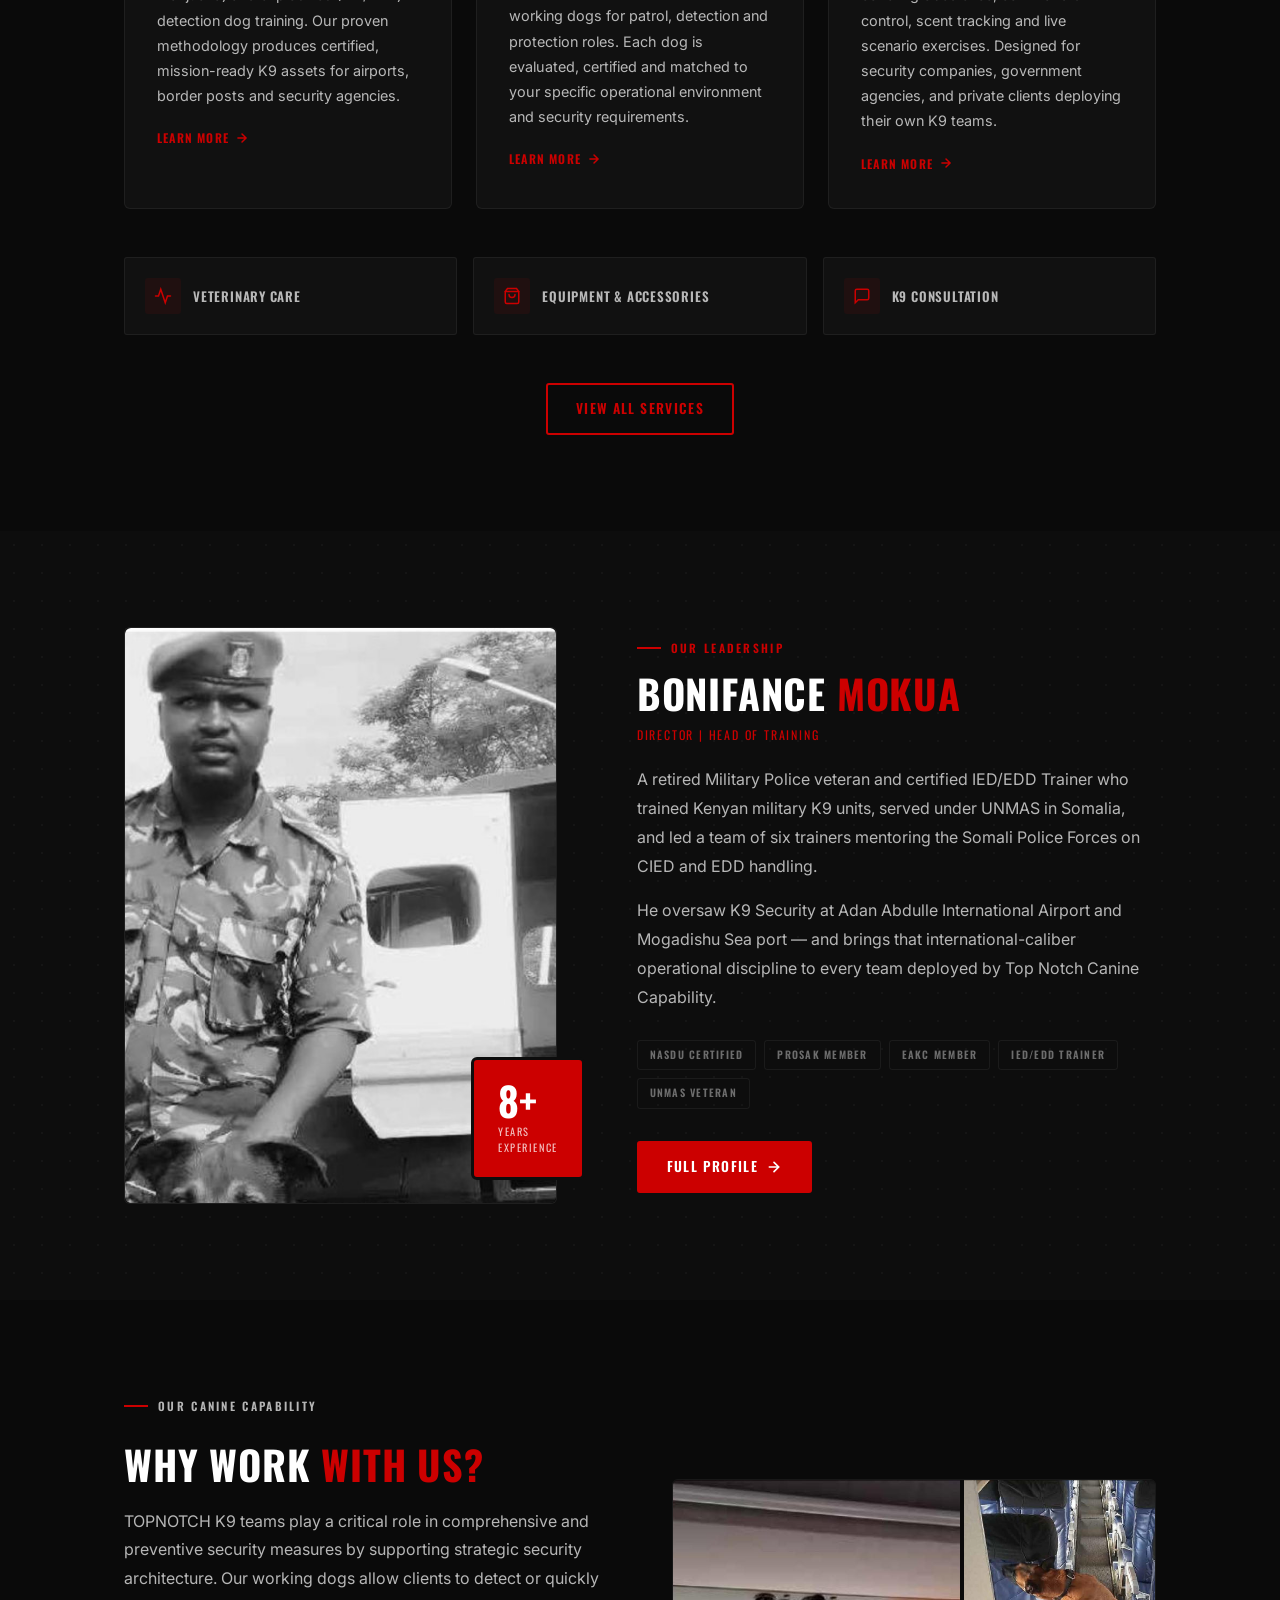
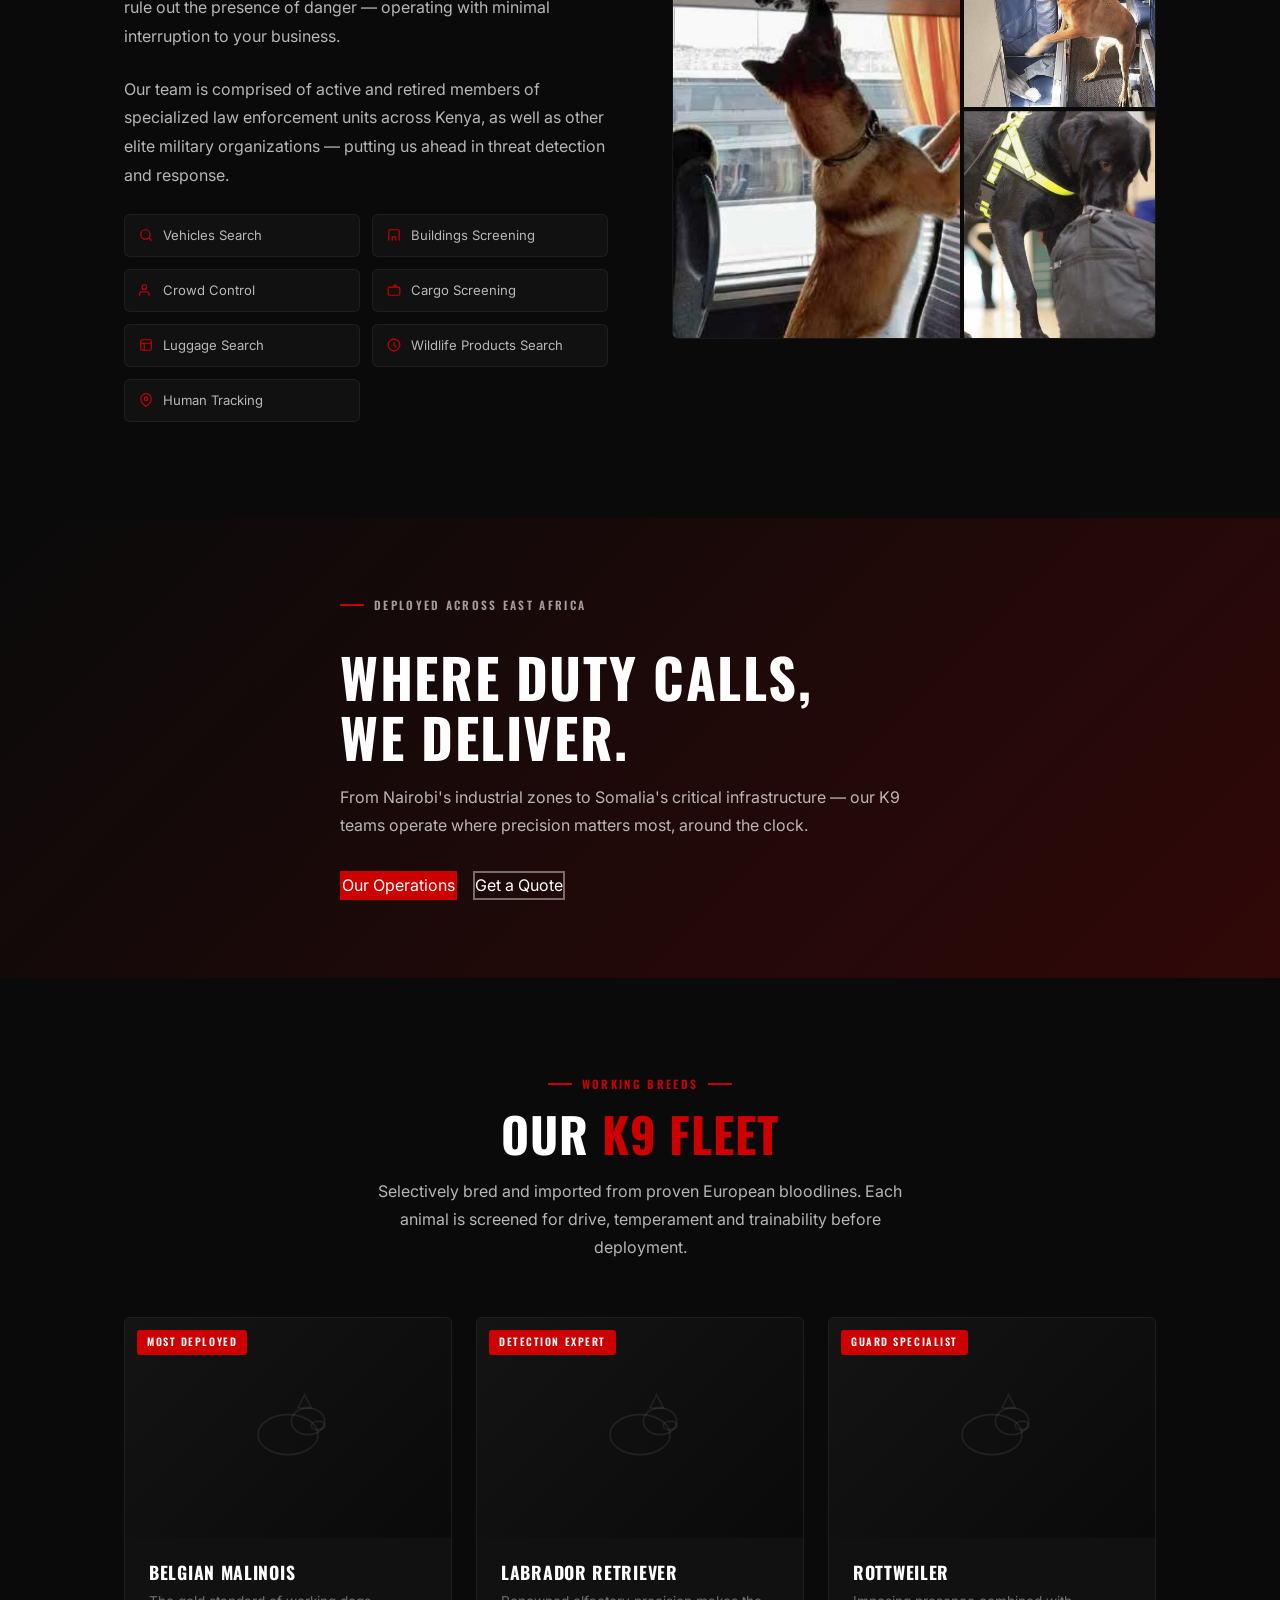
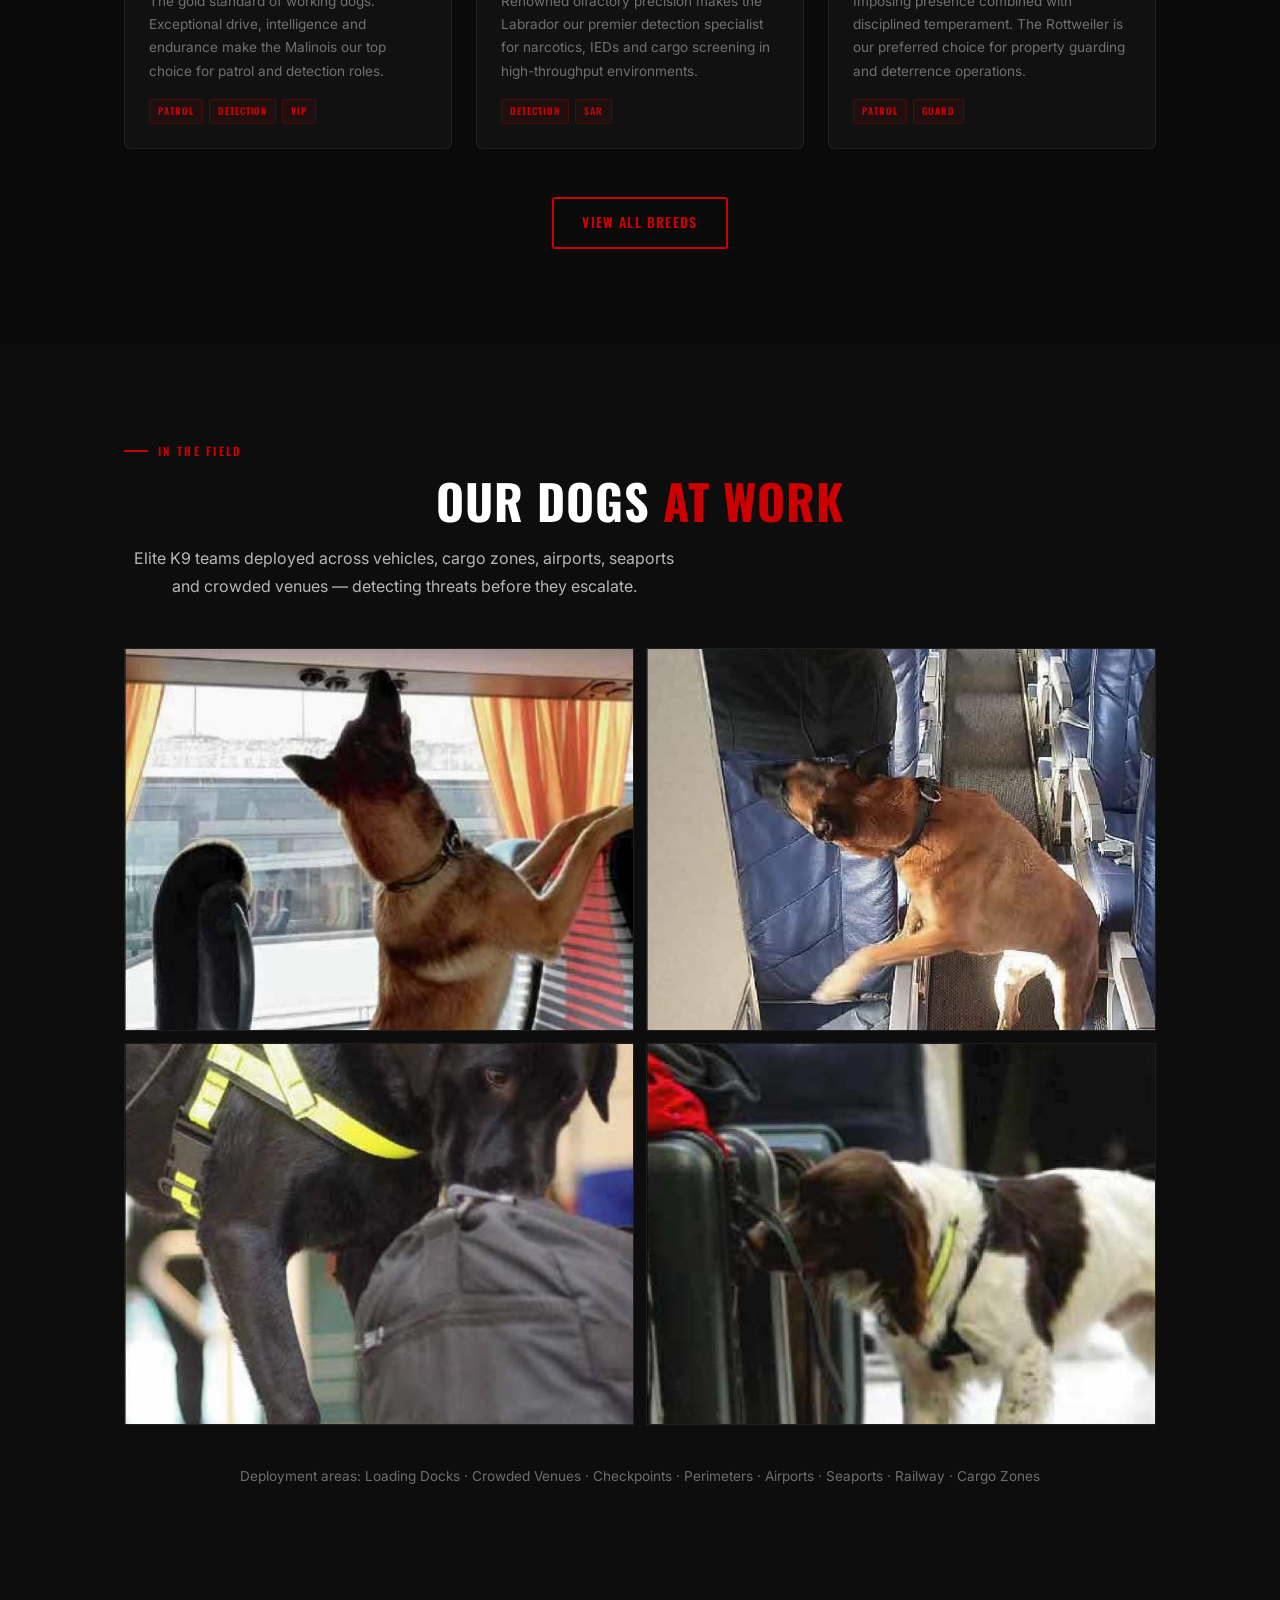
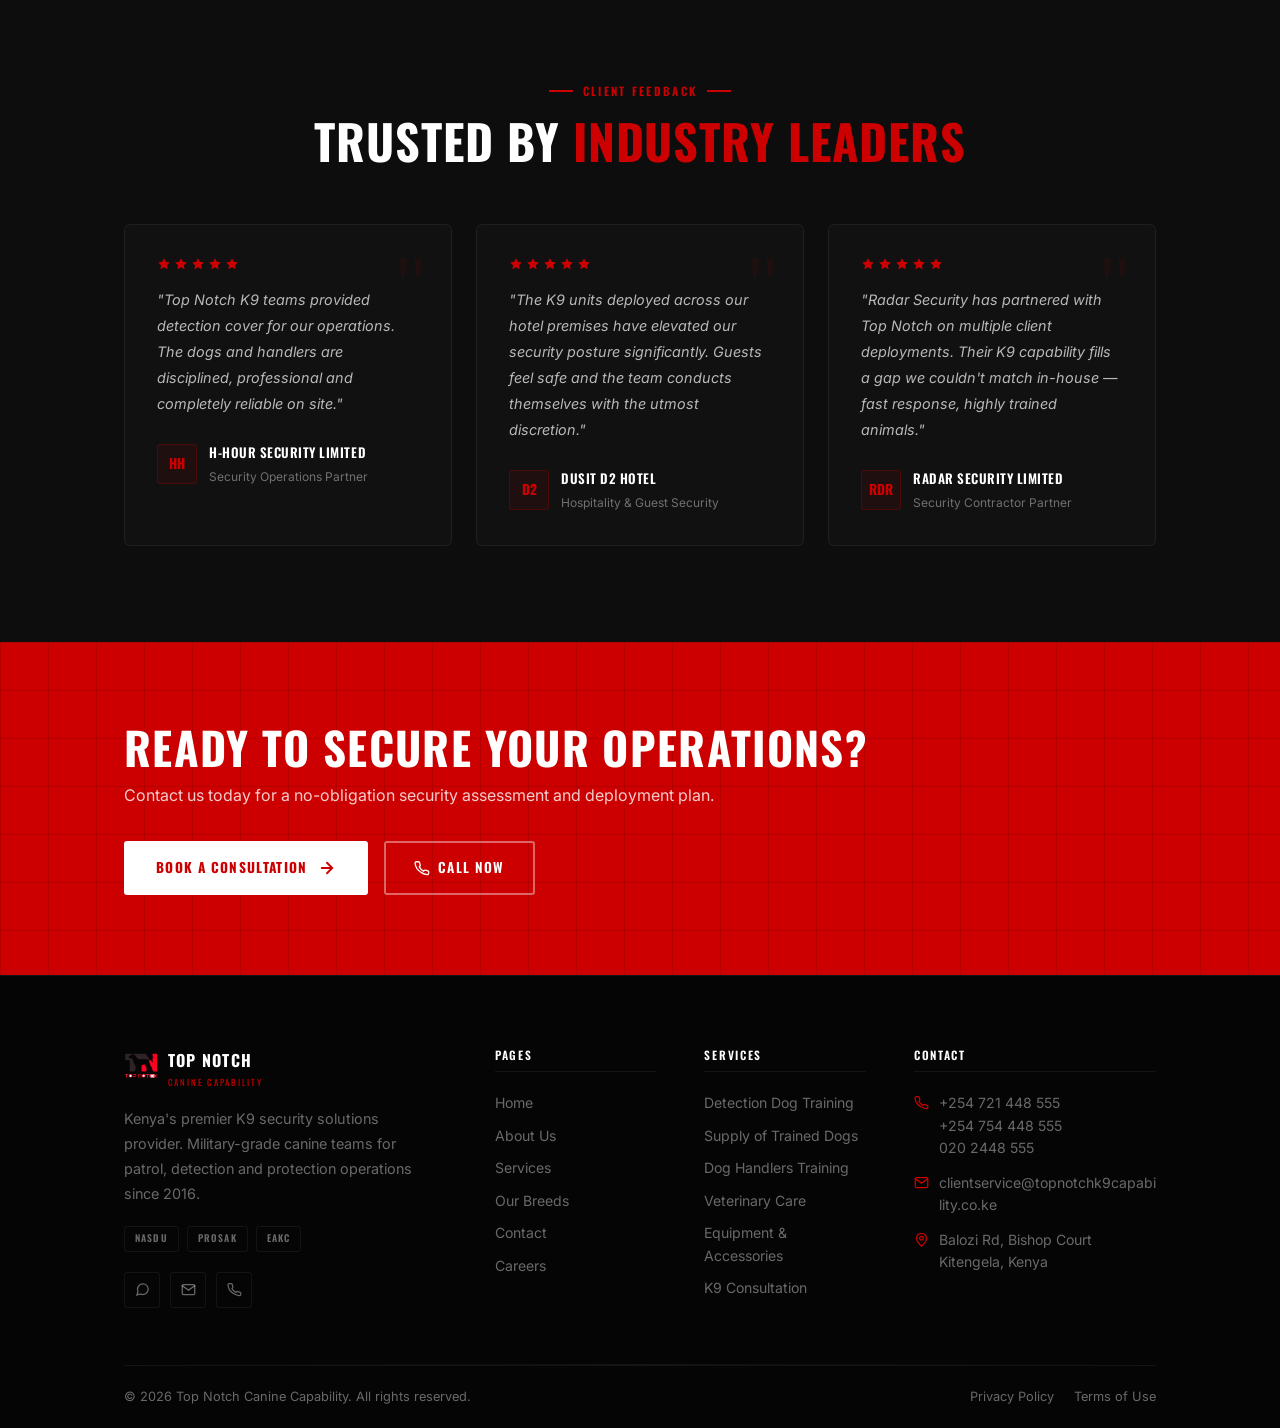
==== commit 20b062fc: "Add parallax band between Why-Us and Breeds sections Full-bleed action shot (action-malinois-handler" ====
--- a/index.html
+++ b/index.html
@@ -887,6 +887,23 @@
 </section>
 
 
+<!-- ═══ PARALLAX BAND ══════════════════════════ -->
+<div class="parallax-band" aria-hidden="true">
+  <div class="parallax-overlay">
+    <div class="container">
+      <div class="parallax-content reveal">
+        <p class="section-label">Deployed Across East Africa</p>
+        <h2>Where Duty Calls,<br>We Deliver.</h2>
+        <p>From Nairobi's industrial zones to Somalia's critical infrastructure — our K9 teams operate where precision matters most, around the clock.</p>
+        <div class="parallax-actions">
+          <a href="services.html" class="btn-primary">Our Operations</a>
+          <a href="contact.html" class="btn-outline">Get a Quote</a>
+        </div>
+      </div>
+    </div>
+  </div>
+</div>
+
 <!-- ═══ BREEDS ════════════════════════════════ -->
 <section id="breeds-preview" aria-label="Working dog breeds">
   <div class="container">
--- a/css/style.css
+++ b/css/style.css
@@ -1039,3 +1039,44 @@
 @media (max-width: 768px) { .faq-grid { grid-template-columns: 1fr; } #faq { padding: 64px 0; } }
 @media (max-width: 480px) { #faq { padding: 48px 0; } .faq-question { padding: 16px 18px; } .faq-answer { padding: 12px 18px 16px; } }
 @keyframes spin { to { transform: rotate(360deg); } }
+
+/* ── PARALLAX BAND ────────────────────────────── */
+.parallax-band {
+  background-image: url('../images/action-malinois-handler.jpg');
+  background-size: cover;
+  background-position: center 30%;
+  background-attachment: fixed;
+  min-height: 460px;
+  position: relative;
+  display: flex;
+  align-items: center;
+}
+.parallax-overlay {
+  position: absolute;
+  inset: 0;
+  background: linear-gradient(135deg, rgba(10,10,10,0.9) 0%, rgba(204,0,0,0.2) 100%);
+  display: flex;
+  align-items: center;
+  width: 100%;
+}
+.parallax-content {
+  max-width: 600px;
+  padding: 5rem 0;
+}
+.parallax-content .section-label { color: rgba(255,255,255,0.6); }
+.parallax-content h2 {
+  font-family: var(--font-heading);
+  font-size: clamp(2rem, 5vw, 3.4rem);
+  font-weight: 700;
+  text-transform: uppercase;
+  letter-spacing: 0.03em;
+  color: var(--white);
+  margin: 12px 0 16px;
+  line-height: 1.1;
+}
+.parallax-content p { color: rgba(255,255,255,0.7); margin-bottom: 2rem; }
+.parallax-actions { display: flex; gap: 1rem; flex-wrap: wrap; }
+@media (max-width: 768px) {
+  .parallax-band { background-attachment: scroll; min-height: 380px; }
+  .parallax-content { padding: 4rem 0; }
+}
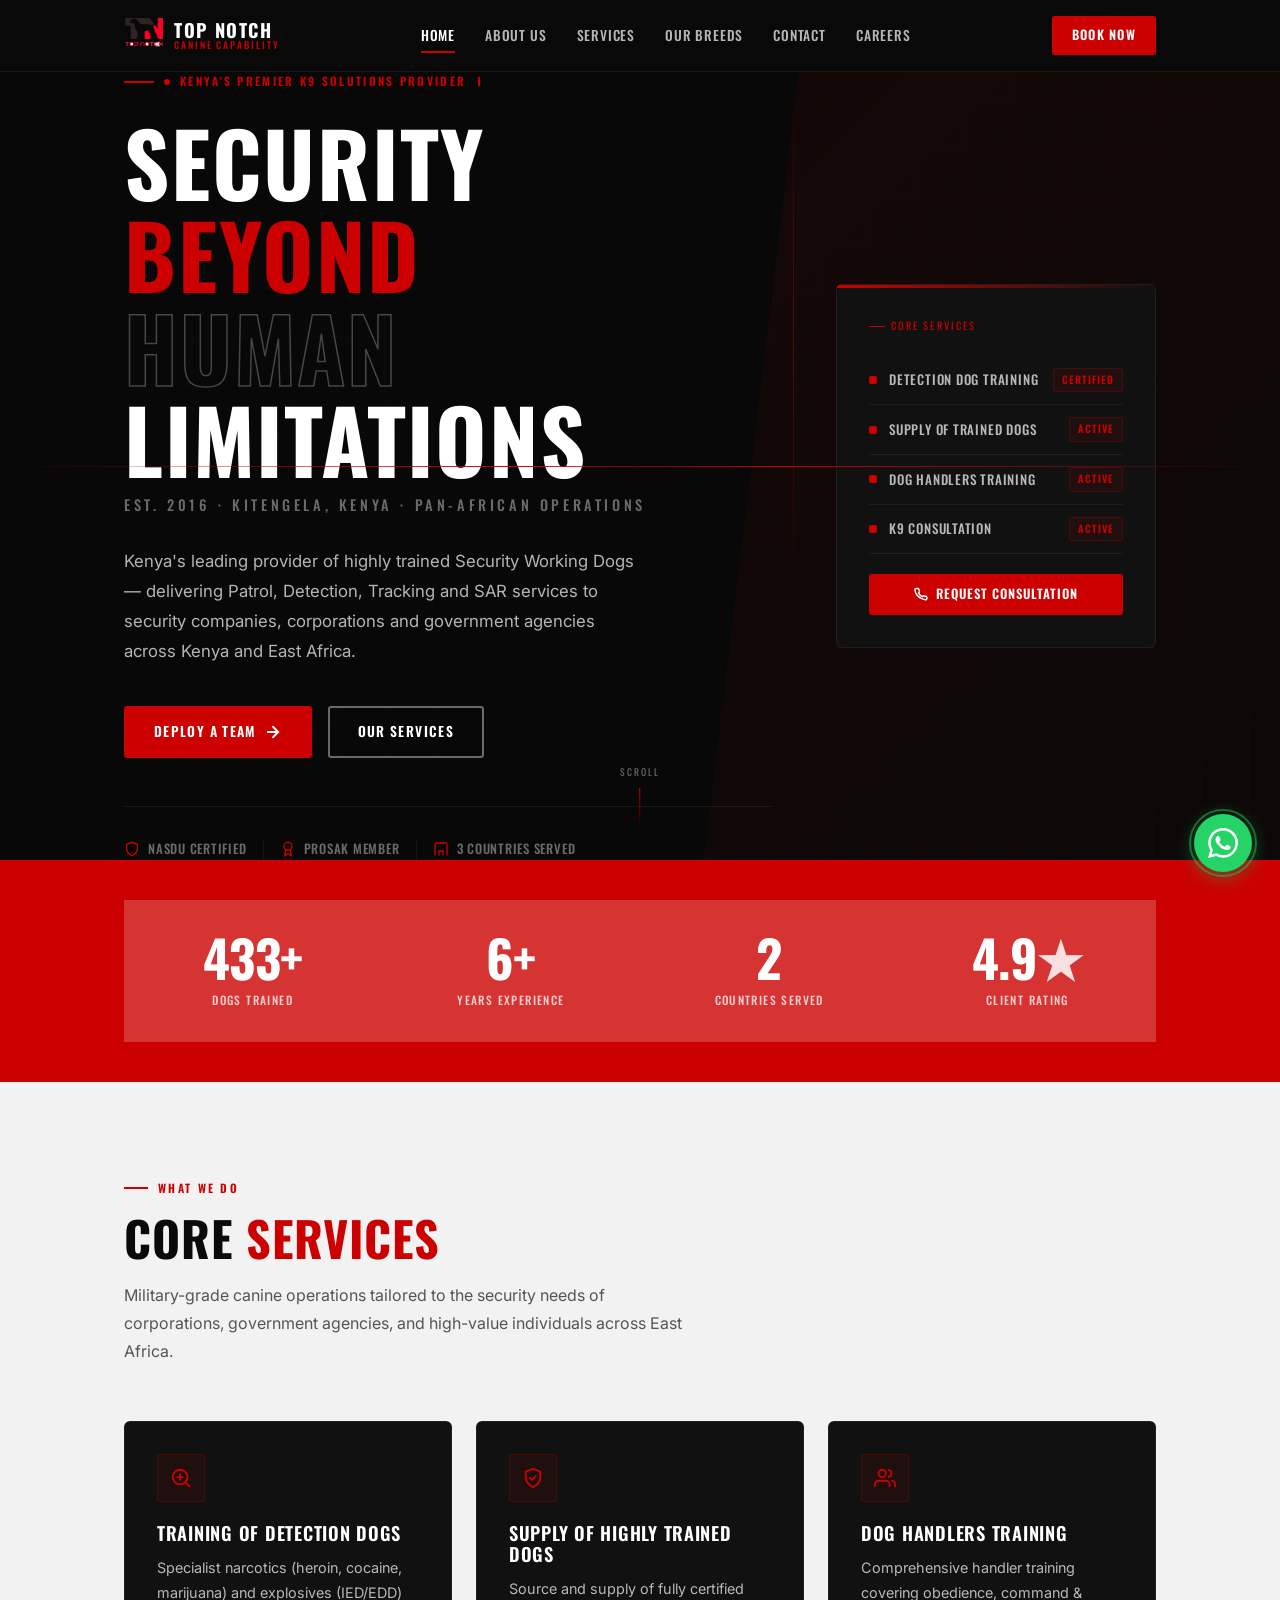
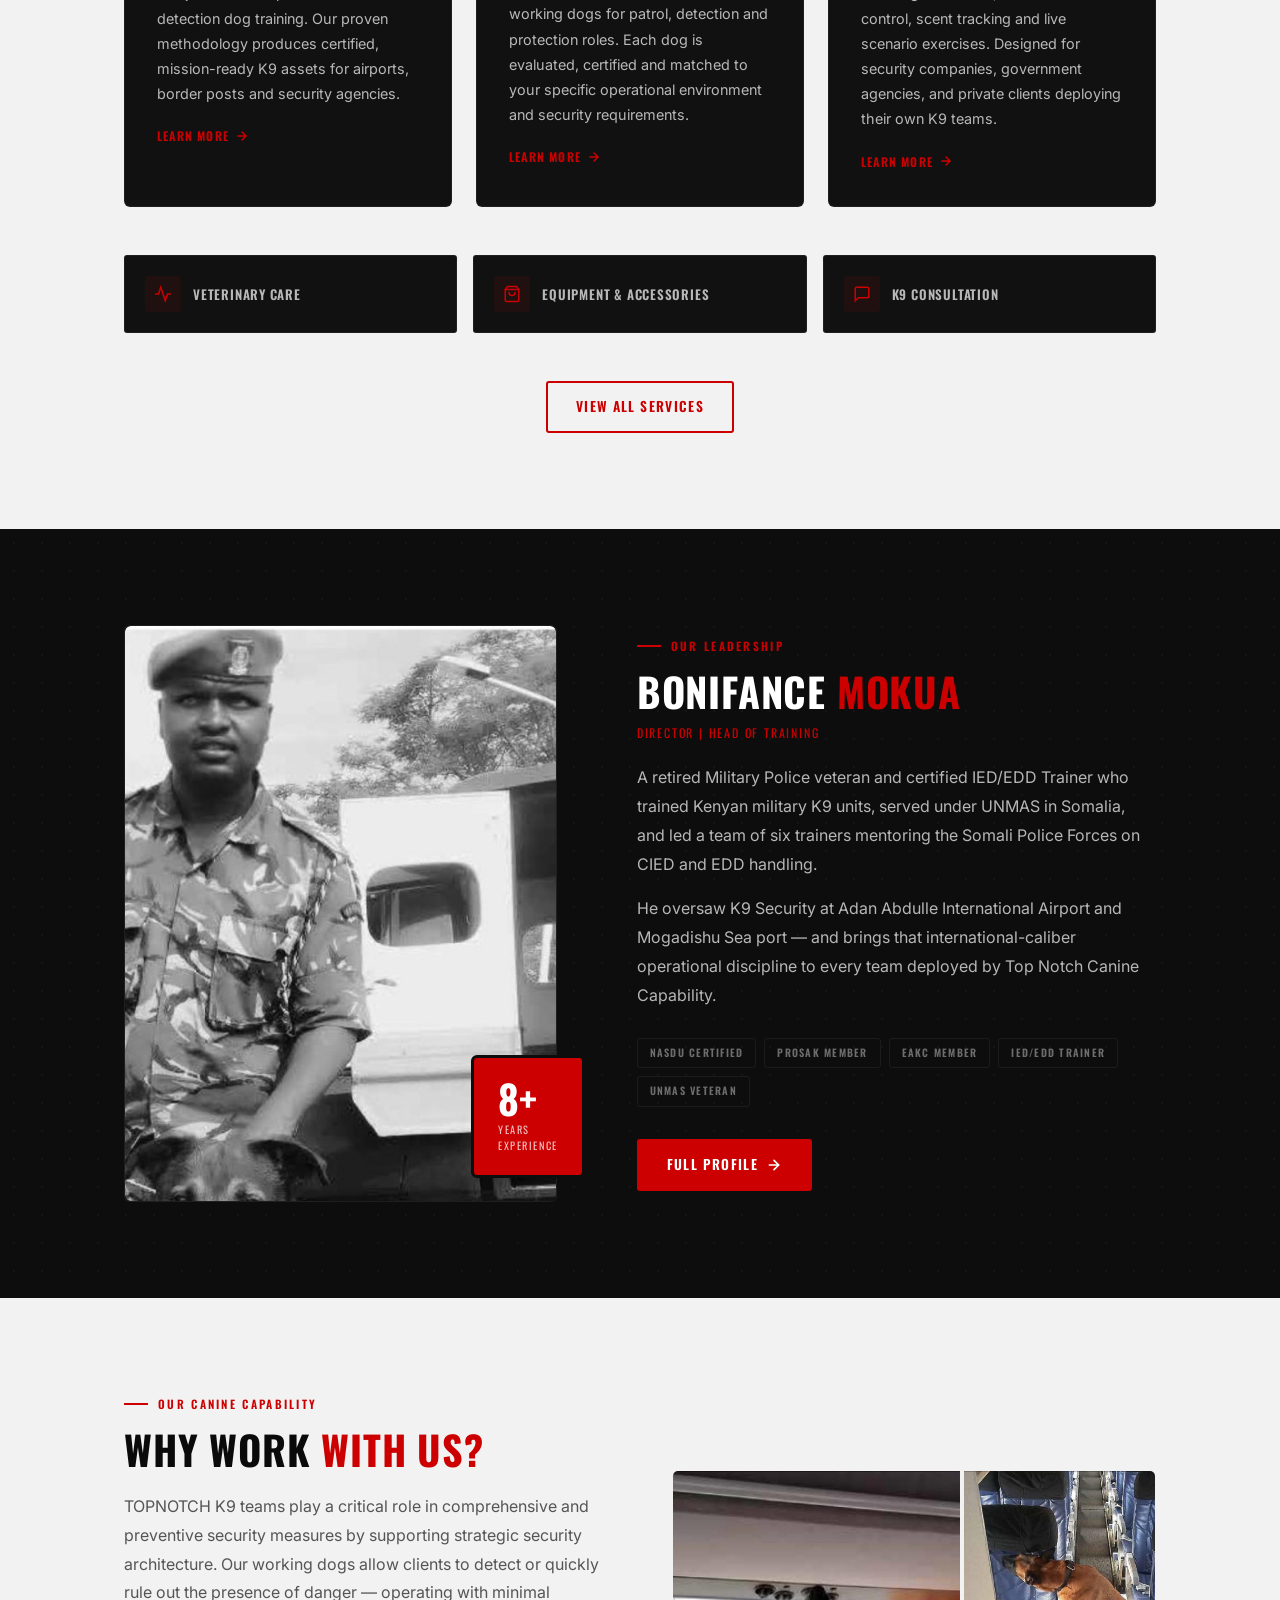
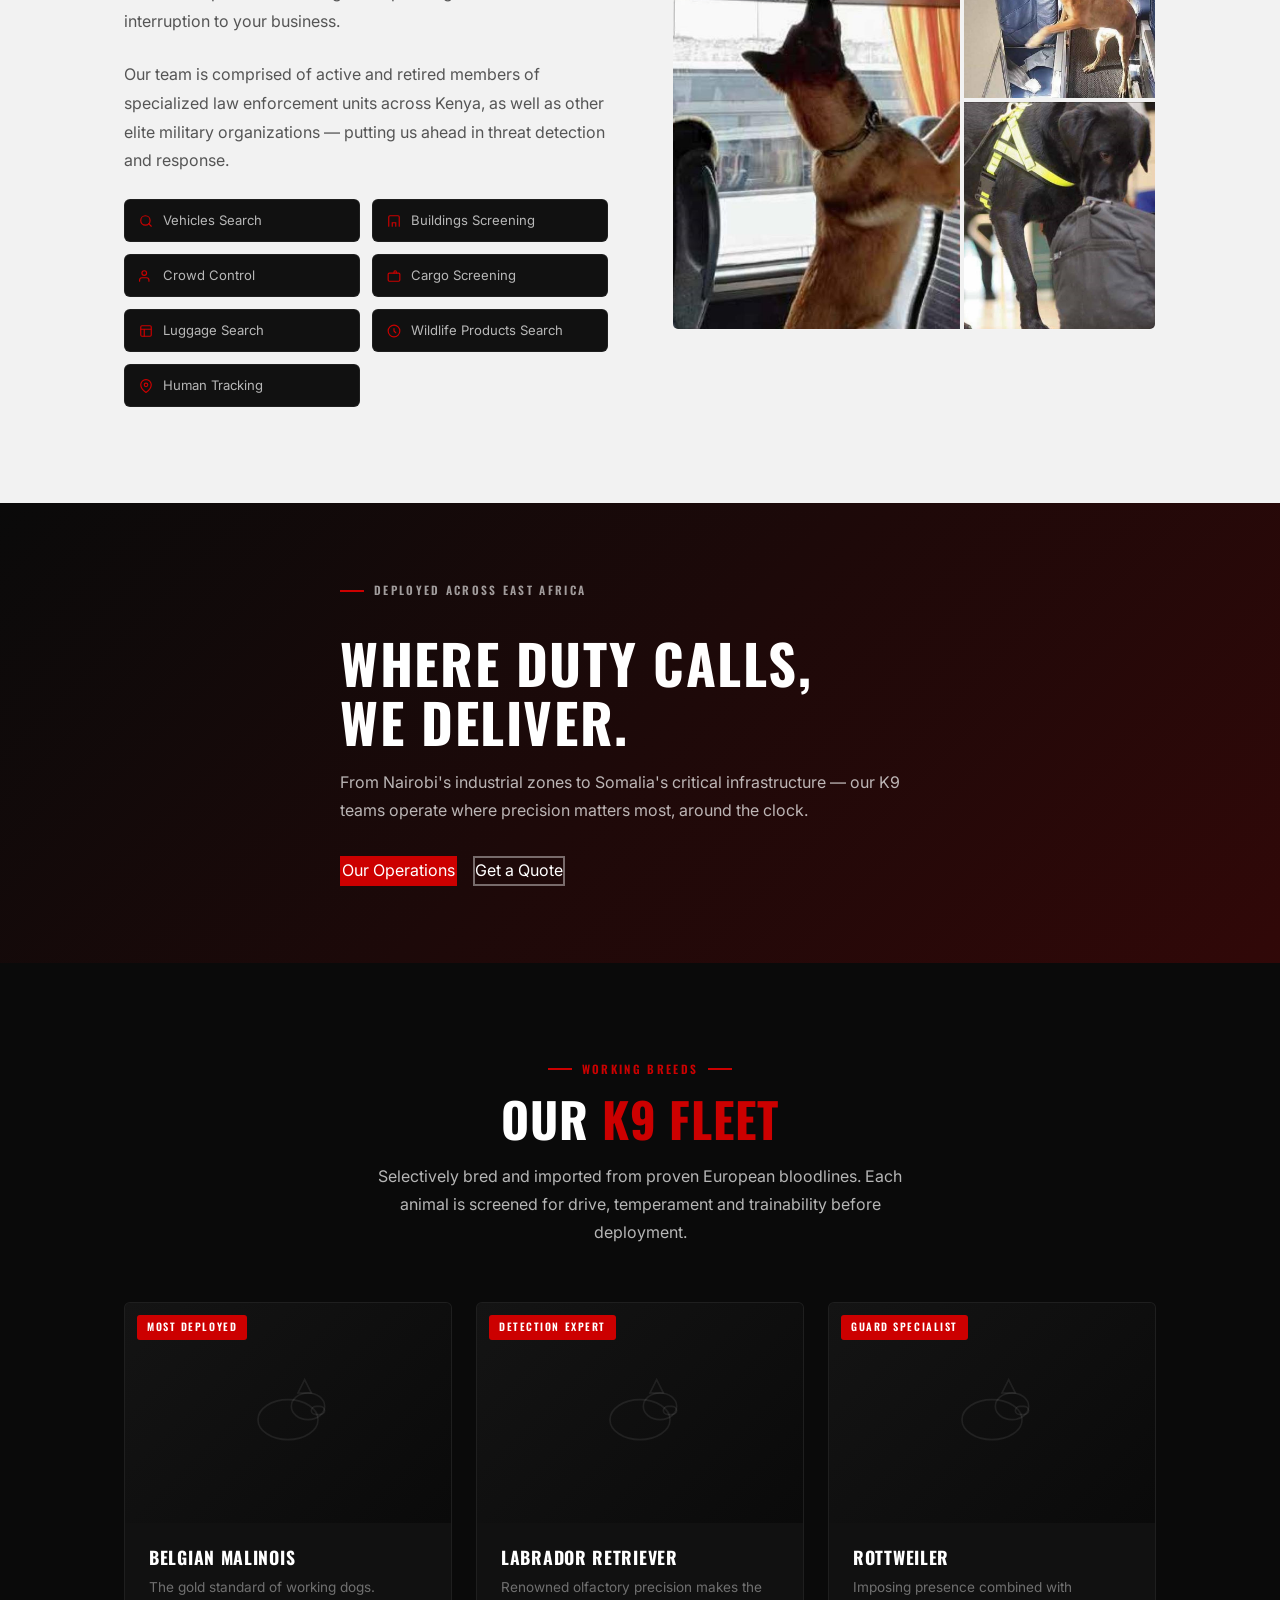
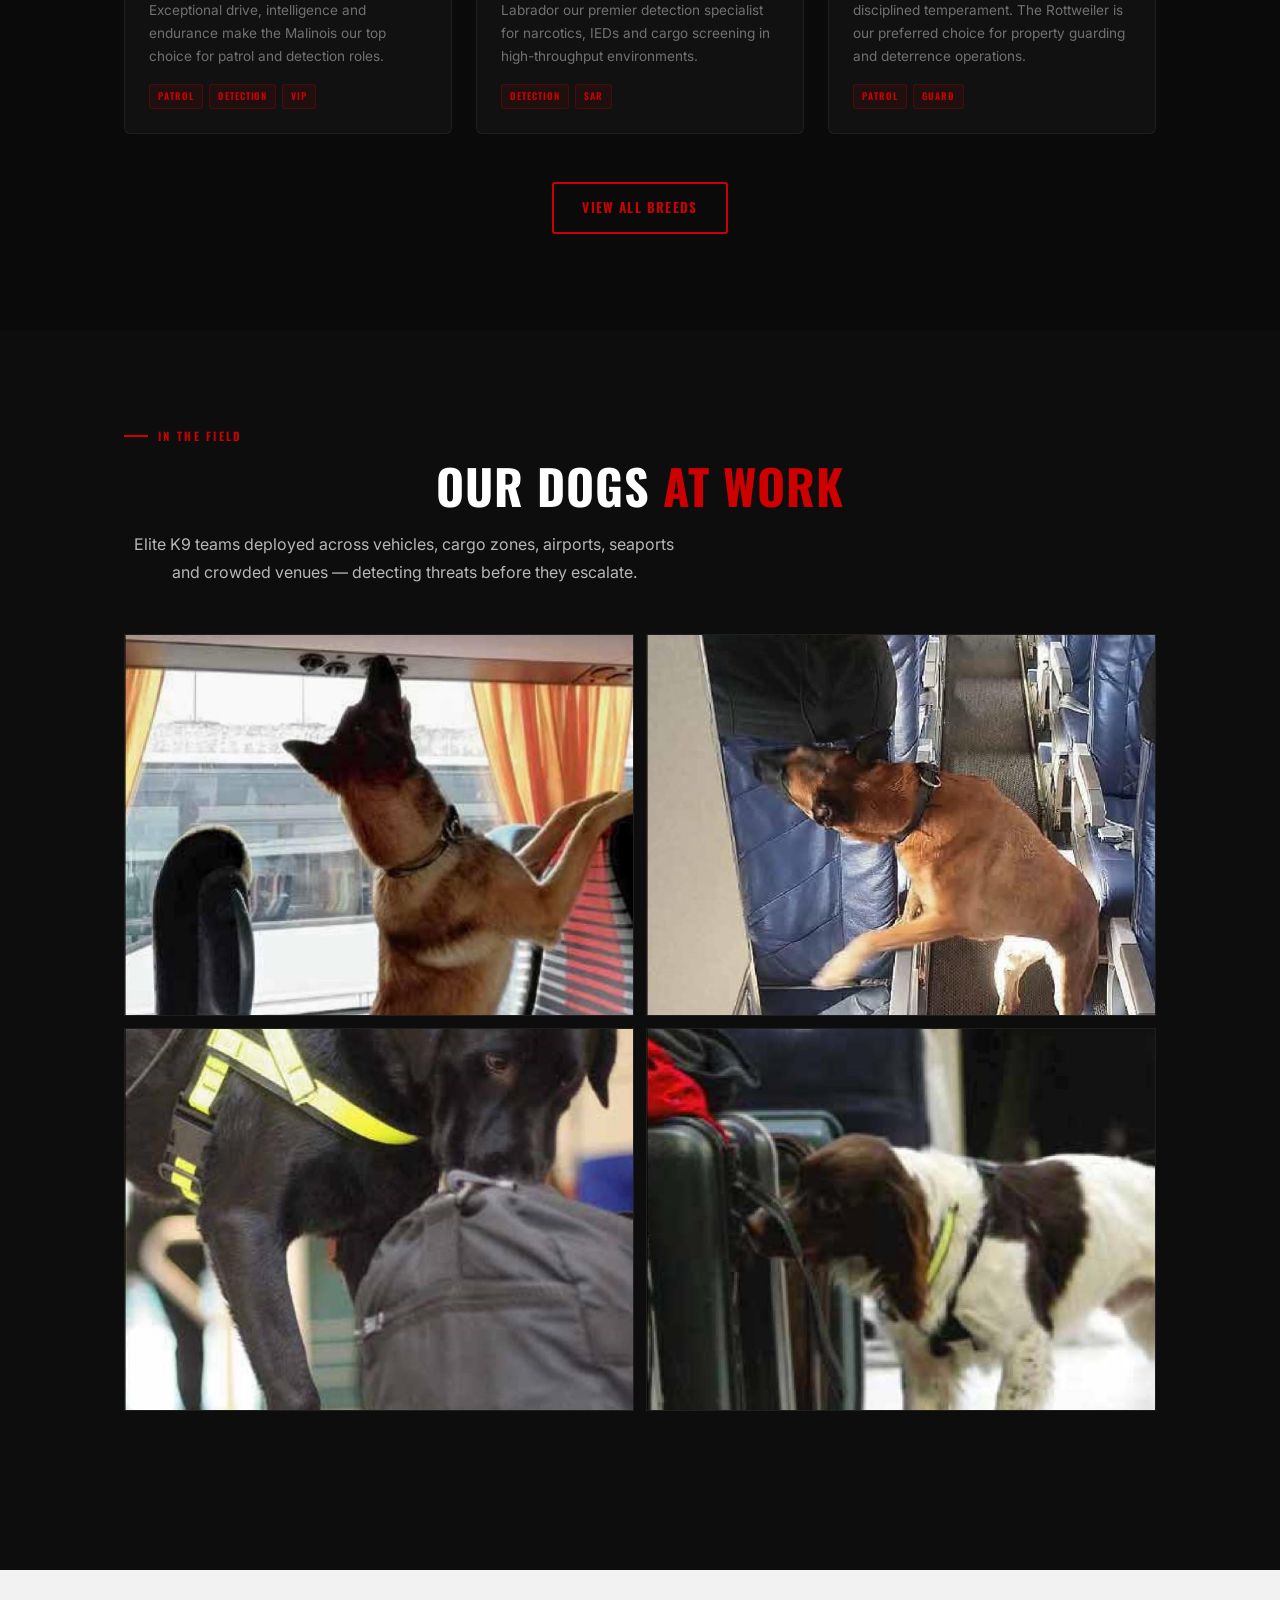
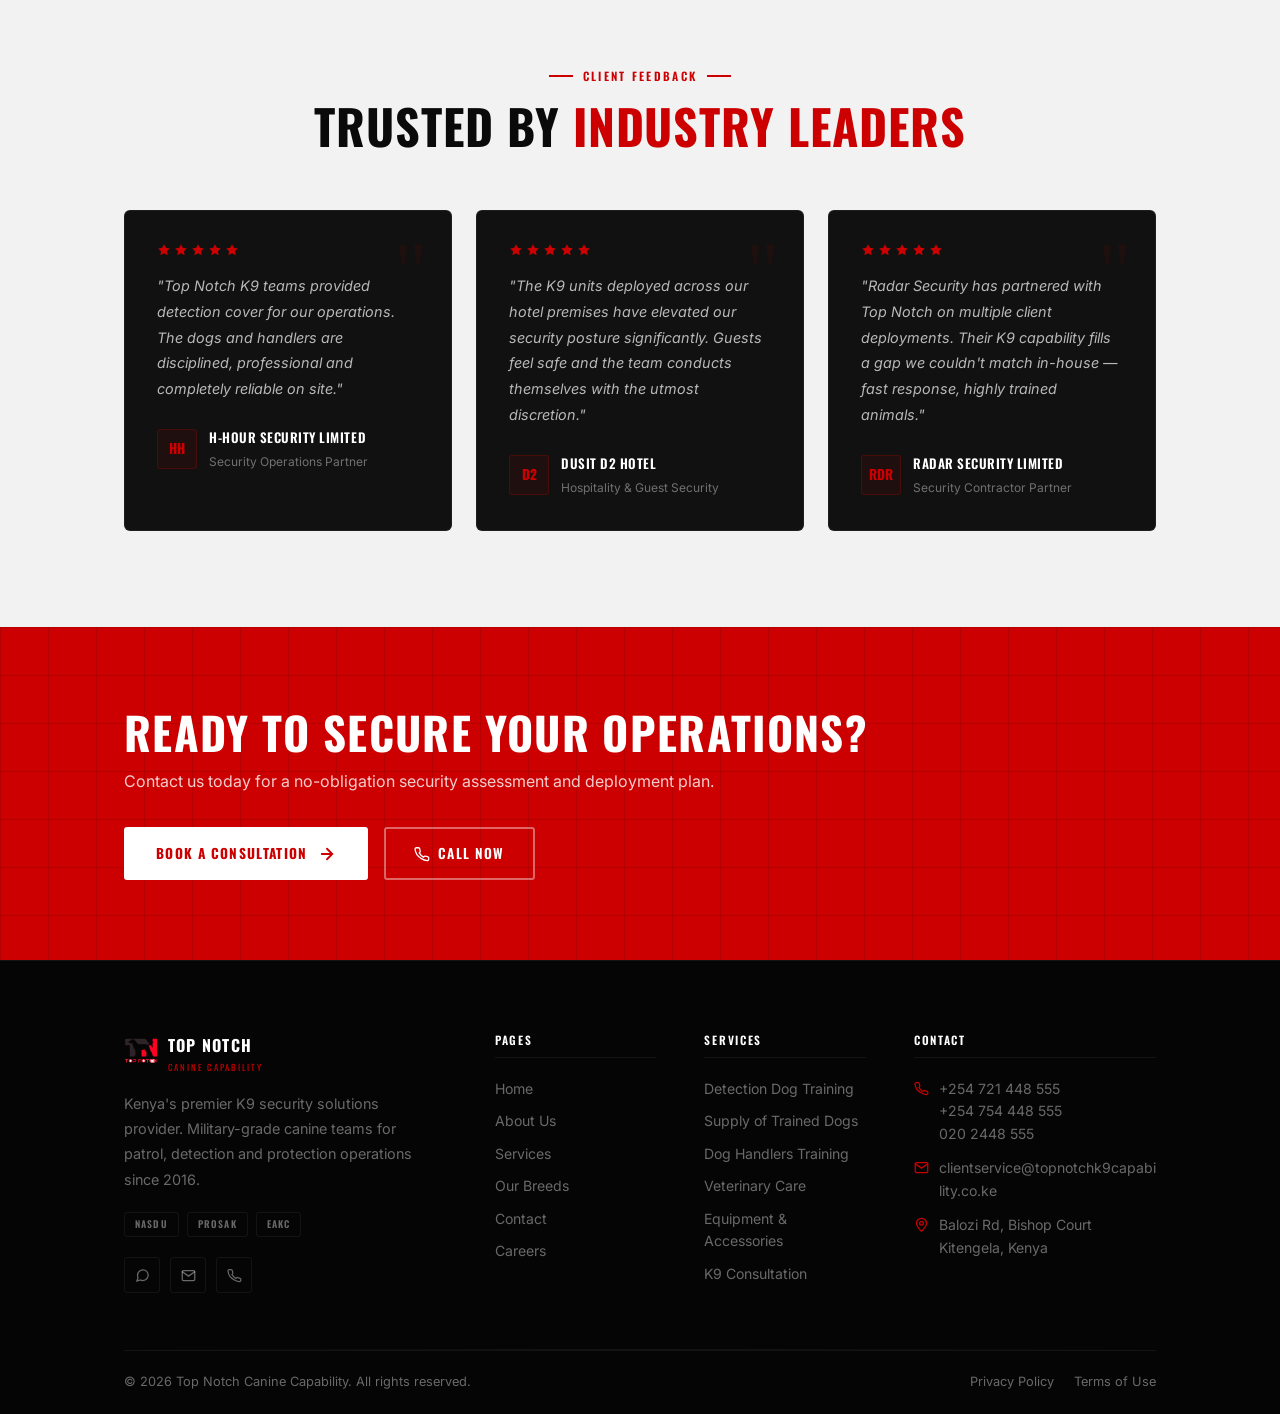
==== commit 960402b6: "style: apply SafeLane-style red/white/black color balance to homepage - Stats bar: dark card → solid" ====
--- a/index.html
+++ b/index.html
@@ -240,7 +240,11 @@
     }
 
     /* Services section */
-    #services { padding: 96px 0; background: var(--bg); }
+    #services { padding: 96px 0; background: #F2F2F2; }
+    #services .section-title { color: #0A0A0A; }
+    #services .section-title span { color: var(--red); }
+    #services .section-desc { color: #555; }
+    #services .section-label { color: var(--red); }
     .services-grid { display: grid; grid-template-columns: repeat(3, 1fr); gap: 24px; margin-bottom: 48px; }
     .services-secondary {
       display: grid; grid-template-columns: repeat(3, 1fr); gap: 16px;
@@ -356,7 +360,9 @@
     }
 
     /* Testimonials */
-    #testimonials { padding: 96px 0; background: var(--bg-alt); }
+    #testimonials { padding: 96px 0; background: #F2F2F2; }
+    #testimonials .section-title { color: #0A0A0A; }
+    #testimonials .section-title span { color: var(--red); }
     .testi-grid { display: grid; grid-template-columns: repeat(3, 1fr); gap: 24px; }
     .testi-card {
       background: var(--bg-card);
@@ -830,10 +836,11 @@
 <!-- ═══ WHY WORK WITH US ═══════════════════ -->
 <section id="why-us" aria-label="Why work with Top Notch Canine">
   <style>
-    #why-us { padding: 96px 0; }
+    #why-us { padding: 96px 0; background: #F2F2F2; }
     .why-grid { display: grid; grid-template-columns: 1fr 1fr; gap: 64px; align-items: center; }
-    .why-text h2 { font-size: clamp(1.8rem, 3.5vw, 2.5rem); margin: 8px 0 20px; }
-    .why-text p { color: var(--white-70); line-height: 1.8; margin-bottom: 24px; }
+    .why-text h2 { font-size: clamp(1.8rem, 3.5vw, 2.5rem); margin: 8px 0 20px; color: #0A0A0A; }
+    .why-text h2 span { color: var(--red); }
+    .why-text p:not(.section-label) { color: #555; line-height: 1.8; margin-bottom: 24px; }
     .why-caps { display: grid; grid-template-columns: 1fr 1fr; gap: 12px; }
     .why-cap { display: flex; align-items: center; gap: 10px; padding: 10px 14px; background: var(--bg-card); border: 1px solid var(--white-10); border-radius: 6px; font-size: 0.82rem; color: var(--white-70); }
     .why-cap svg { flex-shrink: 0; width: 14px; height: 14px; stroke: var(--red); }
--- a/css/style.css
+++ b/css/style.css
@@ -561,19 +561,19 @@
    STATS BAR
 ═══════════════════════════════════════════════ */
 .stats-bar {
-  background: var(--bg-card);
-  border-top: 1px solid var(--white-10);
-  border-bottom: 1px solid var(--white-10);
+  background: var(--red);
+  border-top: none;
+  border-bottom: none;
   padding: 40px 0;
 }
 .stats-grid {
   display: grid;
   grid-template-columns: repeat(4, 1fr);
   gap: 1px;
-  background: var(--white-10);
+  background: rgba(255,255,255,0.2);
 }
 .stat-item {
-  background: var(--bg-card);
+  background: transparent;
   padding: 32px 24px;
   text-align: center;
   position: relative;
@@ -586,14 +586,14 @@
   letter-spacing: -0.01em;
   line-height: 1;
 }
-.stat-number .suffix { color: var(--red); }
+.stat-number .suffix { color: rgba(255,255,255,0.85); }
 .stat-label {
   font-family: var(--font-heading);
   font-size: 0.72rem;
   font-weight: 500;
   letter-spacing: 0.12em;
   text-transform: uppercase;
-  color: var(--white-40);
+  color: rgba(255,255,255,0.75);
   margin-top: 8px;
 }
 
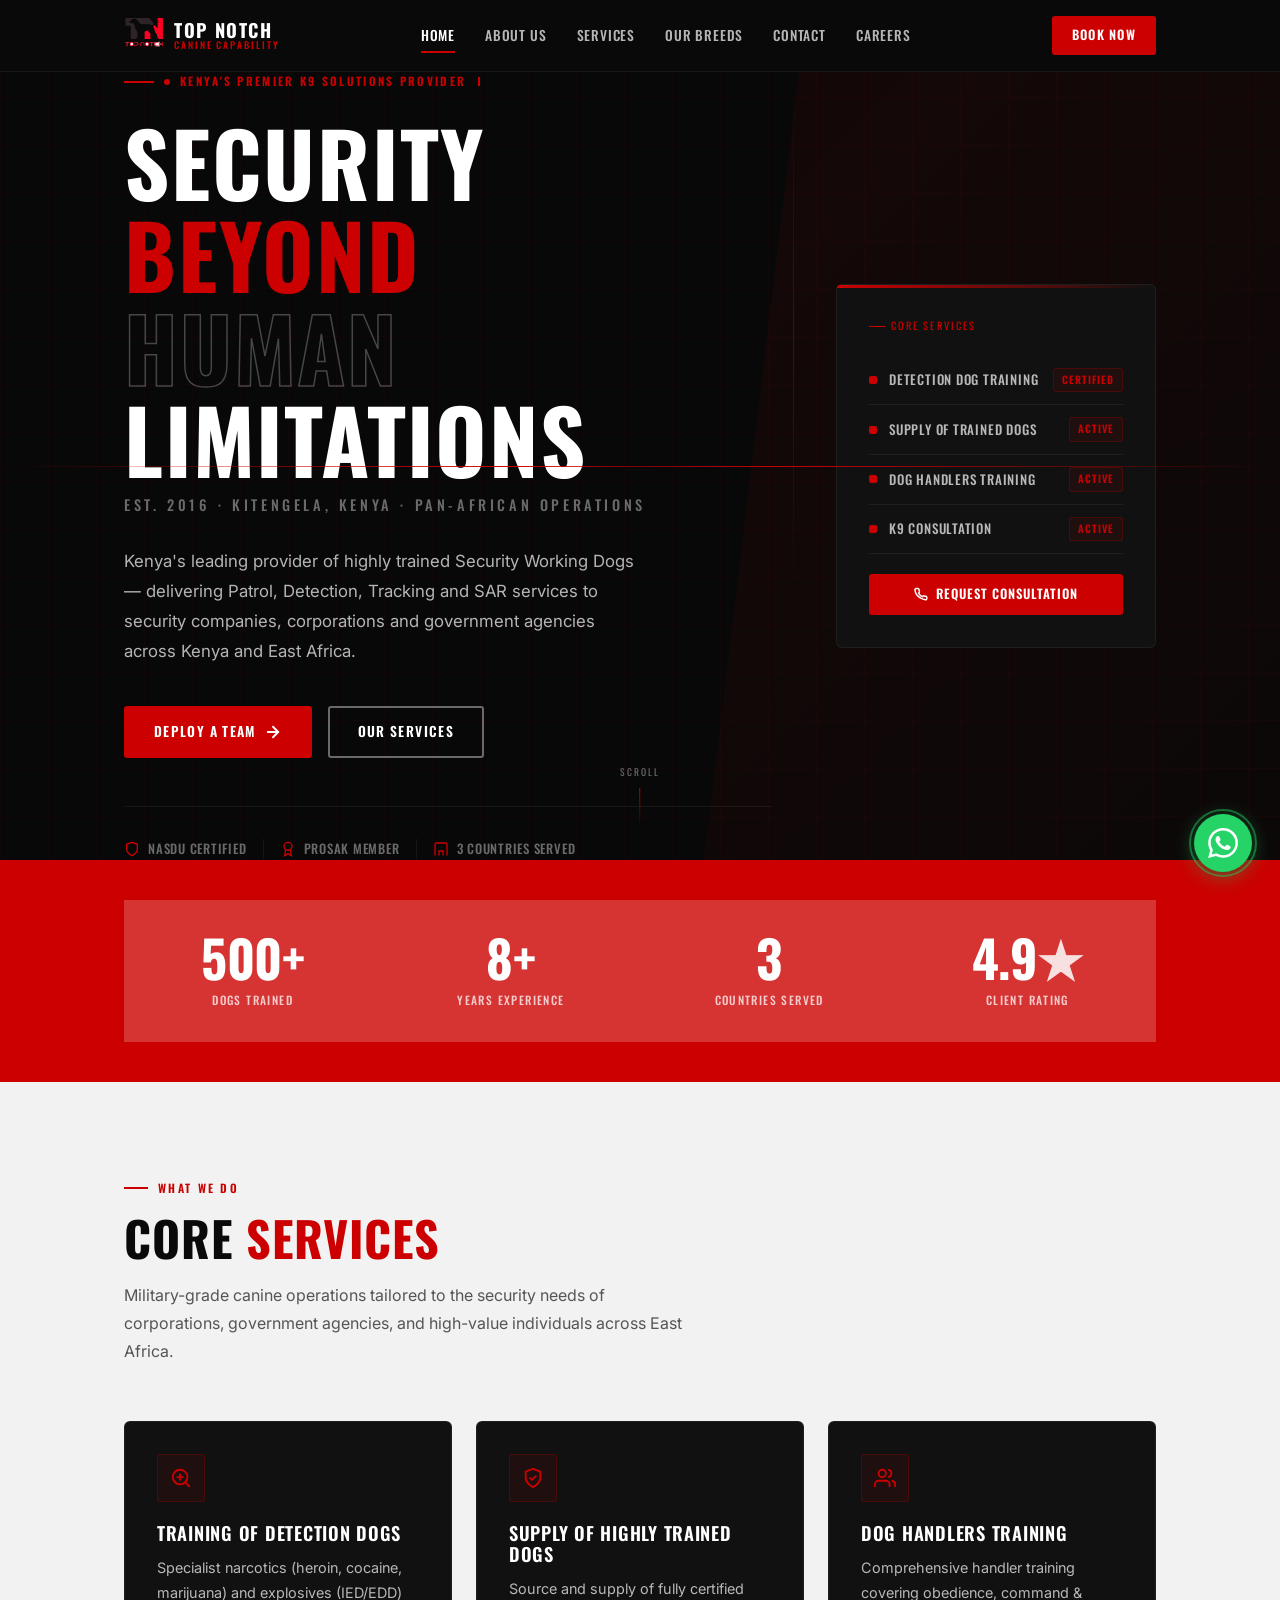
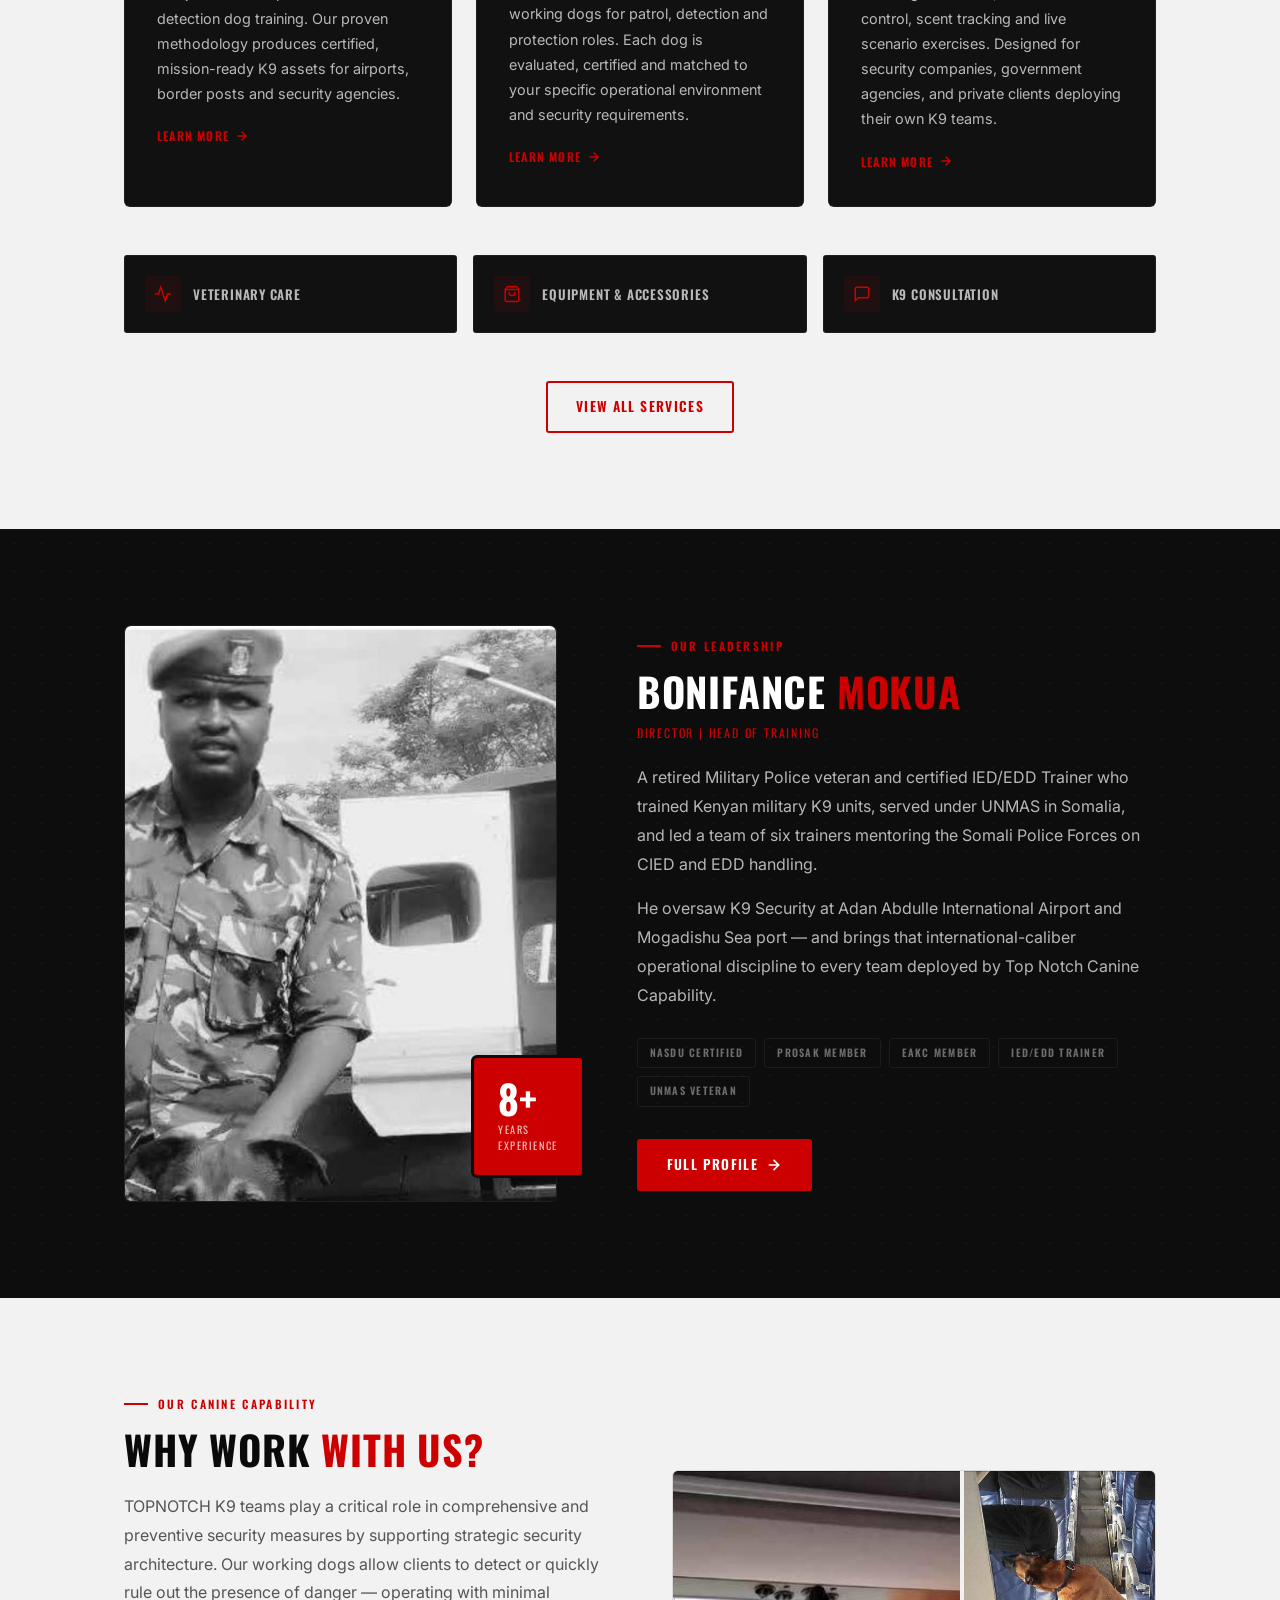
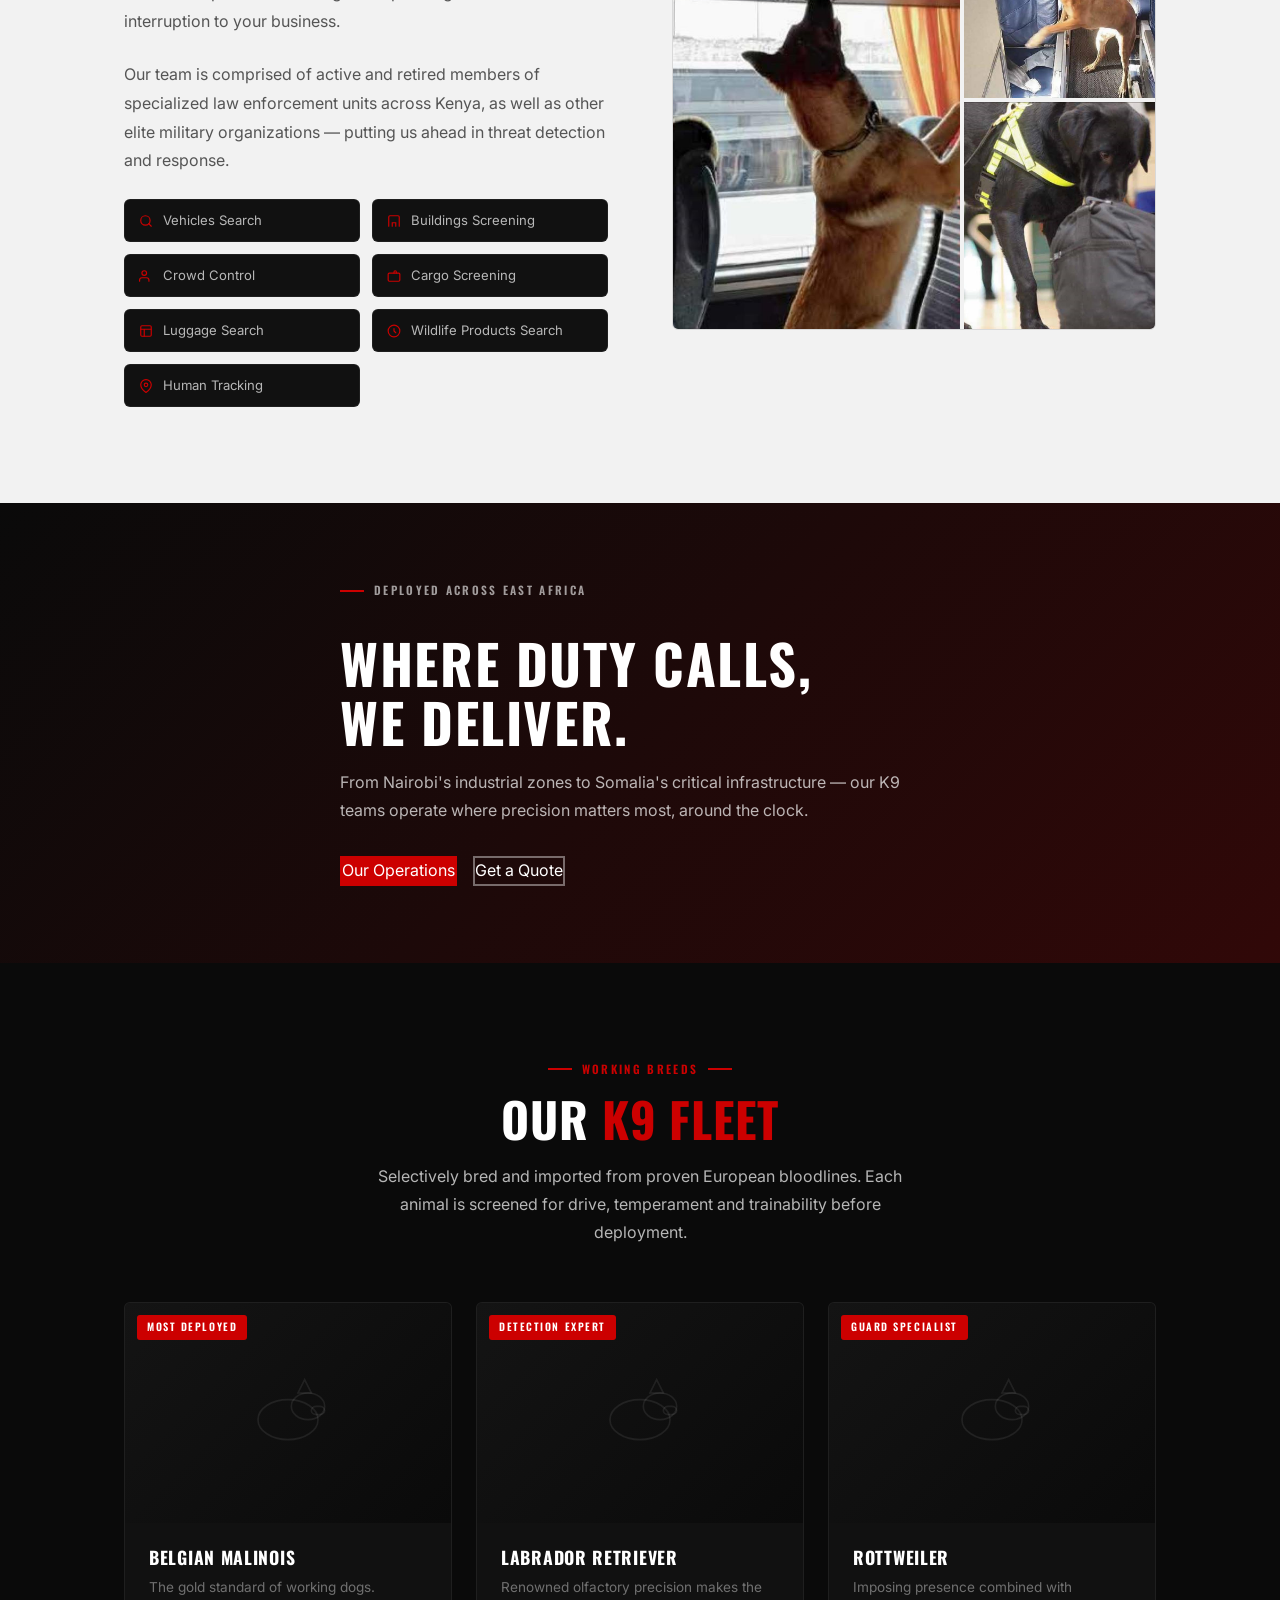
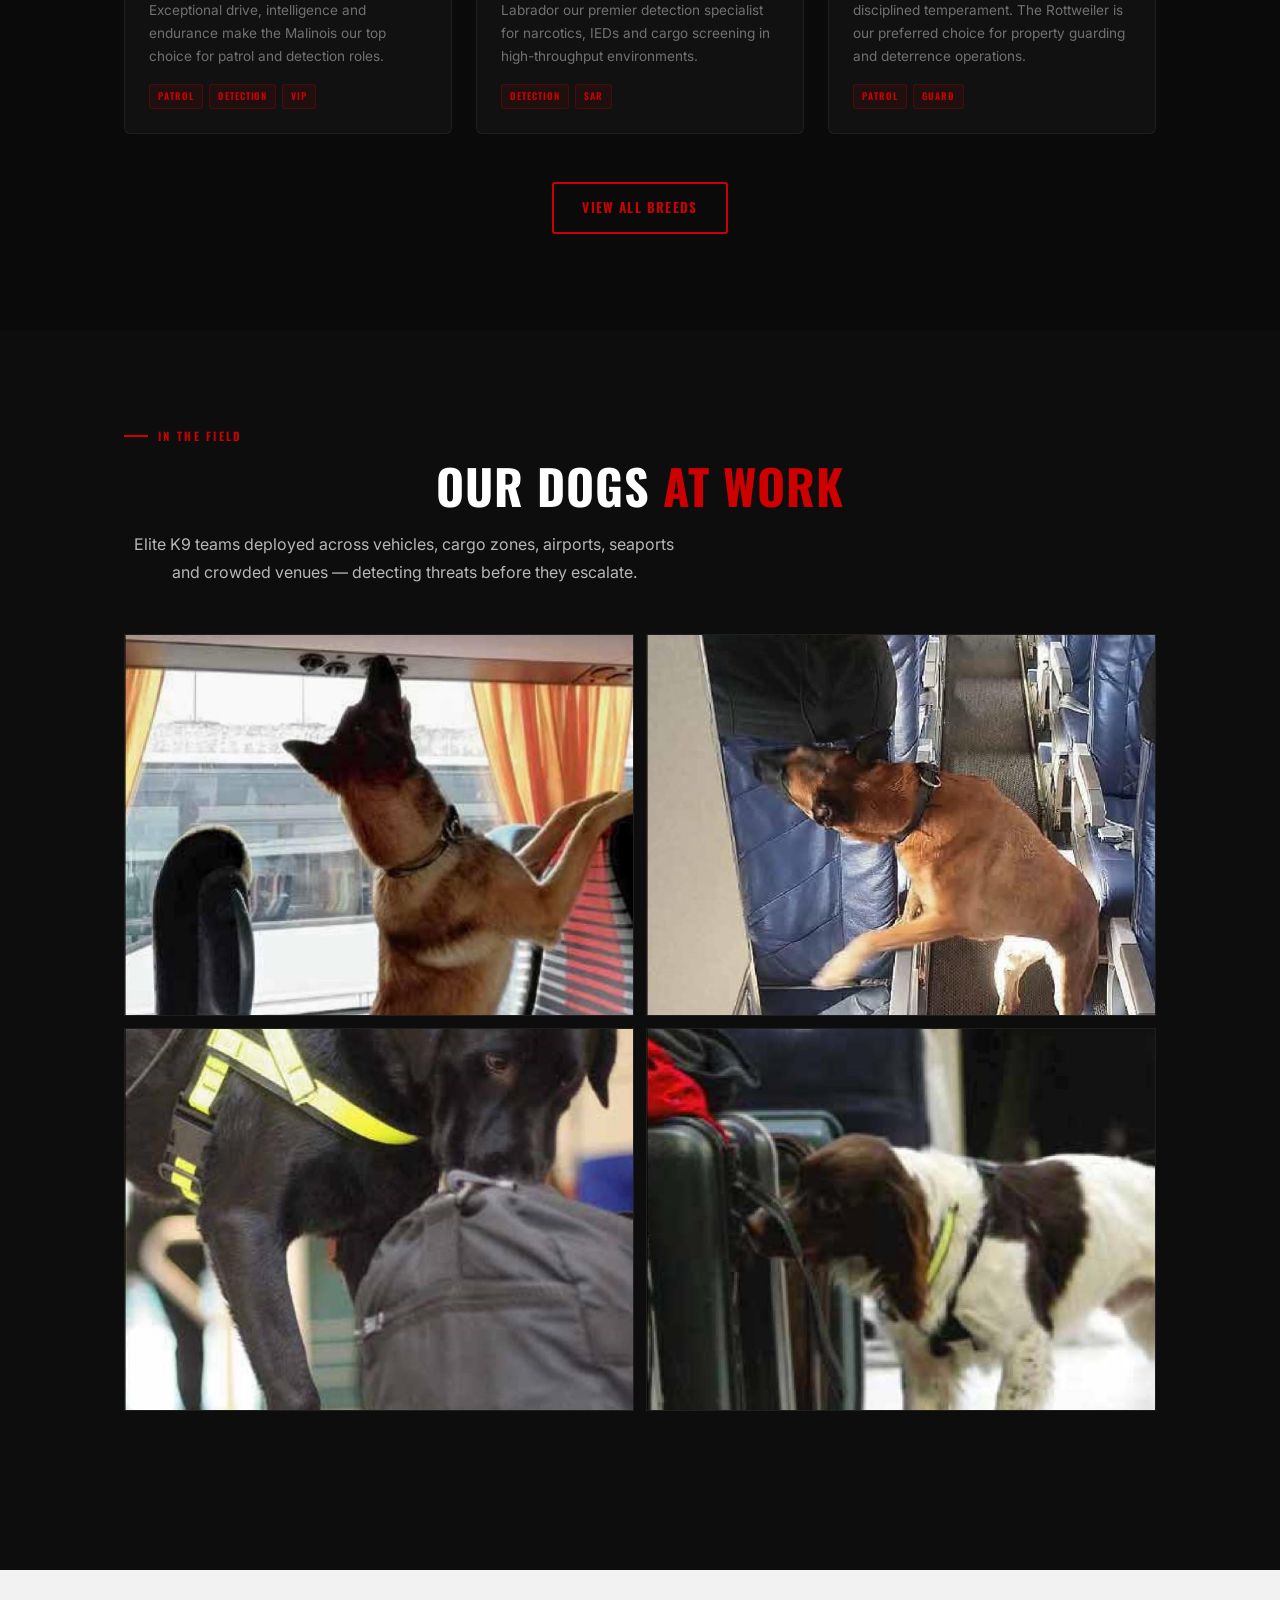
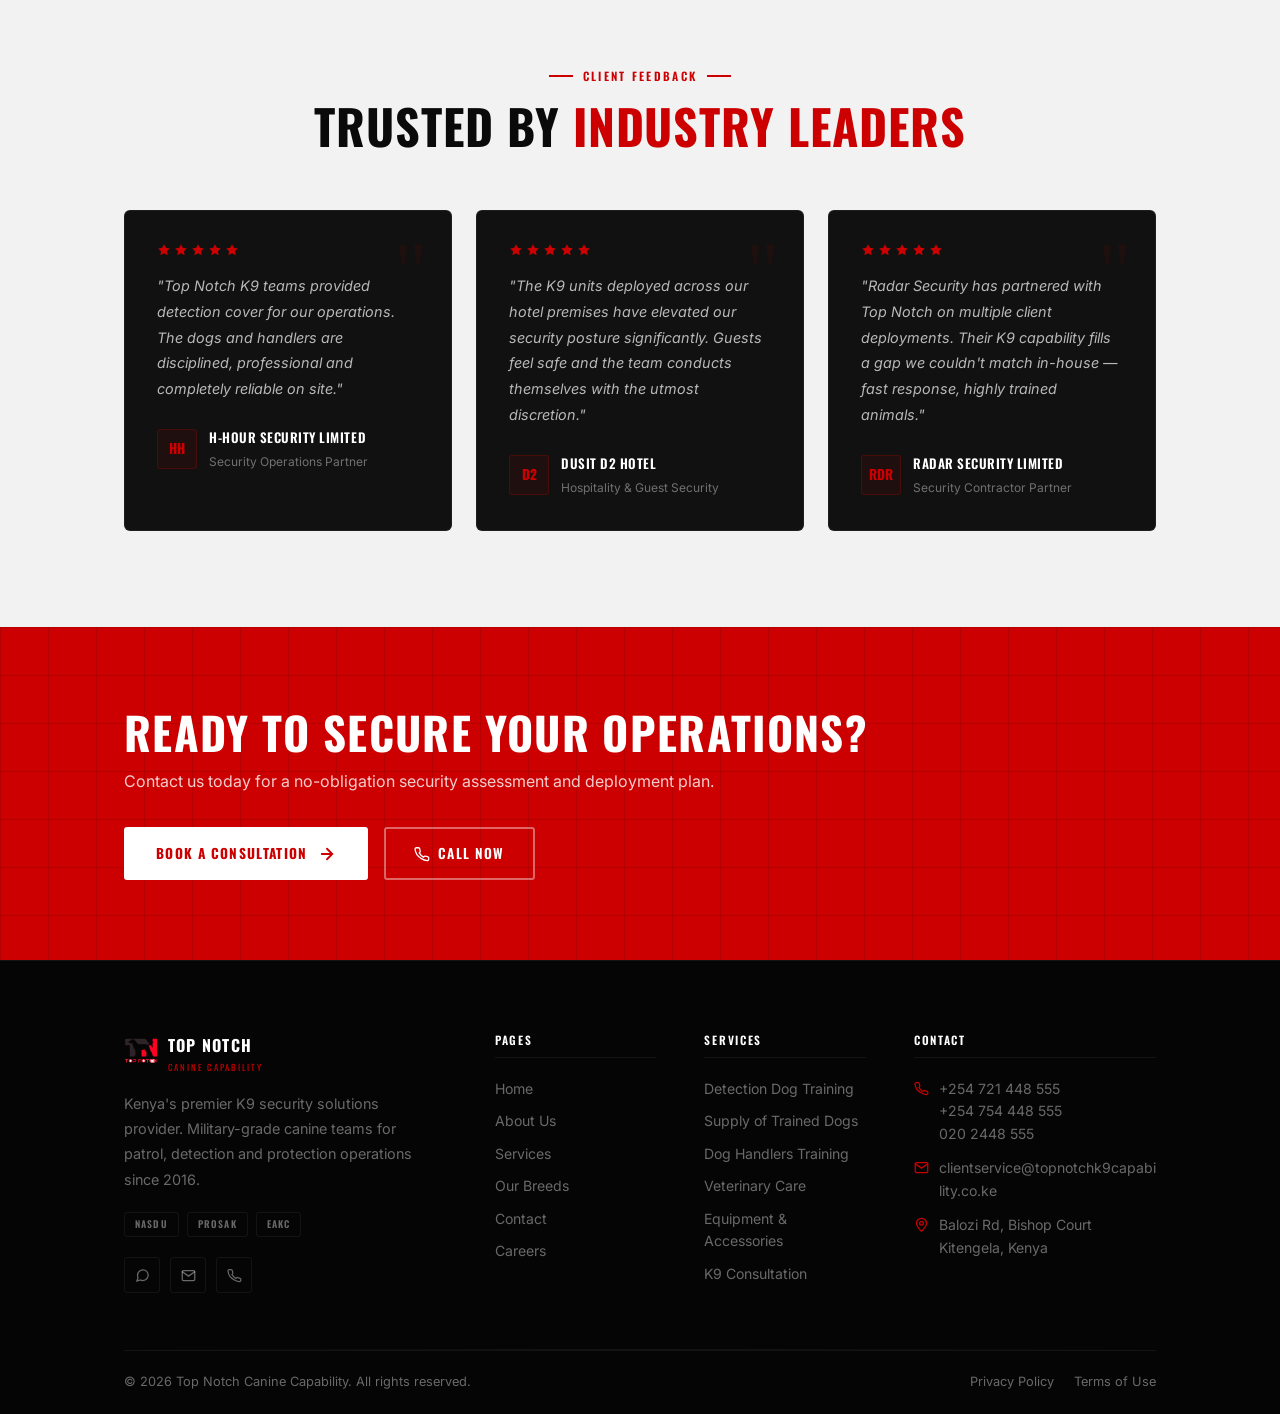
==== commit 415cd660: "fix: resolve white-on-white text and invisible border in theme - contact.html: fix .contact-info h3 " ====
--- a/index.html
+++ b/index.html
@@ -852,7 +852,7 @@
       height: 460px;
       border-radius: var(--radius-md);
       overflow: hidden;
-      border: 1px solid var(--white-10);
+      border: 1px solid rgba(0,0,0,0.1);
     }
     .why-img-box { overflow: hidden; }
     .why-img-box img { width: 100%; height: 100%; display: block; object-fit: cover; transition: transform 0.5s ease; }
--- a/css/style.css
+++ b/css/style.css
@@ -980,8 +980,11 @@
 ═══════════════════════════════════════════════ */
 #faq {
   padding: 96px 0;
-  background: var(--bg);
-}
+  background: #F2F2F2;
+}
+#faq .section-title { color: #0A0A0A; }
+#faq .section-title span { color: var(--red); }
+#faq .section-desc { color: #555; }
 .faq-grid {
   display: grid;
   grid-template-columns: 1fr 1fr;
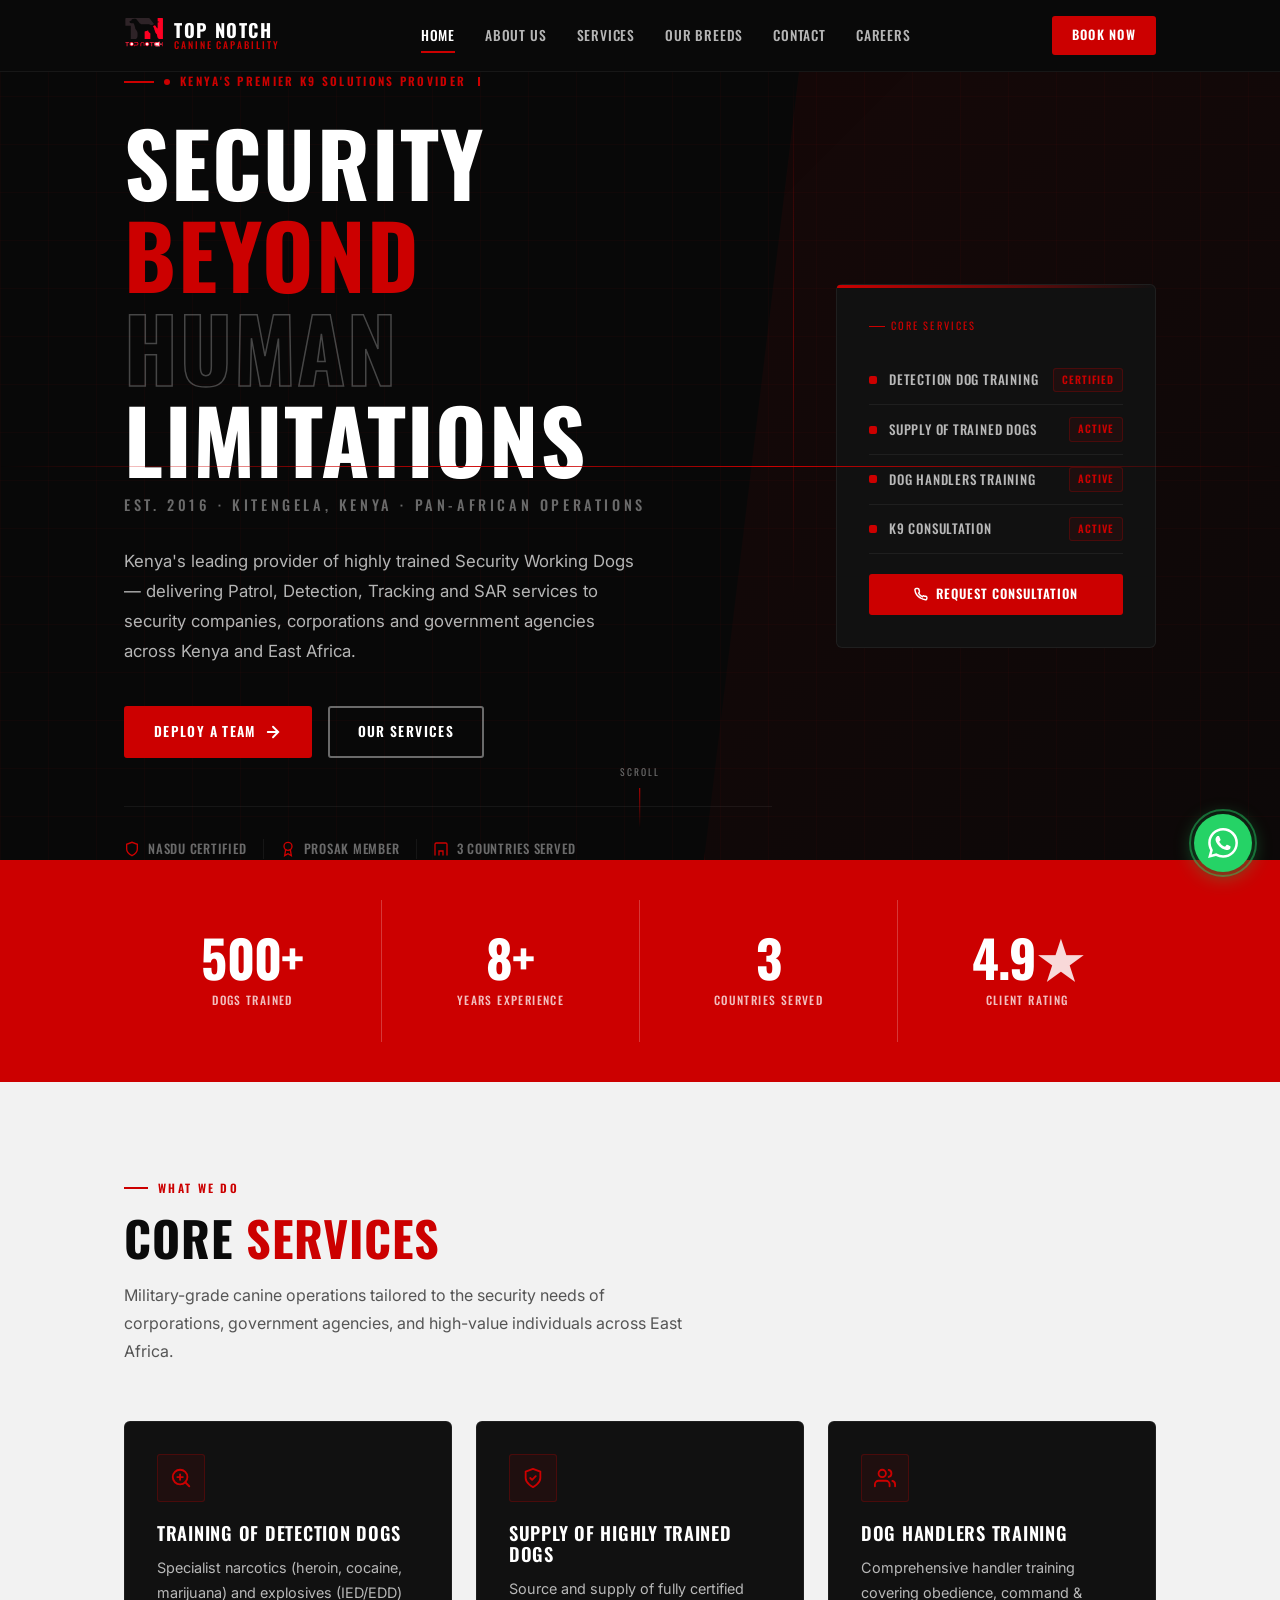
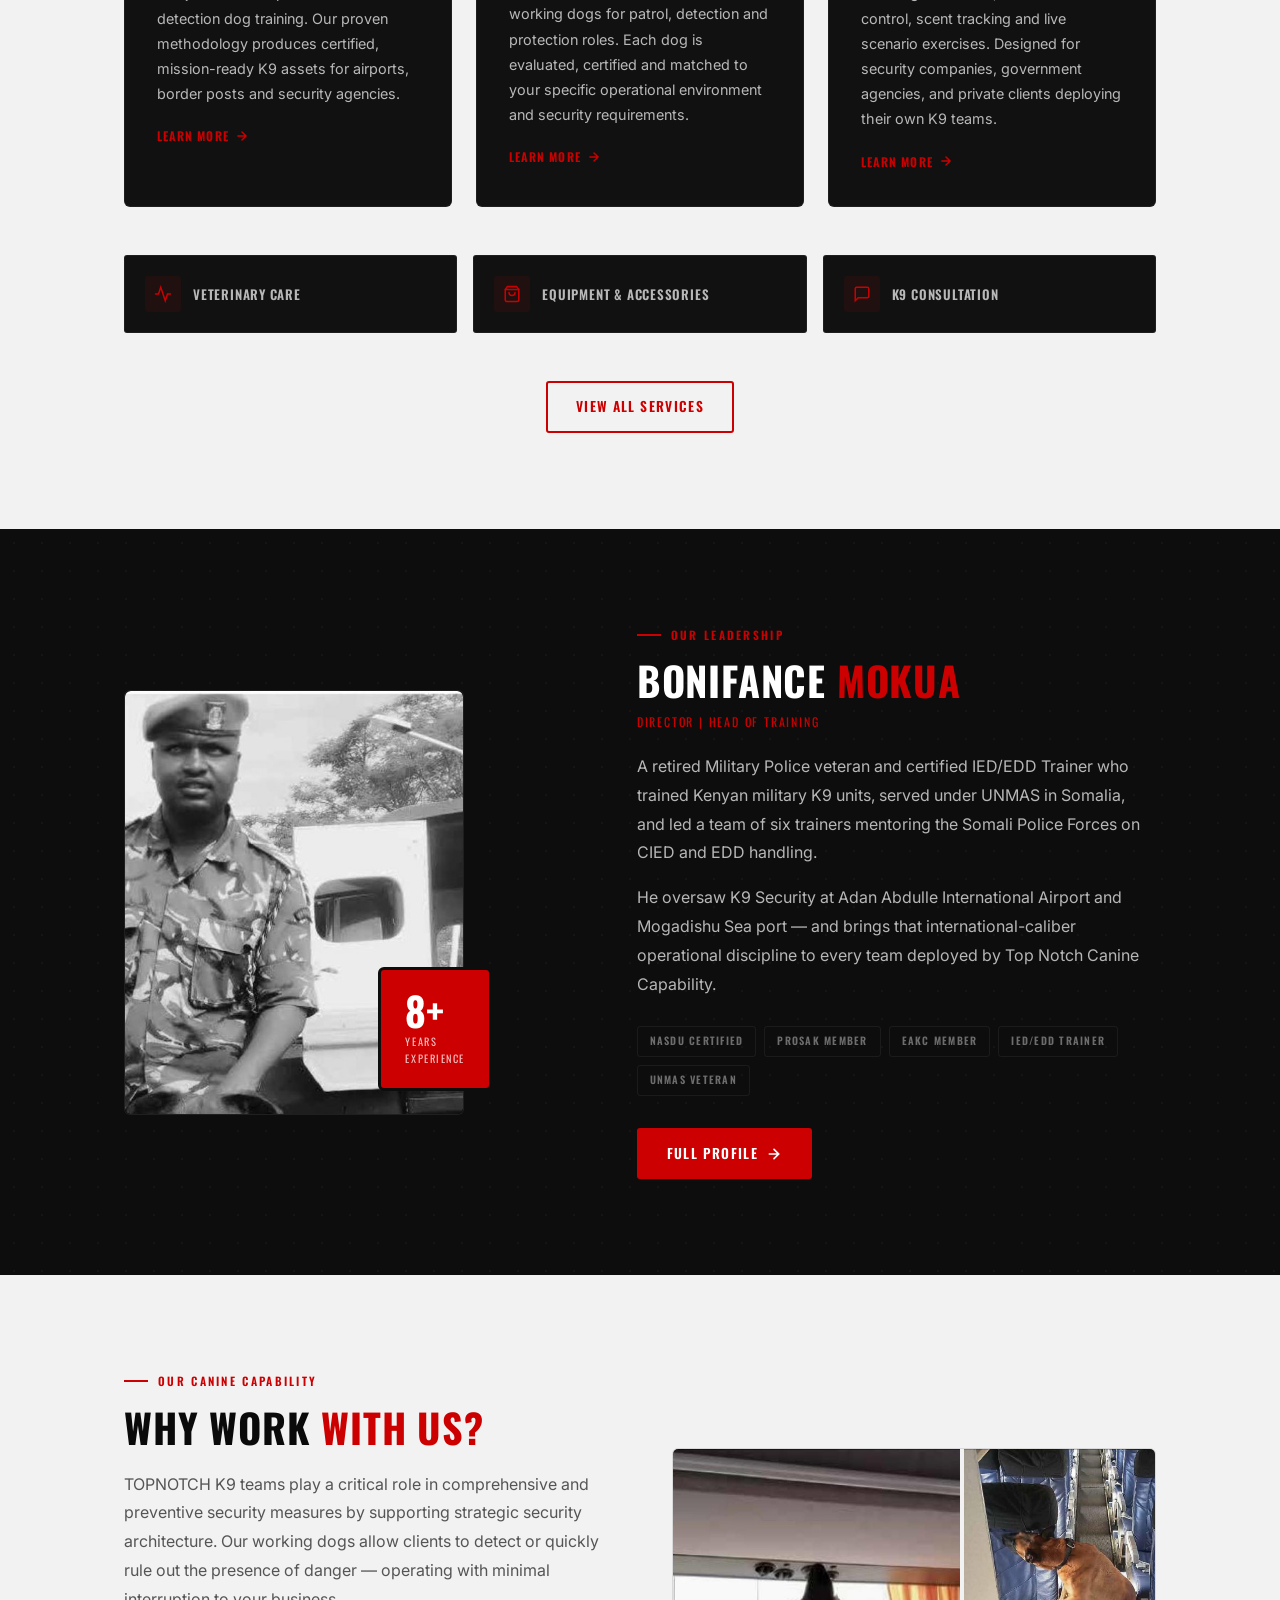
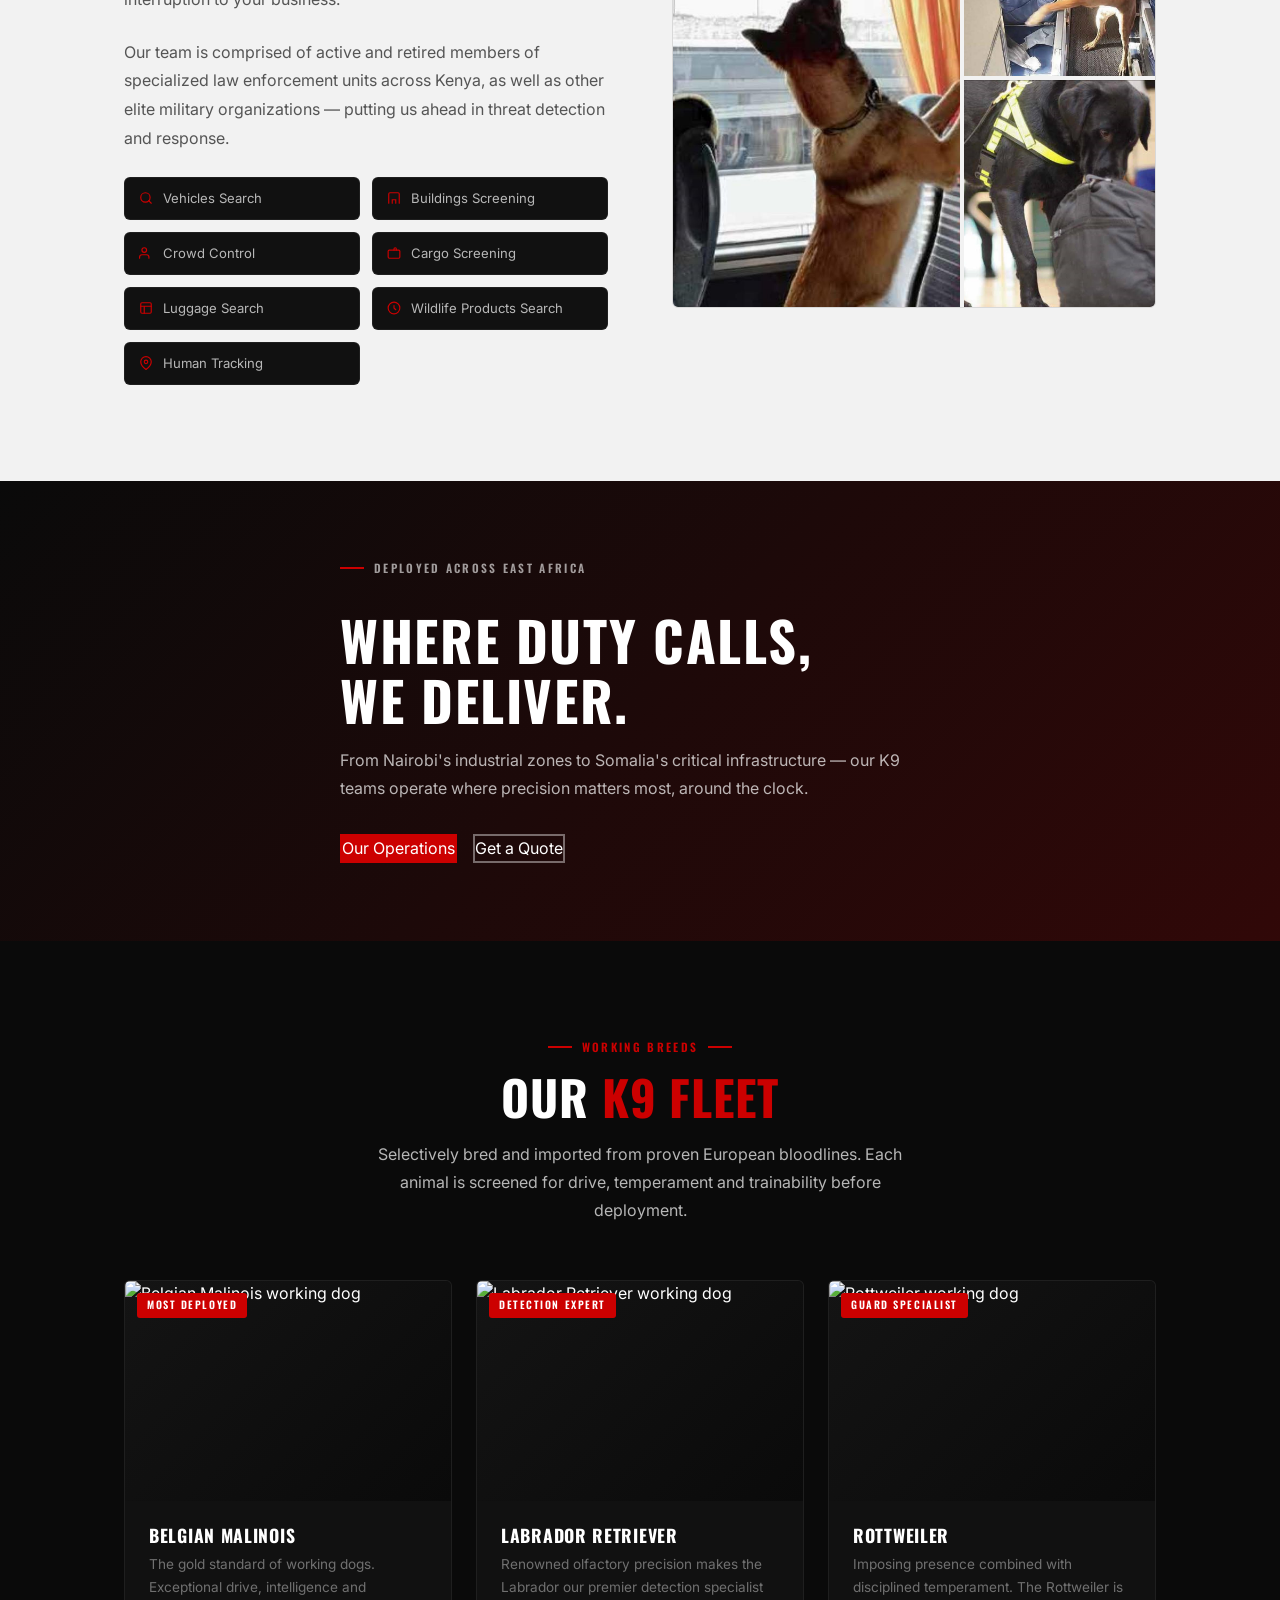
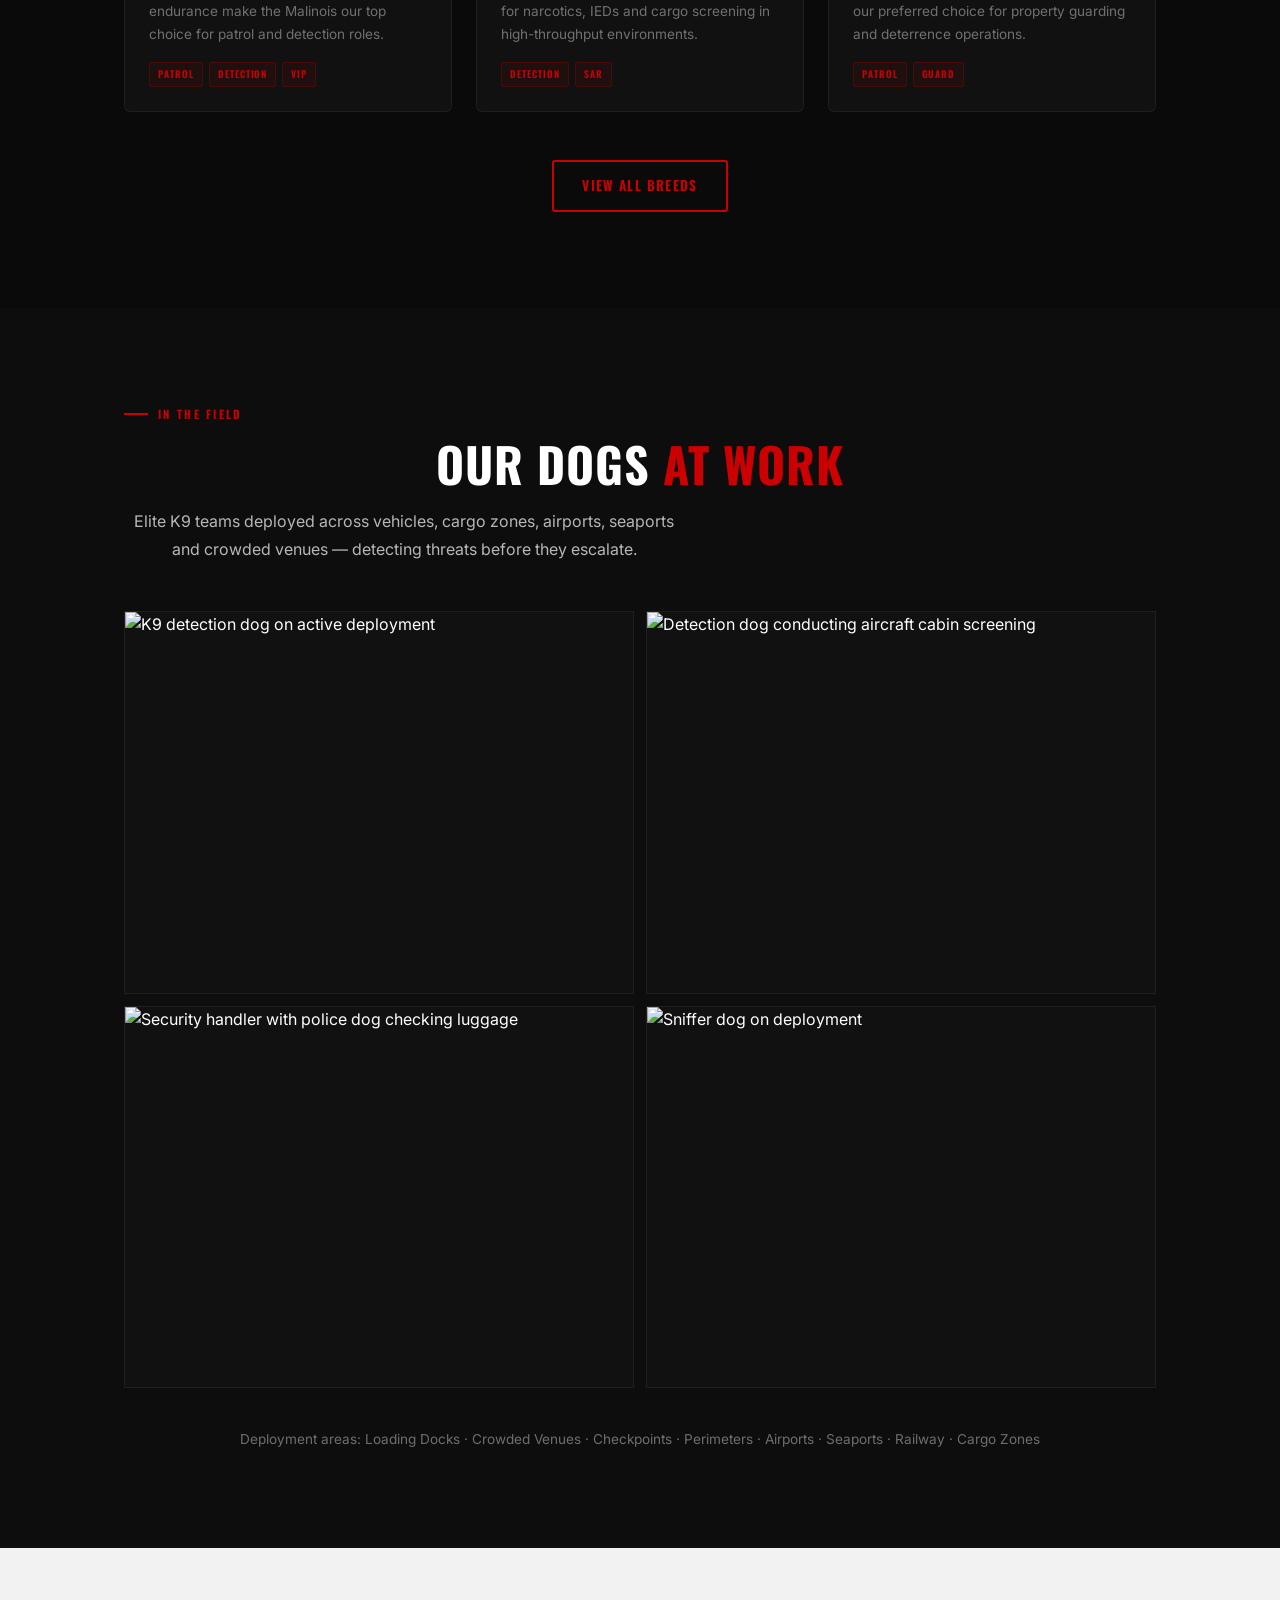
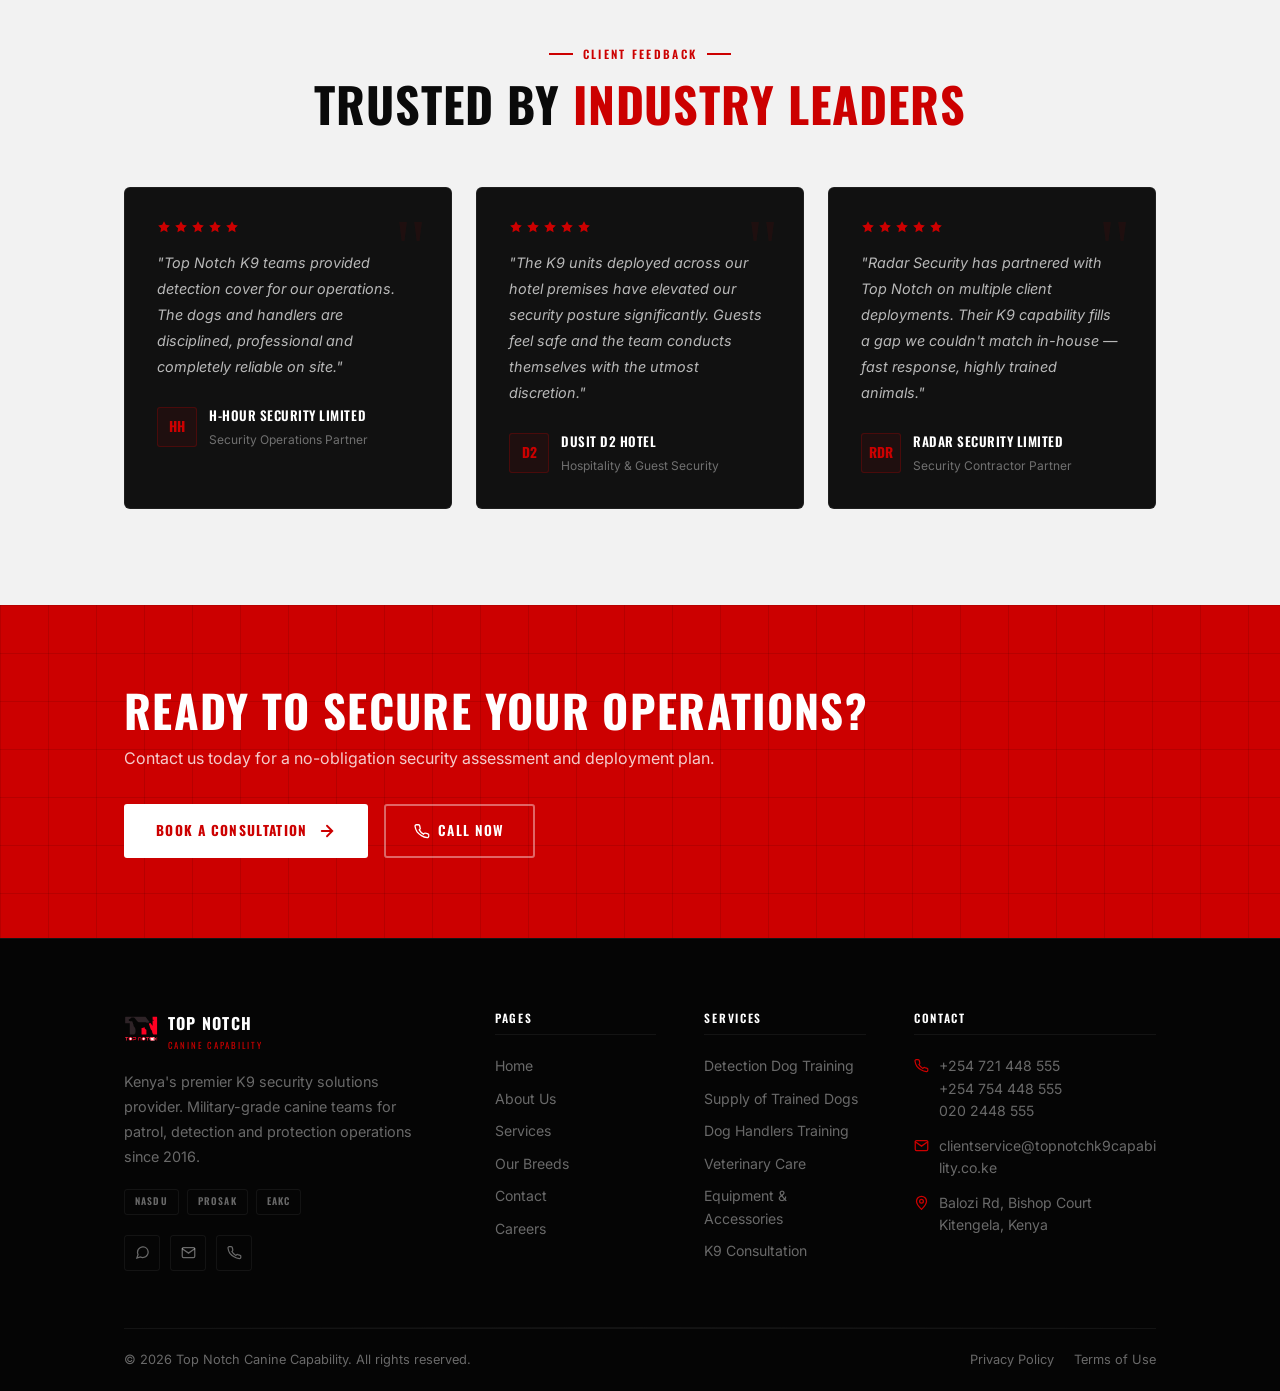
==== commit fc32f9f7: "Photo changes" ====
--- a/index.html
+++ b/index.html
@@ -275,9 +275,10 @@
     .about-grid { display: grid; grid-template-columns: 1fr 1.2fr; gap: 80px; align-items: center; position: relative; z-index: 1; }
     .about-img-wrap {
       position: relative;
+      max-width: 340px;
     }
     .about-img-box {
-      aspect-ratio: 3/4;
+      aspect-ratio: 4/5;
       background: var(--bg-card);
       border: 1px solid var(--white-10);
       border-radius: var(--radius-md);
@@ -495,7 +496,7 @@
       .services-grid { grid-template-columns: 1fr 1fr; }
       .services-secondary { grid-template-columns: 1fr 1fr; }
       .about-grid { grid-template-columns: 1fr; gap: 56px; }
-      .about-img-wrap { max-width: 380px; }
+      .about-img-wrap { max-width: 320px; }
       .breeds-grid { grid-template-columns: 1fr 1fr; }
       .testi-grid { grid-template-columns: 1fr 1fr; }
       #services { padding: 64px 0; }
@@ -895,7 +896,7 @@
 
 
 <!-- ═══ PARALLAX BAND ══════════════════════════ -->
-<div class="parallax-band" aria-hidden="true">
+<div class="parallax-band" aria-hidden="true" style="background-image: url('https://images.unsplash.com/photo-1688885768078-6825c2236c22?q=80&amp;w=1074&amp;auto=format&amp;fit=crop&amp;ixlib=rb-4.1.0&amp;ixid=M3wxMjA3fDB8MHxwaG90by1wYWdlfHx8fGVufDB8fHx8fA%3D%3D'); background-size: cover; background-position: center;">
   <div class="parallax-overlay">
     <div class="container">
       <div class="parallax-content reveal">
@@ -923,8 +924,7 @@
     <div class="breeds-grid">
       <article class="breed-card reveal delay-1" aria-labelledby="breed-mali">
         <div class="breed-img" role="img" aria-label="Belgian Malinois working dog">
-          
-          <svg viewBox="0 0 24 24" fill="none" stroke-width="0.5" stroke-linecap="round" aria-hidden="true"><ellipse cx="12" cy="14" rx="9" ry="6"/><ellipse cx="18" cy="10" rx="5" ry="4"/><rect x="19" y="10" width="4" height="2.5" rx="1.5"/><polygon points="15,6 19,6 17,2"/></svg>
+          <img src="https://images.unsplash.com/photo-1599826023510-a98d08764aec?q=80&amp;w=1170&amp;auto=format&amp;fit=crop&amp;ixlib=rb-4.1.0&amp;ixid=M3wxMjA3fDB8MHxwaG90by1wYWdlfHx8fGVufDB8fHx8fA%3D%3D" alt="Belgian Malinois working dog" loading="lazy" style="width:100%;height:100%;object-fit:cover;">
           <span class="breed-img-label">Most Deployed</span>
         </div>
         <div class="breed-body">
@@ -940,8 +940,7 @@
 
       <article class="breed-card reveal delay-2" aria-labelledby="breed-lab">
         <div class="breed-img" role="img" aria-label="Labrador Retriever working dog">
-          
-          <svg viewBox="0 0 24 24" fill="none" stroke-width="0.5" stroke-linecap="round" aria-hidden="true"><ellipse cx="12" cy="14" rx="9" ry="6"/><ellipse cx="18" cy="10" rx="5" ry="4"/><rect x="19" y="10" width="4" height="2.5" rx="1.5"/><polygon points="15,6 19,6 17,2"/></svg>
+          <img src="https://images.unsplash.com/photo-1554456854-55a089fd4cb2?q=80&amp;w=1170&amp;auto=format&amp;fit=crop&amp;ixlib=rb-4.1.0&amp;ixid=M3wxMjA3fDB8MHxwaG90by1wYWdlfHx8fGVufDB8fHx8fA%3D%3D" alt="Labrador Retriever working dog" loading="lazy" style="width:100%;height:100%;object-fit:cover;">
           <span class="breed-img-label">Detection Expert</span>
         </div>
         <div class="breed-body">
@@ -956,8 +955,7 @@
 
       <article class="breed-card reveal delay-3" aria-labelledby="breed-rott">
         <div class="breed-img" role="img" aria-label="Rottweiler working dog">
-          
-          <svg viewBox="0 0 24 24" fill="none" stroke-width="0.5" stroke-linecap="round" aria-hidden="true"><ellipse cx="12" cy="14" rx="9" ry="6"/><ellipse cx="18" cy="10" rx="5" ry="4"/><rect x="19" y="10" width="4" height="2.5" rx="1.5"/><polygon points="15,6 19,6 17,2"/></svg>
+          <img src="https://images.unsplash.com/photo-1665333354010-050f08f35907?q=80&amp;w=1170&amp;auto=format&amp;fit=crop&amp;ixlib=rb-4.1.0&amp;ixid=M3wxMjA3fDB8MHxwaG90by1wYWdlfHx8fGVufDB8fHx8fA%3D%3D" alt="Rottweiler working dog" loading="lazy" style="width:100%;height:100%;object-fit:cover;">
           <span class="breed-img-label">Guard Specialist</span>
         </div>
         <div class="breed-body">
@@ -999,16 +997,16 @@
     </div>
     <div class="daw-mosaic">
       <div class="daw-photo reveal delay-1">
-        <img src="images/action-malinois-handler.jpg" alt="K9 detection dog on active deployment" loading="lazy" style="object-position: center 60%;">
+        <img src="https://imgs.search.brave.com/JqlGmXWMYKB816KKpfMmeXeTBKBvBKUu5_UhRikXRJY/rs:fit:860:0:0:0/g:ce/aHR0cHM6Ly9tZWRp/YS5pc3RvY2twaG90/by5jb20vaWQvMTI2/NTA0NTc1Ny9waG90/by9kcnVnLWRldGVj/dGlvbi1kb2ctc25p/ZmZpbmctY2FyLWF0/LWFpcnBvcnQuanBn/P3M9NjEyeDYxMiZ3/PTAmaz0yMCZjPWZ1/bnFvenU2ZkZBUEdF/Q1E5NkdaNU4tZ0RL/UDdhZnVEZmgtT1k2/b0JzWTA9" alt="K9 detection dog on active deployment" loading="lazy" style="object-position: center 60%;">
       </div>
       <div class="daw-photo reveal delay-2">
-        <img src="images/action-detection-vest.jpg" alt="Detection dog conducting aircraft cabin screening" loading="lazy">
+        <img src="https://imgs.search.brave.com/N5r1H-KOP3F35DhfexbLvTS39kRiIbgL5Jt68BjMiqw/rs:fit:860:0:0:0/g:ce/aHR0cHM6Ly9tZWRp/YS5nZXR0eWltYWdl/cy5jb20vaWQvMjE3/MDg4MDIxNC9waG90/by9yZXZlbnVlLWN1/c3RvbXMtZGV0ZWN0/aW9uLWRvZy1qYWNr/LWR1cmluZy1hbi11/cGRhdGUtdG8tbWVk/aWEtYnktYW4tZ2Fy/ZGEtc2lvY2hhbmEt/YW5kLmpwZz9zPTYx/Mng2MTImdz0wJms9/MjAmYz1yUFNqaFF1/QnpwZ1FxNEM1NGJp/MlN2ZG9JcnFDWGww/bnpMV2ZhYng4Mnkw/PQ" alt="Detection dog conducting aircraft cabin screening" loading="lazy">
       </div>
       <div class="daw-photo reveal delay-3">
-        <img src="images/action-springer-luggage.jpg" alt="Black Labrador with detection vest searching luggage" loading="lazy">
+        <img src="https://imgs.search.brave.com/_6jq1hVu8fXlaXowGr-Xpfk9aRVAvOS5oCcoXZr9tK4/rs:fit:860:0:0:0/g:ce/aHR0cHM6Ly9tZWRp/YS5pc3RvY2twaG90/by5jb20vaWQvMTMy/NTk0MDYwMi9waG90/by9zZWN1cml0eS13/b3JrZXItd2l0aC1w/b2xpY2UtZG9nLWNo/ZWNraW5nLWx1Z2dh/Z2UtYXQtYWlycG9y/dC5qcGc_cz02MTJ4/NjEyJnc9MCZrPTIw/JmM9Y0MtcEJRUjQ2/RW5GeVQ4X3lRNU1k/WnBMemNvN3FmalBG/SUNZcjduWUZMZz0" alt="Security handler with police dog checking luggage" loading="lazy">
       </div>
       <div class="daw-photo reveal delay-1">
-        <img src="images/action-dog-aircraft.jpg" alt="Springer Spaniel detection dog at luggage point" loading="lazy">
+        <img src="https://imgs.search.brave.com/xUfpzN8RBL-Jz9DvvJBo6lI6FRNUIJx2xgT9IZnKWZw/rs:fit:860:0:0:0/g:ce/aHR0cHM6Ly9tZWRp/YS5nZXR0eWltYWdl/cy5jb20vaWQvMTU3/NDgxODYxL3Bob3Rv/L3NuaWZmZXItZG9n/LmpwZz9zPTYxMng2/MTImdz0wJms9MjAm/Yz1vTWZGRU5RTFZv/QzJOcUtmNVp2dElE/Tkt6TGVkTmV6SnA1/dC1FUzk0WTE0PQ" alt="Sniffer dog on deployment" loading="lazy">
       </div>
     </div>
     <div class="daw-caption reveal">
@@ -1200,4 +1198,4 @@
   <span class="wa-float-tooltip">Chat on WhatsApp</span>
 </a>
 </body>
-</html>
+</html>
--- a/css/style.css
+++ b/css/style.css
@@ -569,14 +569,18 @@
 .stats-grid {
   display: grid;
   grid-template-columns: repeat(4, 1fr);
-  gap: 1px;
-  background: rgba(255,255,255,0.2);
+  gap: 0;
+  background: transparent;
 }
 .stat-item {
   background: transparent;
   padding: 32px 24px;
   text-align: center;
   position: relative;
+  border-right: 1px solid rgba(255,255,255,0.22);
+}
+.stat-item:last-child {
+  border-right: none;
 }
 .stat-number {
   font-family: var(--font-heading);
@@ -714,6 +718,9 @@
   .nav-hamburger { display: flex; }
 
   .stats-grid { grid-template-columns: repeat(2, 1fr); }
+  .stat-item:nth-child(even) { border-right: none; }
+  .stat-item:nth-child(1),
+  .stat-item:nth-child(2) { border-bottom: 1px solid rgba(255,255,255,0.22); }
   .footer-grid { grid-template-columns: 1fr; }
 
   .section-header { margin-bottom: 32px; }
@@ -754,7 +761,7 @@
   .logo-text .top { font-size: 0.95rem; }
   .logo-text .sub { font-size: 0.52rem; letter-spacing: 0.12em; }
 
-  .stats-grid { grid-template-columns: 1fr 1fr; gap: 1px; }
+  .stats-grid { grid-template-columns: 1fr 1fr; }
   .stat-item { padding: 20px 12px; }
   .stat-number { font-size: clamp(1.8rem, 8vw, 2.5rem); }
 
